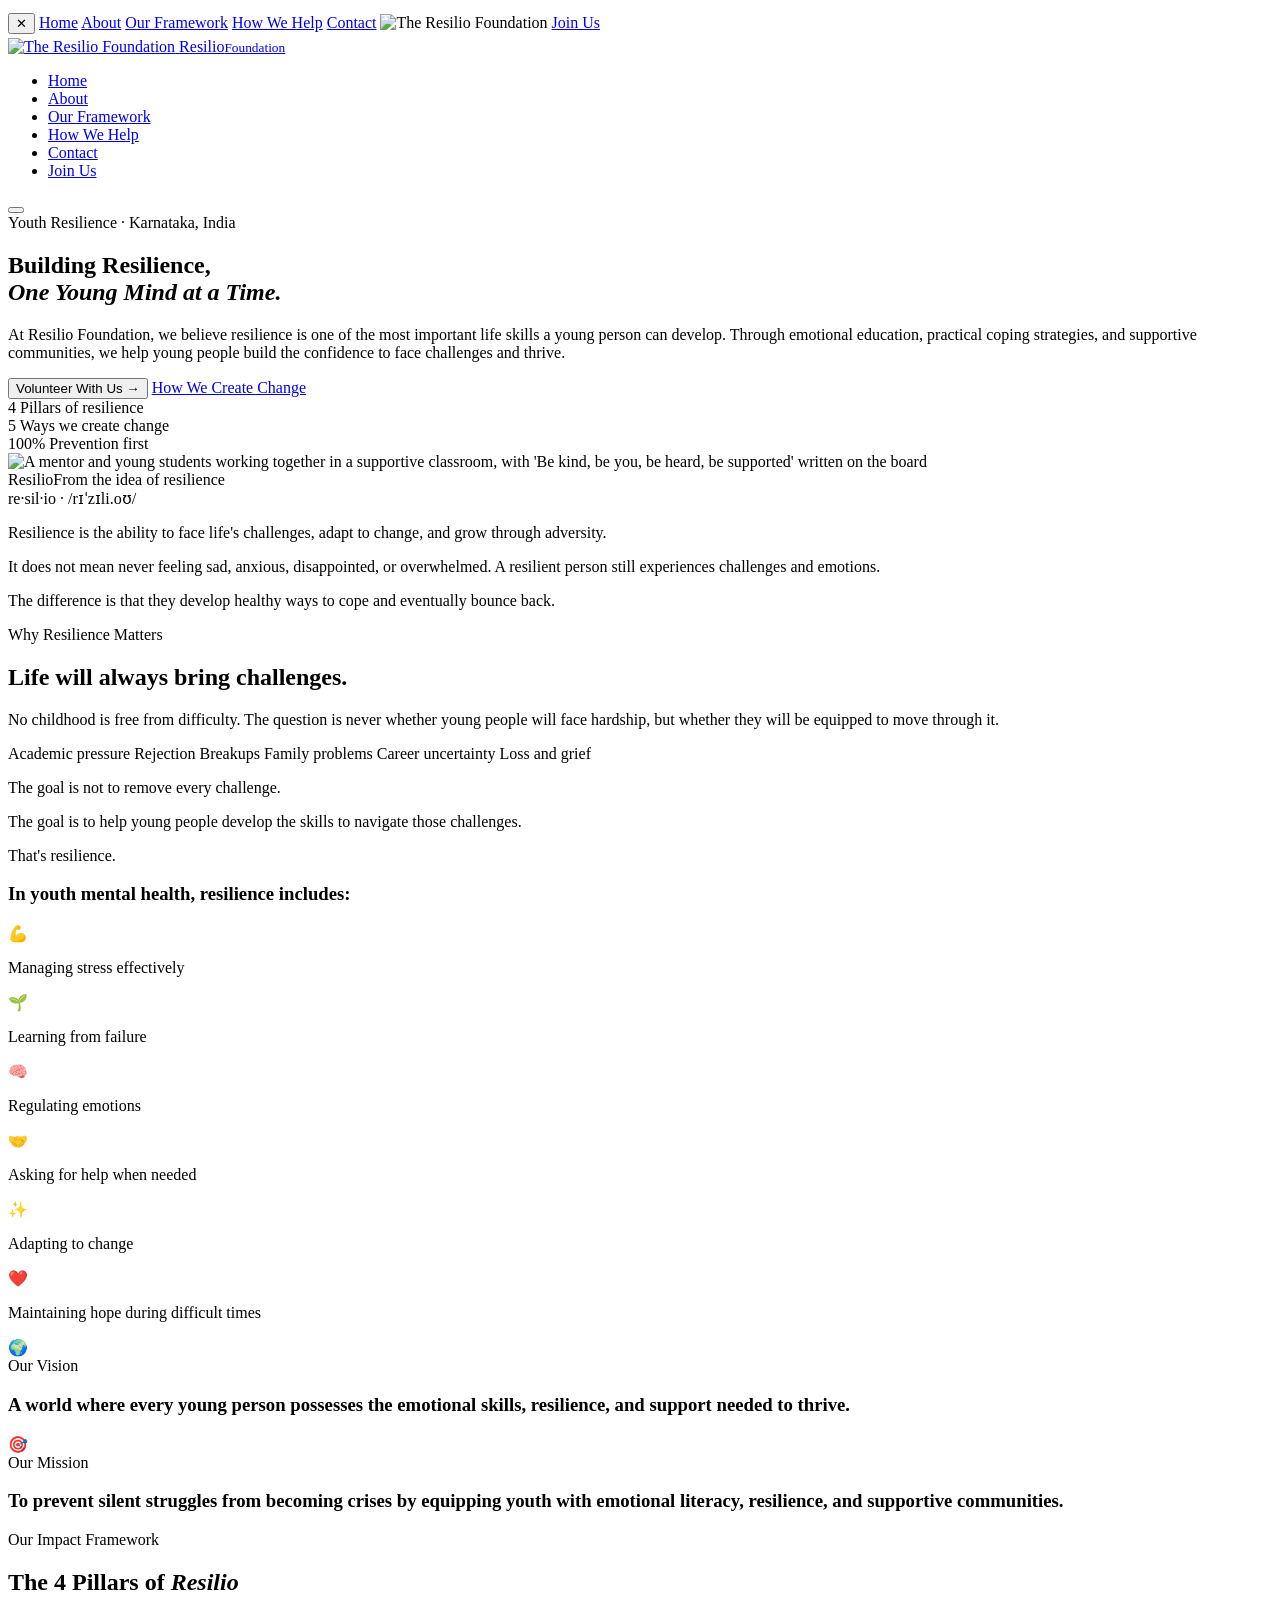
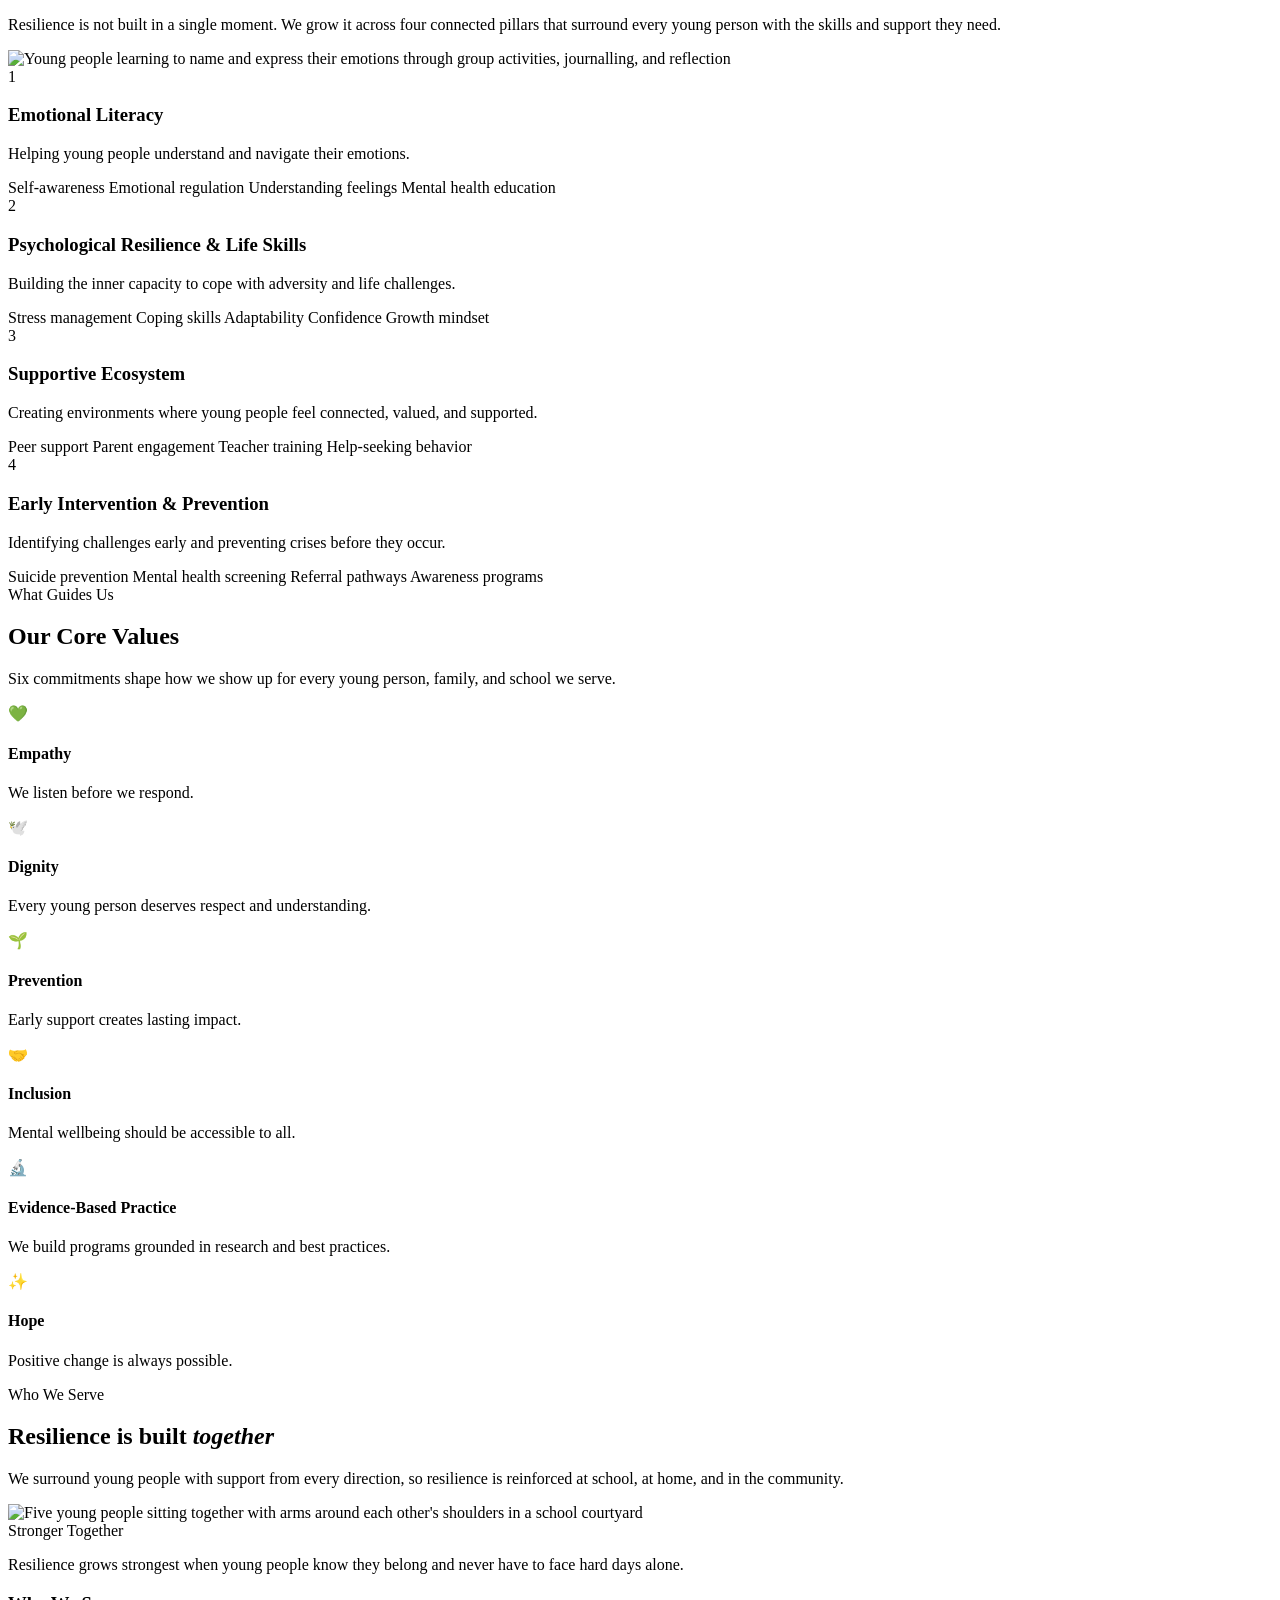
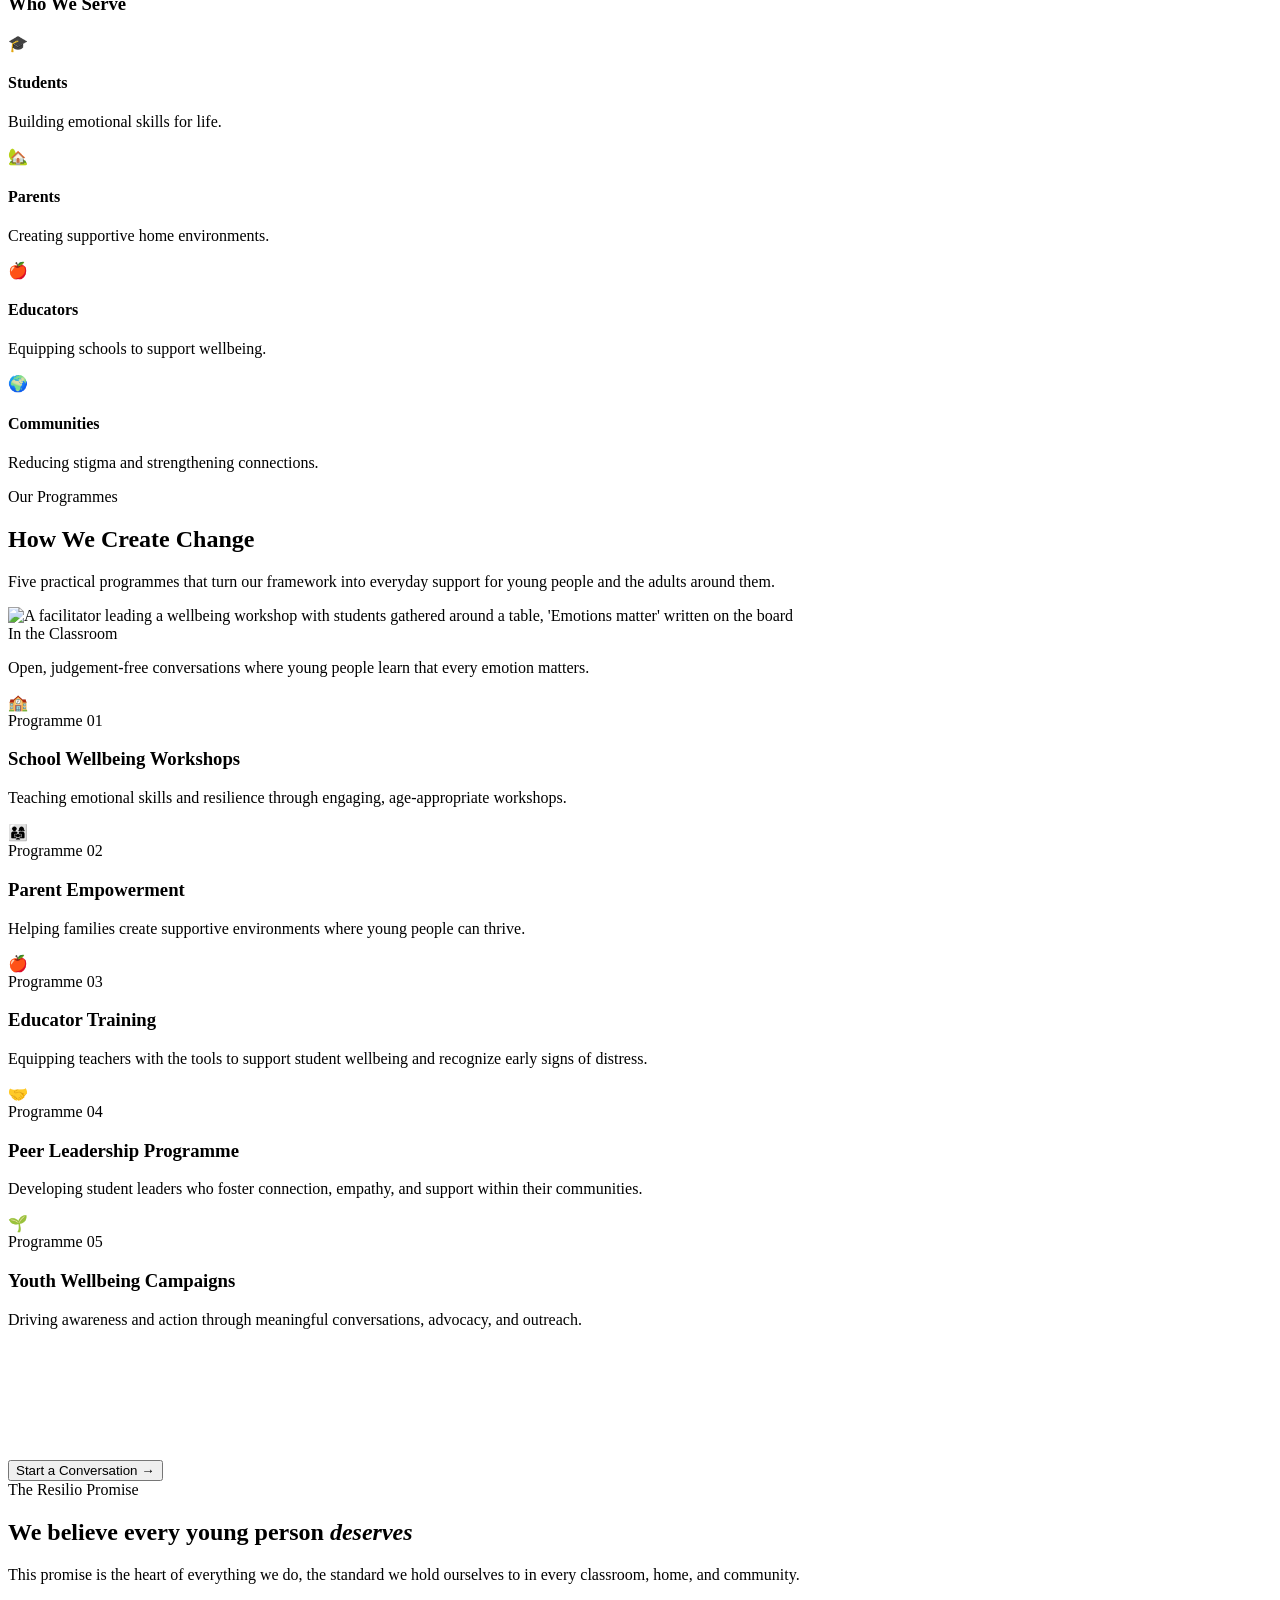
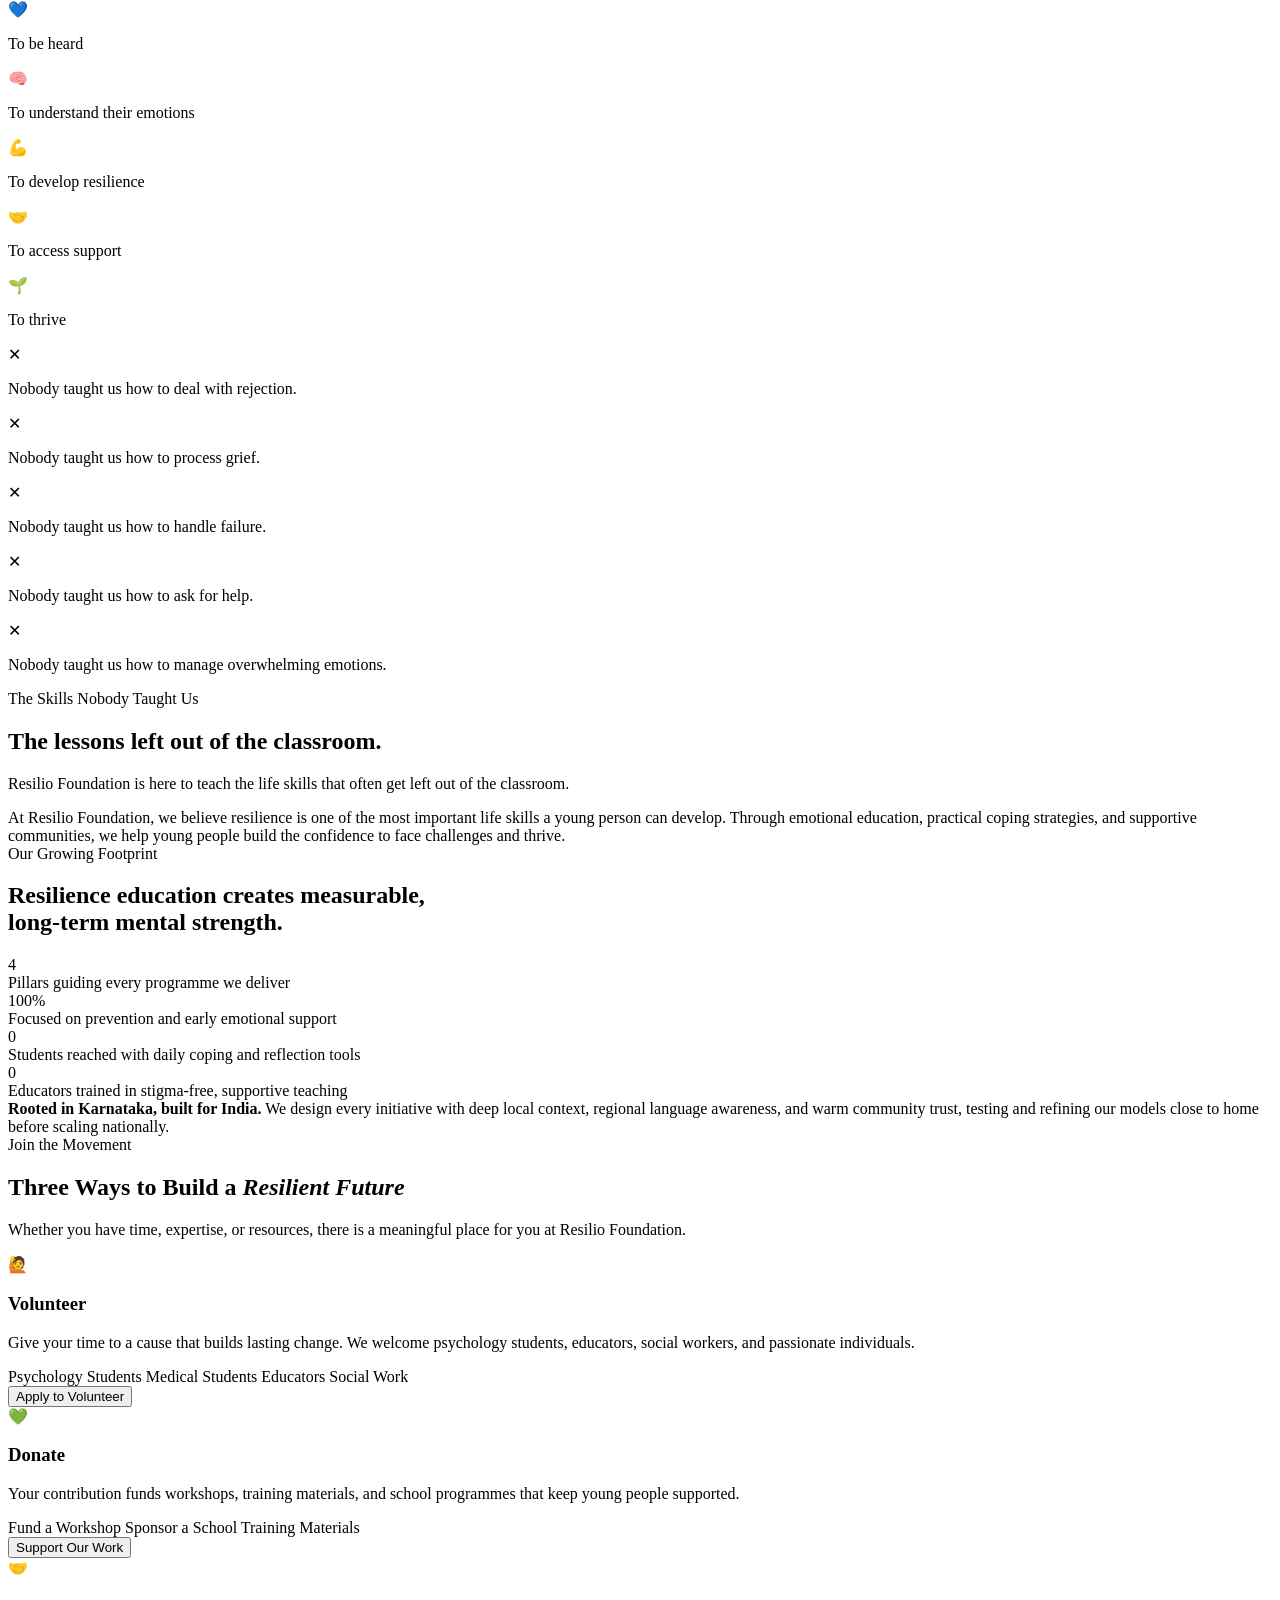
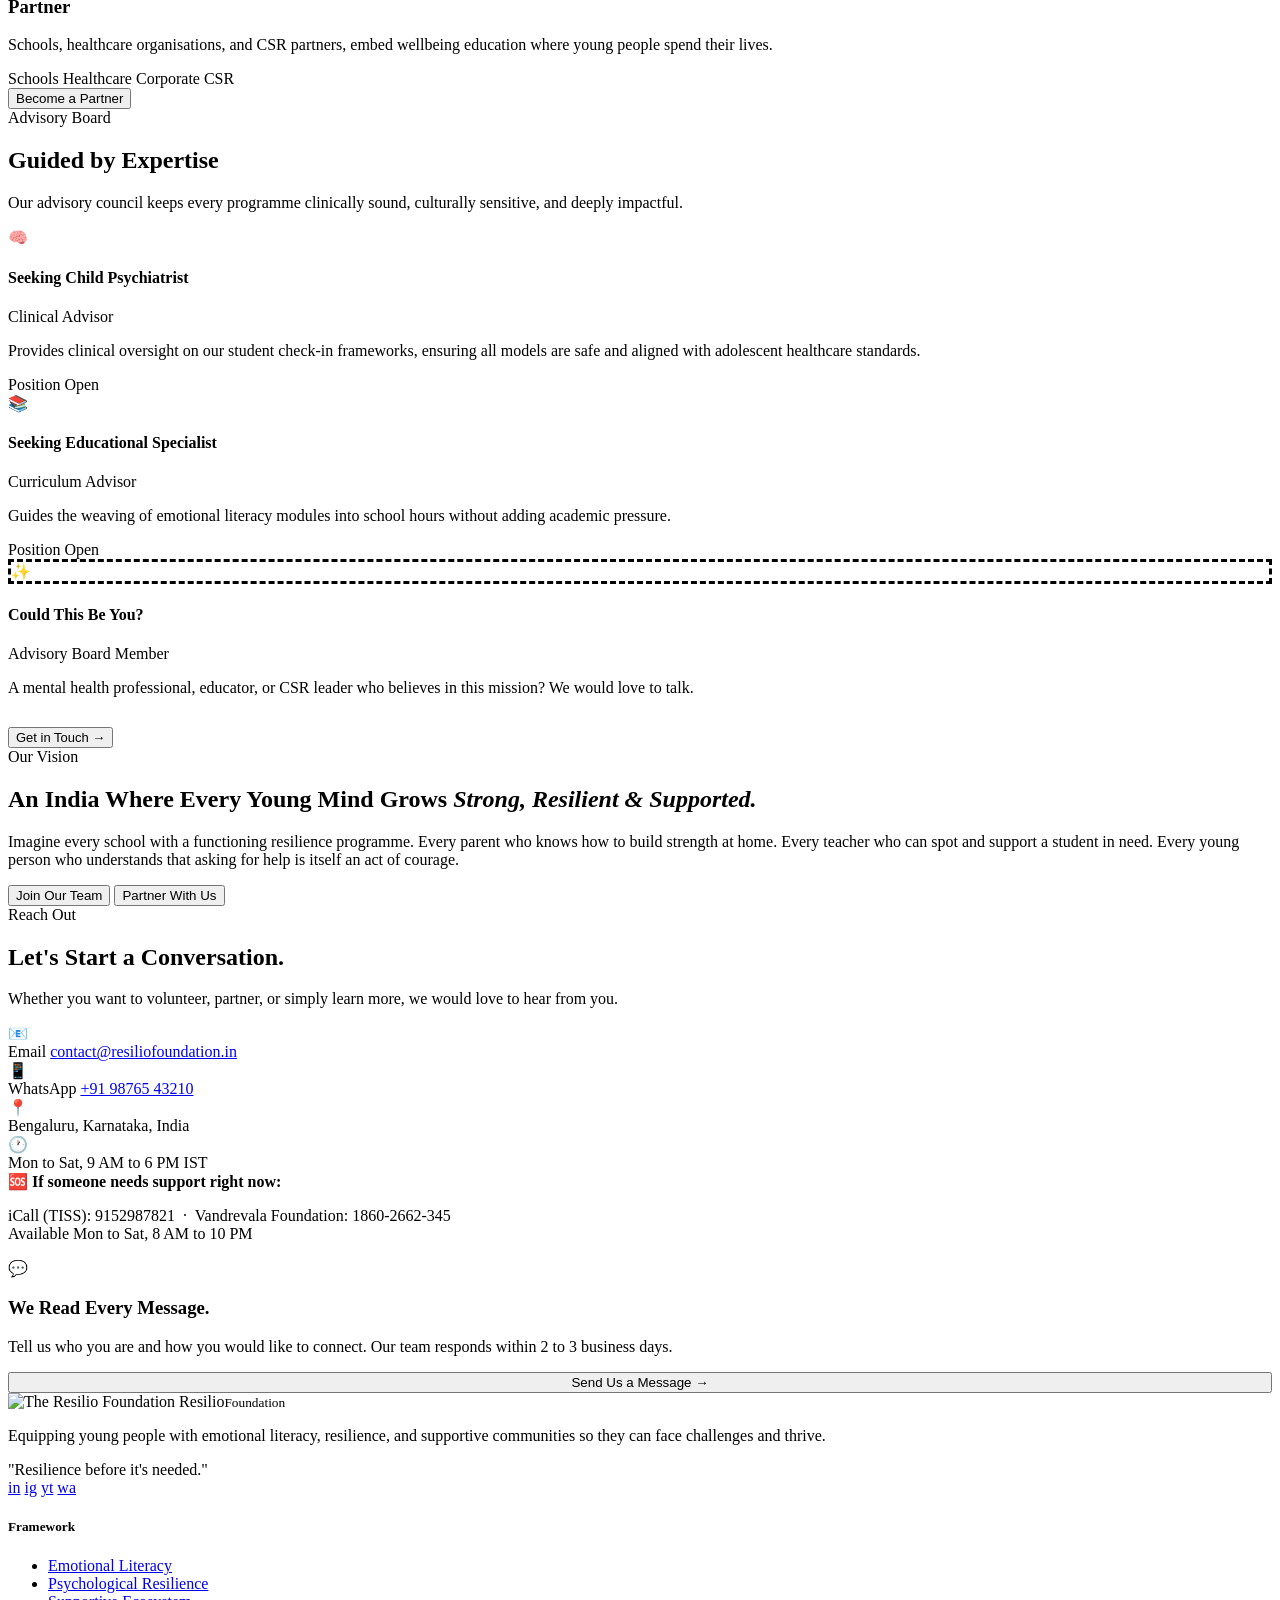
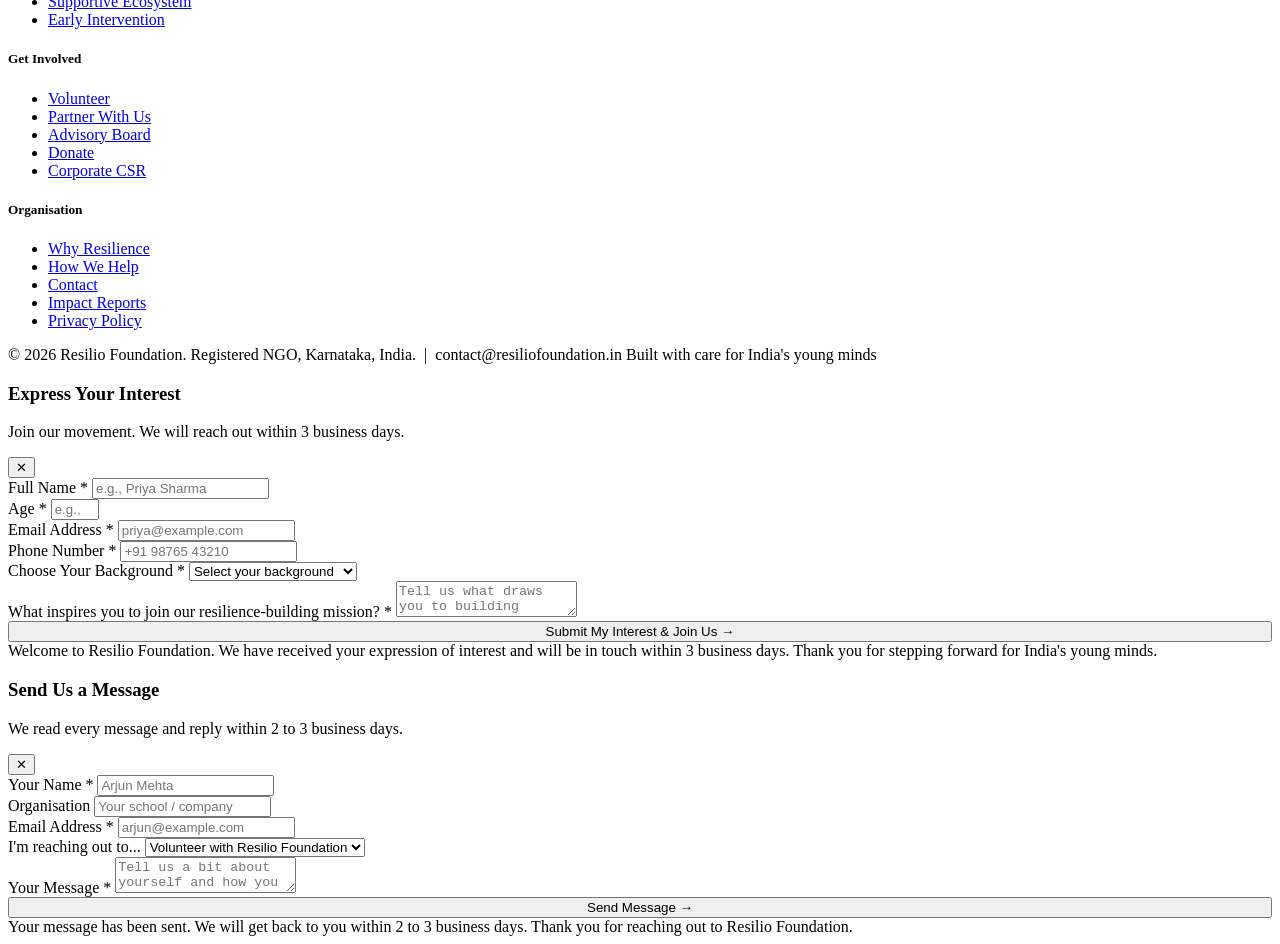
==== index.html @ 8abb0a74 "Add files via upload" ====
<!DOCTYPE html>
<html lang="en">
<head>
  <meta charset="UTF-8">
  <meta name="viewport" content="width=device-width, initial-scale=1.0">
  <title>Resilio Foundation — Building Resilience in Young Minds</title>
  <meta name="description" content="Resilio Foundation equips young people with emotional literacy, resilience, and supportive communities, so they can face life's challenges and thrive. Rooted in Karnataka, built for India.">
  <link rel="preconnect" href="https://fonts.googleapis.com">
  <link rel="preconnect" href="https://fonts.gstatic.com" crossorigin>
  <link href="https://fonts.googleapis.com/css2?family=Fraunces:ital,opsz,wght@0,9..144,400;0,9..144,500;0,9..144,600;0,9..144,700;1,9..144,400;1,9..144,500&family=Nunito+Sans:ital,opsz,wght@0,6..12,300;0,6..12,400;0,6..12,500;0,6..12,600;0,6..12,700;0,6..12,800;0,6..12,900&display=swap" rel="stylesheet">

  <link rel="stylesheet" href="css/style.css">
</head>
<body>


<!-- ══ STICKY HEADER ══ -->
<div class="site-header">


  <!-- Mobile menu -->
  <div class="mob-menu" id="mobMenu">
    <button class="mob-close" onclick="closeMob()" aria-label="Close">✕</button>
    <a href="index.html" onclick="closeMob()">Home</a>
    <a href="about.html" onclick="closeMob()">About</a>
    <a href="#framework" onclick="closeMob()">Our Framework</a>
    <a href="#change" onclick="closeMob()">How We Help</a>
    <a href="contact.html" onclick="closeMob()">Contact</a>
    <img src="images/logo-badge.png" alt="The Resilio Foundation" style="width:82px;height:82px;margin:6px 0">
    <a href="#" class="btn btn-primary" onclick="openModal('volModal');closeMob()">Join Us</a>
  </div>

  <!-- Nav -->
  <nav id="mainNav">
    <div class="nav-inner">
      <a href="#" class="nav-logo brand-lockup" aria-label="The Resilio Foundation home">
        <img src="images/logo-badge.png" alt="The Resilio Foundation">
        <span class="bl-name">Resilio<small>Foundation</small></span>
      </a>
      <ul class="nav-links">
        <li><a href="index.html">Home</a></li>
        <li><a href="about.html">About</a></li>
        <li><a href="#framework">Our Framework</a></li>
        <li><a href="#change">How We Help</a></li>
        <li><a href="contact.html">Contact</a></li>
        <li><a href="#" class="nav-cta" onclick="openModal('volModal');return false;">Join Us</a></li>
      </ul>
      <button class="nav-burger" onclick="document.getElementById('mobMenu').classList.add('open')" aria-label="Open menu">
        <span></span><span></span><span></span>
      </button>
    </div>
  </nav>

</div><!-- /site-header -->

<!-- ══ HERO ══ -->
<section class="hero">
  <div class="hero-inner">
    <div class="hero-content reveal">
      <div class="hero-badge"><span class="hero-badge-dot"></span>Youth Resilience · Karnataka, India</div>
      <h1 class="hero-title">Building Resilience,<br><em>One Young Mind at a Time.</em></h1>
      <p class="hero-sub">At Resilio Foundation, we believe resilience is one of the most important life skills a young person can develop. Through emotional education, practical coping strategies, and supportive communities, we help young people build the confidence to face challenges and thrive.</p>
      <div class="hero-actions">
        <button class="btn btn-primary" onclick="openModal('volModal')">Volunteer With Us →</button>
        <a href="#change" class="btn btn-outline">How We Create Change</a>
      </div>
      <div class="hero-trust">
        <div class="hero-trust-item">
          <span class="hero-trust-num">4</span>
          <span class="hero-trust-label">Pillars of resilience</span>
        </div>
        <div class="hero-trust-item">
          <span class="hero-trust-num">5</span>
          <span class="hero-trust-label">Ways we create change</span>
        </div>
        <div class="hero-trust-item">
          <span class="hero-trust-num">100%</span>
          <span class="hero-trust-label">Prevention first</span>
        </div>
      </div>
    </div>

    <div class="hero-visual reveal d2">
      <div class="hero-card">
        <img src="images/hero-classroom.jpg" alt="A mentor and young students working together in a supportive classroom, with 'Be kind, be you, be heard, be supported' written on the board">
      </div>
    </div>
  </div>
</section>

<!-- ══ MEANING: What is Resilio ══ -->
<section class="meaning" id="meaning">
  <div class="inner">
    <div class="meaning-grid">
      <div class="reveal">
        <div class="meaning-word">Resilio<span>From the idea of resilience</span></div>
        <div class="meaning-pron">re·sil·io · /rɪˈzɪli.oʊ/</div>
      </div>
      <div class="meaning-text reveal d1">
        <p class="lead">Resilience is the ability to face life's challenges, adapt to change, and grow through adversity.</p>
        <p>It does not mean never feeling sad, anxious, disappointed, or overwhelmed. A resilient person still experiences challenges and emotions.</p>
        <p>The difference is that they develop <span class="accent">healthy ways to cope</span> and eventually bounce back.</p>
      </div>
    </div>
  </div>
</section>

<!-- ══ WHY RESILIENCE MATTERS ══ -->
<section class="why" id="why">
  <div class="inner">
    <div class="why-top">
      <div class="reveal">
        <div class="sec-label">Why Resilience Matters</div>
        <h2 class="sec-title">Life will always bring challenges.</h2>
        <p class="sec-sub">No childhood is free from difficulty. The question is never whether young people will face hardship, but whether they will be equipped to move through it.</p>
        <div class="why-chips">
          <span class="why-chip">Academic pressure</span>
          <span class="why-chip">Rejection</span>
          <span class="why-chip">Breakups</span>
          <span class="why-chip">Family problems</span>
          <span class="why-chip">Career uncertainty</span>
          <span class="why-chip">Loss and grief</span>
        </div>
      </div>
      <div class="why-goal reveal d2">
        <p>The goal is not to remove every challenge.</p>
        <p>The goal is to help young people develop the skills to navigate those challenges.</p>
        <div class="punch">That's resilience.</div>
      </div>
    </div>

    <div class="why-includes-head reveal">
      <h3>In youth mental health, resilience includes:</h3>
    </div>
    <div class="resilience-grid">
      <div class="res-card reveal"><div class="res-emoji">💪</div><p>Managing stress effectively</p></div>
      <div class="res-card reveal d1"><div class="res-emoji">🌱</div><p>Learning from failure</p></div>
      <div class="res-card reveal d2"><div class="res-emoji">🧠</div><p>Regulating emotions</p></div>
      <div class="res-card reveal"><div class="res-emoji">🤝</div><p>Asking for help when needed</p></div>
      <div class="res-card reveal d1"><div class="res-emoji">✨</div><p>Adapting to change</p></div>
      <div class="res-card reveal d2"><div class="res-emoji">❤️</div><p>Maintaining hope during difficult times</p></div>
    </div>
  </div>
</section>

<!-- ══ VISION & MISSION ══ -->
<section class="vm">
  <div class="inner">
    <div class="vm-grid">
      <div class="vm-card vision reveal">
        <div class="vm-icon">🌍</div>
        <span class="vm-tag">Our Vision</span>
        <h3>A world where every young person possesses the emotional skills, resilience, and support needed to thrive.</h3>
      </div>
      <div class="vm-card mission reveal d1">
        <div class="vm-icon">🎯</div>
        <span class="vm-tag">Our Mission</span>
        <h3>To prevent silent struggles from becoming crises by equipping youth with emotional literacy, resilience, and supportive communities.</h3>
      </div>
    </div>
  </div>
</section>

<!-- ══ IMPACT FRAMEWORK: 4 PILLARS ══ -->
<section class="pillars" id="framework">
  <div class="inner">
    <div class="sec-head c">
      <div class="sec-label">Our Impact Framework</div>
      <h2 class="sec-title">The 4 Pillars of <em>Resilio</em></h2>
      <p class="sec-sub">Resilience is not built in a single moment. We grow it across four connected pillars that surround every young person with the skills and support they need.</p>
    </div>
    <div class="photo-band reveal">
      <img src="images/emotional-literacy.jpg" alt="Young people learning to name and express their emotions through group activities, journalling, and reflection">
    </div>
    <div class="pillars-grid">
      <div class="pillar-card pc-1 reveal">
        <div class="pillar-top">
          <div class="pillar-num">1</div>
          <h3>Emotional Literacy</h3>
        </div>
        <p>Helping young people understand and navigate their emotions.</p>
        <div class="pillar-tags">
          <span class="pillar-tag">Self-awareness</span>
          <span class="pillar-tag">Emotional regulation</span>
          <span class="pillar-tag">Understanding feelings</span>
          <span class="pillar-tag">Mental health education</span>
        </div>
      </div>
      <div class="pillar-card pc-2 reveal d1">
        <div class="pillar-top">
          <div class="pillar-num">2</div>
          <h3>Psychological Resilience &amp; Life Skills</h3>
        </div>
        <p>Building the inner capacity to cope with adversity and life challenges.</p>
        <div class="pillar-tags">
          <span class="pillar-tag">Stress management</span>
          <span class="pillar-tag">Coping skills</span>
          <span class="pillar-tag">Adaptability</span>
          <span class="pillar-tag">Confidence</span>
          <span class="pillar-tag">Growth mindset</span>
        </div>
      </div>
      <div class="pillar-card pc-3 reveal d2">
        <div class="pillar-top">
          <div class="pillar-num">3</div>
          <h3>Supportive Ecosystem</h3>
        </div>
        <p>Creating environments where young people feel connected, valued, and supported.</p>
        <div class="pillar-tags">
          <span class="pillar-tag">Peer support</span>
          <span class="pillar-tag">Parent engagement</span>
          <span class="pillar-tag">Teacher training</span>
          <span class="pillar-tag">Help-seeking behavior</span>
        </div>
      </div>
      <div class="pillar-card pc-4 reveal d3">
        <div class="pillar-top">
          <div class="pillar-num">4</div>
          <h3>Early Intervention &amp; Prevention</h3>
        </div>
        <p>Identifying challenges early and preventing crises before they occur.</p>
        <div class="pillar-tags">
          <span class="pillar-tag">Suicide prevention</span>
          <span class="pillar-tag">Mental health screening</span>
          <span class="pillar-tag">Referral pathways</span>
          <span class="pillar-tag">Awareness programs</span>
        </div>
      </div>
    </div>
  </div>
</section>

<!-- ══ CORE VALUES ══ -->
<section class="values">
  <div class="inner">
    <div class="sec-head c">
      <div class="sec-label">What Guides Us</div>
      <h2 class="sec-title">Our Core Values</h2>
      <p class="sec-sub">Six commitments shape how we show up for every young person, family, and school we serve.</p>
    </div>
    <div class="values-grid">
      <div class="value-card reveal">
        <div class="value-icon" style="background:var(--sage-soft)">💚</div>
        <h4>Empathy</h4>
        <p>We listen before we respond.</p>
      </div>
      <div class="value-card reveal d1">
        <div class="value-icon" style="background:var(--rose-soft)">🕊️</div>
        <h4>Dignity</h4>
        <p>Every young person deserves respect and understanding.</p>
      </div>
      <div class="value-card reveal d2">
        <div class="value-icon" style="background:var(--oak-soft)">🌱</div>
        <h4>Prevention</h4>
        <p>Early support creates lasting impact.</p>
      </div>
      <div class="value-card reveal">
        <div class="value-icon" style="background:var(--rose-light)">🤝</div>
        <h4>Inclusion</h4>
        <p>Mental wellbeing should be accessible to all.</p>
      </div>
      <div class="value-card reveal d1">
        <div class="value-icon" style="background:var(--sage-soft)">🔬</div>
        <h4>Evidence-Based Practice</h4>
        <p>We build programs grounded in research and best practices.</p>
      </div>
      <div class="value-card reveal d2">
        <div class="value-icon" style="background:var(--oak-soft)">✨</div>
        <h4>Hope</h4>
        <p>Positive change is always possible.</p>
      </div>
    </div>
  </div>
</section>

<!-- ══ WHO WE SERVE ══ -->
<section class="serve">
  <div class="inner">
    <div class="sec-head c">
      <div class="sec-label">Who We Serve</div>
      <h2 class="sec-title">Resilience is built <em>together</em></h2>
      <p class="sec-sub">We surround young people with support from every direction, so resilience is reinforced at school, at home, and in the community.</p>
    </div>
    <div class="photo-band reveal">
      <img src="images/community-support.jpg" alt="Five young people sitting together with arms around each other's shoulders in a school courtyard">
      <div class="pb-caption">
        <span class="pb-tag">Stronger Together</span>
        <p>Resilience grows strongest when young people know they belong and never have to face hard days alone.</p>
      </div>
    </div>
    <div class="why-includes-head reveal">
      <h3>Who We Serve</h3>
    </div>
    <div class="serve-grid">
      <div class="serve-card reveal">
        <div class="serve-emoji">🎓</div>
        <h4>Students</h4>
        <p>Building emotional skills for life.</p>
      </div>
      <div class="serve-card reveal d1">
        <div class="serve-emoji">🏡</div>
        <h4>Parents</h4>
        <p>Creating supportive home environments.</p>
      </div>
      <div class="serve-card reveal d2">
        <div class="serve-emoji">🍎</div>
        <h4>Educators</h4>
        <p>Equipping schools to support wellbeing.</p>
      </div>
      <div class="serve-card reveal d3">
        <div class="serve-emoji">🌍</div>
        <h4>Communities</h4>
        <p>Reducing stigma and strengthening connections.</p>
      </div>
    </div>
  </div>
</section>

<!-- ══ HOW WE CREATE CHANGE ══ -->
<section class="change" id="change">
  <div class="inner">
    <div class="sec-head c">
      <div class="sec-label">Our Programmes</div>
      <h2 class="sec-title">How We Create Change</h2>
      <p class="sec-sub">Five practical programmes that turn our framework into everyday support for young people and the adults around them.</p>
    </div>
    <div class="photo-band reveal">
      <img src="images/workshop-discussion.jpg" alt="A facilitator leading a wellbeing workshop with students gathered around a table, 'Emotions matter' written on the board">
      <div class="pb-caption">
        <span class="pb-tag">In the Classroom</span>
        <p>Open, judgement-free conversations where young people learn that every emotion matters.</p>
      </div>
    </div>
    <div class="change-grid">
      <div class="change-card reveal">
        <div class="change-icon">🏫</div>
        <div class="change-num">Programme 01</div>
        <h3>School Wellbeing Workshops</h3>
        <p>Teaching emotional skills and resilience through engaging, age-appropriate workshops.</p>
      </div>
      <div class="change-card reveal d1">
        <div class="change-icon" style="background:var(--rose-soft)">👨‍👩‍👧</div>
        <div class="change-num">Programme 02</div>
        <h3>Parent Empowerment</h3>
        <p>Helping families create supportive environments where young people can thrive.</p>
      </div>
      <div class="change-card reveal d2">
        <div class="change-icon" style="background:var(--oak-soft)">🍎</div>
        <div class="change-num">Programme 03</div>
        <h3>Educator Training</h3>
        <p>Equipping teachers with the tools to support student wellbeing and recognize early signs of distress.</p>
      </div>
      <div class="change-card reveal">
        <div class="change-icon" style="background:var(--rose-light)">🤝</div>
        <div class="change-num">Programme 04</div>
        <h3>Peer Leadership Programme</h3>
        <p>Developing student leaders who foster connection, empathy, and support within their communities.</p>
      </div>
      <div class="change-card reveal d1">
        <div class="change-icon">🌱</div>
        <div class="change-num">Programme 05</div>
        <h3>Youth Wellbeing Campaigns</h3>
        <p>Driving awareness and action through meaningful conversations, advocacy, and outreach.</p>
      </div>
      <div class="change-card reveal d2" style="background:var(--sage-deep);border-color:transparent;display:flex;flex-direction:column;justify-content:center">
        <h3 style="color:#fff;font-size:23px;margin-bottom:12px">Bring Resilio to your school</h3>
        <p style="color:rgba(255,255,255,0.78);margin-bottom:20px">Partner with us to embed wellbeing where young people spend their days.</p>
        <button class="btn btn-soft" style="align-self:flex-start" onclick="openModal('contactModal')">Start a Conversation →</button>
      </div>
    </div>
  </div>
</section>

<!-- ══ THE RESILIO PROMISE ══ -->
<section class="promise">
  <div class="promise-inner">
    <div class="reveal">
      <div class="sec-label">The Resilio Promise</div>
      <h2>We believe every young person <em>deserves</em></h2>
      <p>This promise is the heart of everything we do, the standard we hold ourselves to in every classroom, home, and community.</p>
    </div>
    <div class="promise-grid">
      <div class="promise-item reveal"><span class="promise-emoji">💙</span><p>To be heard</p></div>
      <div class="promise-item reveal d1"><span class="promise-emoji">🧠</span><p>To understand their emotions</p></div>
      <div class="promise-item reveal d2"><span class="promise-emoji">💪</span><p>To develop resilience</p></div>
      <div class="promise-item reveal d3"><span class="promise-emoji">🤝</span><p>To access support</p></div>
      <div class="promise-item reveal d4"><span class="promise-emoji">🌱</span><p>To thrive</p></div>
    </div>
  </div>
</section>

<!-- ══ THE SKILLS NOBODY TAUGHT US ══ -->
<section class="skills">
  <div class="inner">
    <div class="skills-grid">
      <div class="skills-list reveal">
        <div class="skill-line"><div class="skill-x">✕</div><p>Nobody taught us how to deal with rejection.</p></div>
        <div class="skill-line"><div class="skill-x">✕</div><p>Nobody taught us how to process grief.</p></div>
        <div class="skill-line"><div class="skill-x">✕</div><p>Nobody taught us how to handle failure.</p></div>
        <div class="skill-line"><div class="skill-x">✕</div><p>Nobody taught us how to ask for help.</p></div>
        <div class="skill-line"><div class="skill-x">✕</div><p>Nobody taught us how to manage overwhelming emotions.</p></div>
      </div>
      <div class="skills-text reveal d1">
        <div class="sec-label">The Skills Nobody Taught Us</div>
        <h2 class="sec-title">The lessons left out of the classroom.</h2>
        <p>Resilio Foundation is here to teach the life skills that often get left out of the classroom.</p>
        <div class="closing">At Resilio Foundation, we believe resilience is one of the most important life skills a young person can develop. Through emotional education, practical coping strategies, and supportive communities, we help young people build the confidence to face challenges and thrive.</div>
      </div>
    </div>
  </div>
</section>

<!-- ══ IMPACT STATS ══ -->
<section class="impact">
  <div class="impact-inner">
    <div class="impact-head reveal">
      <div class="sec-label">Our Growing Footprint</div>
      <h2>Resilience education creates measurable,<br>long-term mental strength.</h2>
    </div>
    <div class="impact-grid">
      <div class="impact-item reveal">
        <div class="impact-num">4</div>
        <div class="impact-label">Pillars guiding every programme we deliver</div>
      </div>
      <div class="impact-item reveal d1">
        <div class="impact-num">100%</div>
        <div class="impact-label">Focused on prevention and early emotional support</div>
      </div>
      <div class="impact-item reveal d2">
        <div class="impact-num" data-target="15000">0</div>
        <div class="impact-label">Students reached with daily coping and reflection tools</div>
      </div>
      <div class="impact-item reveal d3">
        <div class="impact-num" data-target="2500">0</div>
        <div class="impact-label">Educators trained in stigma-free, supportive teaching</div>
      </div>
    </div>
    <div class="impact-note reveal">
      <strong>Rooted in Karnataka, built for India.</strong> We design every initiative with deep local context, regional language awareness, and warm community trust, testing and refining our models close to home before scaling nationally.
    </div>
  </div>
</section>

<!-- ══ GET INVOLVED ══ -->
<section class="involved" id="involved">
  <div class="inner">
    <div class="sec-head c">
      <div class="sec-label">Join the Movement</div>
      <h2 class="sec-title">Three Ways to Build a <em>Resilient Future</em></h2>
      <p class="sec-sub">Whether you have time, expertise, or resources, there is a meaningful place for you at Resilio Foundation.</p>
    </div>
    <div class="involved-grid">
      <div class="inv-card reveal">
        <div class="inv-icon">🙋</div>
        <h3>Volunteer</h3>
        <p>Give your time to a cause that builds lasting change. We welcome psychology students, educators, social workers, and passionate individuals.</p>
        <div class="inv-tags">
          <span class="inv-tag">Psychology Students</span>
          <span class="inv-tag">Medical Students</span>
          <span class="inv-tag">Educators</span>
          <span class="inv-tag">Social Work</span>
        </div>
        <button class="btn-card" onclick="openModal('volModal')">Apply to Volunteer</button>
      </div>
      <div class="inv-card feat reveal d1">
        <div class="inv-icon">💚</div>
        <h3>Donate</h3>
        <p>Your contribution funds workshops, training materials, and school programmes that keep young people supported.</p>
        <div class="inv-tags">
          <span class="inv-tag">Fund a Workshop</span>
          <span class="inv-tag">Sponsor a School</span>
          <span class="inv-tag">Training Materials</span>
        </div>
        <button class="btn-card" onclick="openModal('contactModal')">Support Our Work</button>
      </div>
      <div class="inv-card reveal d2">
        <div class="inv-icon" style="background:var(--oak-soft)">🤝</div>
        <h3>Partner</h3>
        <p>Schools, healthcare organisations, and CSR partners, embed wellbeing education where young people spend their lives.</p>
        <div class="inv-tags">
          <span class="inv-tag">Schools</span>
          <span class="inv-tag">Healthcare</span>
          <span class="inv-tag">Corporate CSR</span>
        </div>
        <button class="btn-card" onclick="openModal('contactModal')">Become a Partner</button>
      </div>
    </div>
  </div>
</section>

<!-- ══ ADVISORY BOARD ══ -->
<section class="advisory" id="advisory">
  <div class="inner">
    <div class="sec-head c">
      <div class="sec-label">Advisory Board</div>
      <h2 class="sec-title">Guided by Expertise</h2>
      <p class="sec-sub">Our advisory council keeps every programme clinically sound, culturally sensitive, and deeply impactful.</p>
    </div>
    <div class="advisory-grid">
      <div class="adv-card reveal">
        <div class="adv-avatar">🧠</div>
        <h4>Seeking Child Psychiatrist</h4>
        <div class="adv-role">Clinical Advisor</div>
        <p>Provides clinical oversight on our student check-in frameworks, ensuring all models are safe and aligned with adolescent healthcare standards.</p>
        <span class="adv-badge">Position Open</span>
      </div>
      <div class="adv-card reveal d1">
        <div class="adv-avatar" style="background:var(--rose-soft)">📚</div>
        <h4>Seeking Educational Specialist</h4>
        <div class="adv-role">Curriculum Advisor</div>
        <p>Guides the weaving of emotional literacy modules into school hours without adding academic pressure.</p>
        <span class="adv-badge">Position Open</span>
      </div>
      <div class="adv-card reveal d2" style="border:1.5px dashed var(--oak)">
        <div class="adv-avatar" style="background:var(--oak-soft);border-style:dashed">✨</div>
        <h4>Could This Be You?</h4>
        <div class="adv-role">Advisory Board Member</div>
        <p>A mental health professional, educator, or CSR leader who believes in this mission? We would love to talk.</p>
        <button class="btn-card" style="margin-top:14px;font-size:13px" onclick="openModal('contactModal')">Get in Touch →</button>
      </div>
    </div>
  </div>
</section>

<!-- ══ VISION CTA ══ -->
<section class="cta">
  <div class="cta-inner reveal">
    <div class="cta-chip">Our Vision</div>
    <h2>An India Where Every Young Mind Grows <em>Strong, Resilient &amp; Supported.</em></h2>
    <p>Imagine every school with a functioning resilience programme. Every parent who knows how to build strength at home. Every teacher who can spot and support a student in need. Every young person who understands that asking for help is itself an act of courage.</p>
    <div class="cta-btns">
      <button class="btn btn-primary" onclick="openModal('volModal')">Join Our Team</button>
      <button class="btn btn-outline" onclick="openModal('contactModal')">Partner With Us</button>
    </div>
  </div>
</section>

<!-- ══ CONTACT ══ -->
<section class="contact" id="contact">
  <div class="inner">
    <div class="contact-grid">
      <div class="contact-info reveal">
        <div class="sec-label">Reach Out</div>
        <h2 class="sec-title">Let's Start a Conversation.</h2>
        <p class="lead">Whether you want to volunteer, partner, or simply learn more, we would love to hear from you.</p>
        <div class="contact-items">
          <div class="contact-item">
            <div class="ci-icon">📧</div>
            <span>Email <a href="mailto:contact@resiliofoundation.in">contact@resiliofoundation.in</a></span>
          </div>
          <div class="contact-item">
            <div class="ci-icon">📱</div>
            <span>WhatsApp <a href="https://wa.me/919876543210">+91 98765 43210</a></span>
          </div>
          <div class="contact-item">
            <div class="ci-icon">📍</div>
            <span>Bengaluru, Karnataka, India</span>
          </div>
          <div class="contact-item">
            <div class="ci-icon">🕐</div>
            <span>Mon to Sat, 9 AM to 6 PM IST</span>
          </div>
        </div>
        <div class="helpline-box">
          <strong>🆘 If someone needs support right now:</strong>
          <p>iCall (TISS): <span>9152987821</span> &nbsp;·&nbsp; Vandrevala Foundation: <span>1860-2662-345</span><br>Available Mon to Sat, 8 AM to 10 PM</p>
        </div>
      </div>
      <div class="reveal d2">
        <div class="contact-cta-box">
          <div class="emoji">💬</div>
          <h3>We Read Every Message.</h3>
          <p>Tell us who you are and how you would like to connect. Our team responds within 2 to 3 business days.</p>
          <button class="btn btn-primary" onclick="openModal('contactModal')" style="width:100%;justify-content:center">Send Us a Message →</button>
        </div>
      </div>
    </div>
  </div>
</section>

<!-- ══ FOOTER ══ -->
<footer>
  <div class="footer-inner">
    <div class="footer-grid">
      <div class="footer-brand">
        <div class="brand-lockup">
          <img src="images/logo-badge.png" alt="The Resilio Foundation">
          <span class="bl-name">Resilio<small>Foundation</small></span>
        </div>
        <p>Equipping young people with emotional literacy, resilience, and supportive communities so they can face challenges and thrive.</p>
        <div class="footer-tagline">"Resilience before it's needed."</div>
        <div class="footer-social">
          <a href="#" title="LinkedIn">in</a>
          <a href="#" title="Instagram">ig</a>
          <a href="#" title="YouTube">yt</a>
          <a href="#" title="WhatsApp">wa</a>
        </div>
      </div>
      <div class="footer-col">
        <h5>Framework</h5>
        <ul>
          <li><a href="#framework">Emotional Literacy</a></li>
          <li><a href="#framework">Psychological Resilience</a></li>
          <li><a href="#framework">Supportive Ecosystem</a></li>
          <li><a href="#framework">Early Intervention</a></li>
        </ul>
      </div>
      <div class="footer-col">
        <h5>Get Involved</h5>
        <ul>
          <li><a href="#" onclick="openModal('volModal');return false">Volunteer</a></li>
          <li><a href="#" onclick="openModal('contactModal');return false">Partner With Us</a></li>
          <li><a href="#advisory">Advisory Board</a></li>
          <li><a href="#" onclick="openModal('contactModal');return false">Donate</a></li>
          <li><a href="#" onclick="openModal('contactModal');return false">Corporate CSR</a></li>
        </ul>
      </div>
      <div class="footer-col">
        <h5>Organisation</h5>
        <ul>
          <li><a href="#meaning">Why Resilience</a></li>
          <li><a href="#change">How We Help</a></li>
          <li><a href="#contact">Contact</a></li>
          <li><a href="#" onclick="return false">Impact Reports</a></li>
          <li><a href="#" onclick="return false">Privacy Policy</a></li>
        </ul>
      </div>
    </div>
    <div class="footer-bottom">
      <span>© 2026 Resilio Foundation. Registered NGO, Karnataka, India. &nbsp;|&nbsp; contact@resiliofoundation.in</span>
      <span>Built with care for India's young minds</span>
    </div>
  </div>
</footer>

<!-- ══ VOLUNTEER MODAL ══ -->
<div class="modal-backdrop" id="volModal" onclick="handleBackdropClick(event,'volModal')">
  <div class="modal-box" role="dialog" aria-modal="true">
    <div class="modal-header">
      <div class="modal-header-text">
        <h3>Express Your Interest</h3>
        <p>Join our movement. We will reach out within 3 business days.</p>
      </div>
      <button class="modal-close" onclick="closeModal('volModal')" aria-label="Close">✕</button>
    </div>
    <div class="modal-body">
      <form id="volForm" onsubmit="handleVolSubmit(event)">
        <input type="checkbox" name="botcheck" style="display:none" tabindex="-1" autocomplete="off">
        <div class="form-row">
          <div class="form-group">
            <label>Full Name *</label>
            <input type="text" name="Full Name" placeholder="e.g., Priya Sharma" required>
          </div>
          <div class="form-group">
            <label>Age *</label>
            <input type="number" name="Age" placeholder="e.g., 21" min="16" max="70" required>
          </div>
        </div>
        <div class="form-group">
          <label>Email Address *</label>
          <input type="email" name="email" placeholder="priya@example.com" required>
        </div>
        <div class="form-group">
          <label>Phone Number *</label>
          <input type="tel" name="Phone" placeholder="+91 98765 43210" required>
        </div>
        <div class="form-group">
          <label>Choose Your Background *</label>
          <select name="Background" required>
            <option value="">Select your background</option>
            <option>Psychology Student</option>
            <option>Medical Student</option>
            <option>Social Work Student</option>
            <option>Educator / Teacher</option>
            <option>General College Student</option>
            <option>Working Professional</option>
            <option>Other</option>
          </select>
        </div>
        <div class="form-group">
          <label>What inspires you to join our resilience-building mission? *</label>
          <textarea name="Motivation" placeholder="Tell us what draws you to building resilience in young people..." required></textarea>
        </div>
        <button type="submit" class="btn btn-primary" style="width:100%;justify-content:center">Submit My Interest &amp; Join Us →</button>
      </form>
      <div class="form-success" id="volSuccess">
        Welcome to Resilio Foundation. We have received your expression of interest and will be in touch within 3 business days. Thank you for stepping forward for India's young minds.
      </div>
    </div>
  </div>
</div>

<!-- ══ CONTACT MODAL ══ -->
<div class="modal-backdrop" id="contactModal" onclick="handleBackdropClick(event,'contactModal')">
  <div class="modal-box" role="dialog" aria-modal="true">
    <div class="modal-header">
      <div class="modal-header-text">
        <h3>Send Us a Message</h3>
        <p>We read every message and reply within 2 to 3 business days.</p>
      </div>
      <button class="modal-close" onclick="closeModal('contactModal')" aria-label="Close">✕</button>
    </div>
    <div class="modal-body">
      <form id="contactForm" onsubmit="handleContactSubmit(event)">
        <input type="checkbox" name="botcheck" style="display:none" tabindex="-1" autocomplete="off">
        <div class="form-row">
          <div class="form-group">
            <label>Your Name *</label>
            <input type="text" name="Name" placeholder="Arjun Mehta" required>
          </div>
          <div class="form-group">
            <label>Organisation</label>
            <input type="text" name="Organisation" placeholder="Your school / company">
          </div>
        </div>
        <div class="form-group">
          <label>Email Address *</label>
          <input type="email" name="email" placeholder="arjun@example.com" required>
        </div>
        <div class="form-group">
          <label>I'm reaching out to...</label>
          <select name="Reaching out to">
            <option>Volunteer with Resilio Foundation</option>
            <option>Partner as a School / College</option>
            <option>Partner as a Healthcare Provider</option>
            <option>Join the Advisory Board</option>
            <option>Support / Donate</option>
            <option>Corporate CSR Partnership</option>
            <option>Media / Press Inquiry</option>
            <option>Just learning more</option>
          </select>
        </div>
        <div class="form-group">
          <label>Your Message *</label>
          <textarea name="Message" placeholder="Tell us a bit about yourself and how you would like to connect..." required></textarea>
        </div>
        <button type="submit" class="btn btn-primary" style="width:100%;justify-content:center">Send Message →</button>
      </form>
      <div class="form-success" id="contactSuccess">
        Your message has been sent. We will get back to you within 2 to 3 business days. Thank you for reaching out to Resilio Foundation.
      </div>
    </div>
  </div>
</div>

<script src="js/script.js"></script>
</body>
</html>
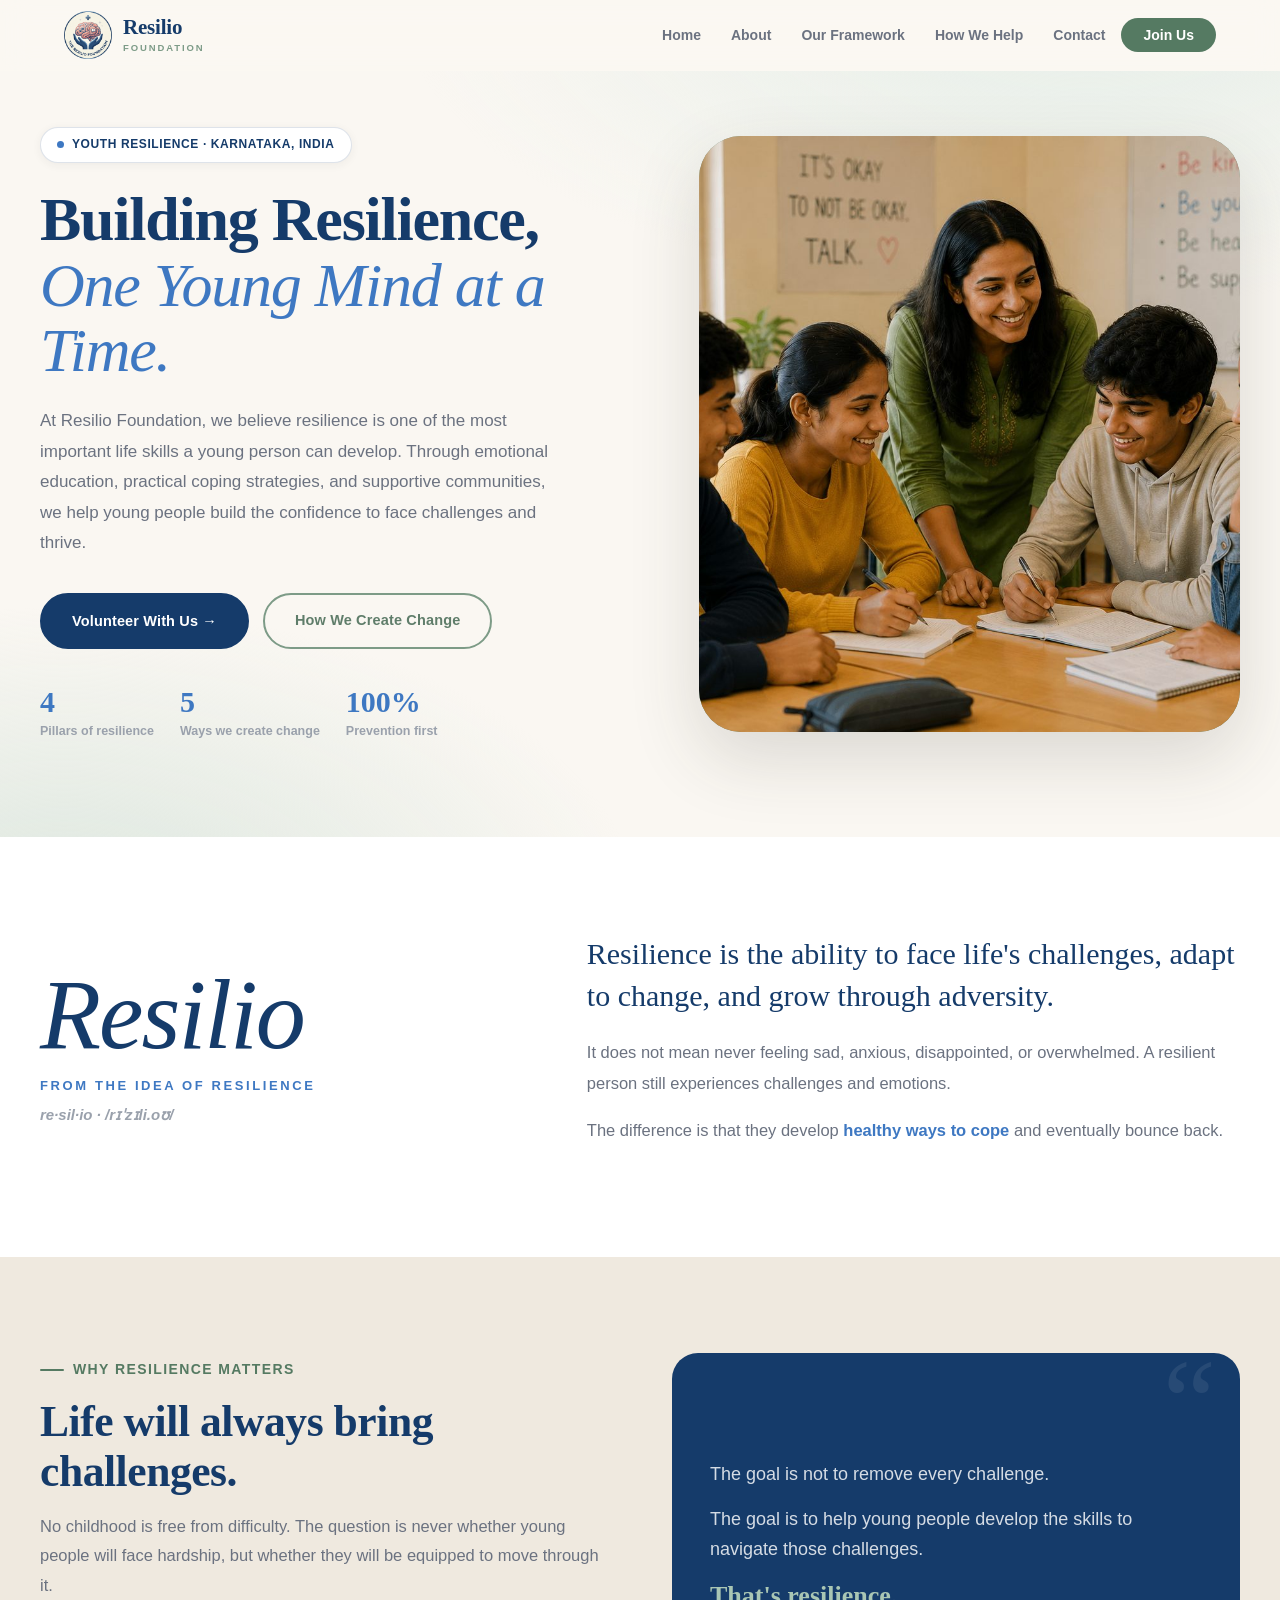
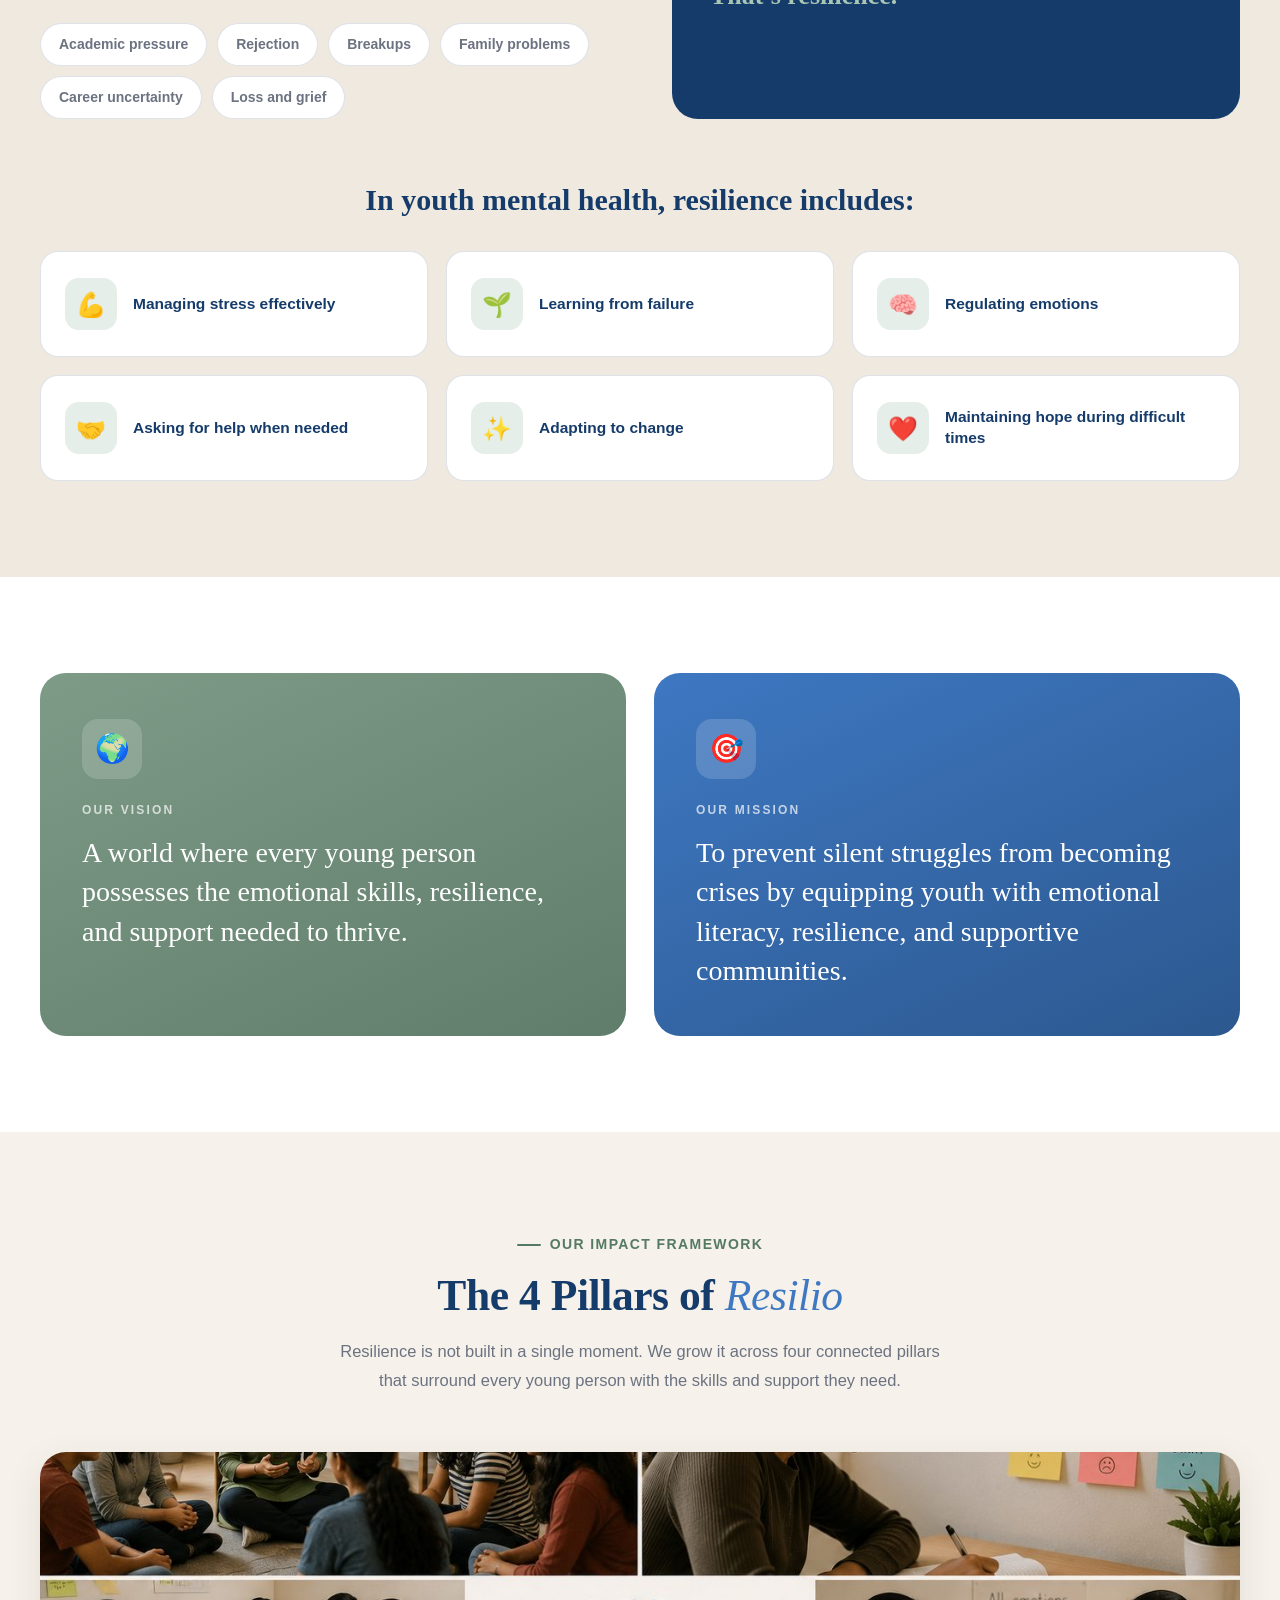
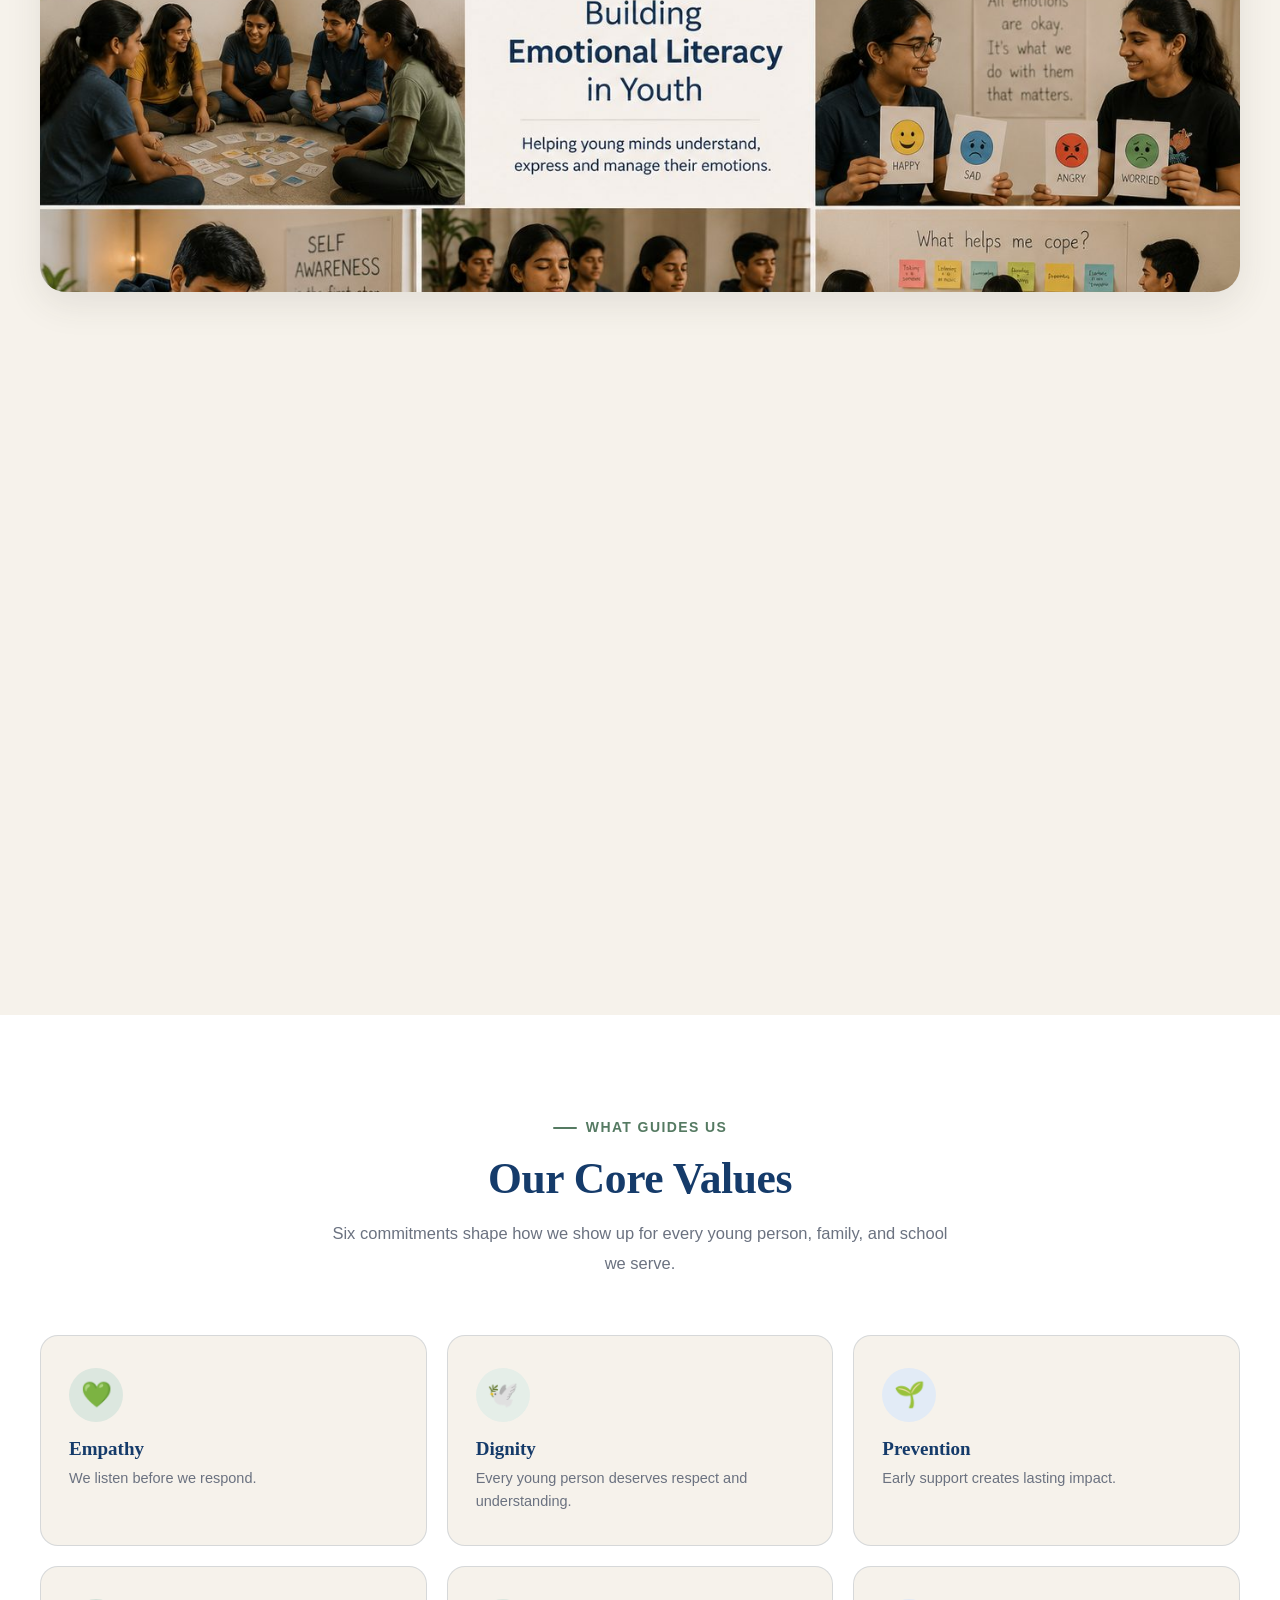
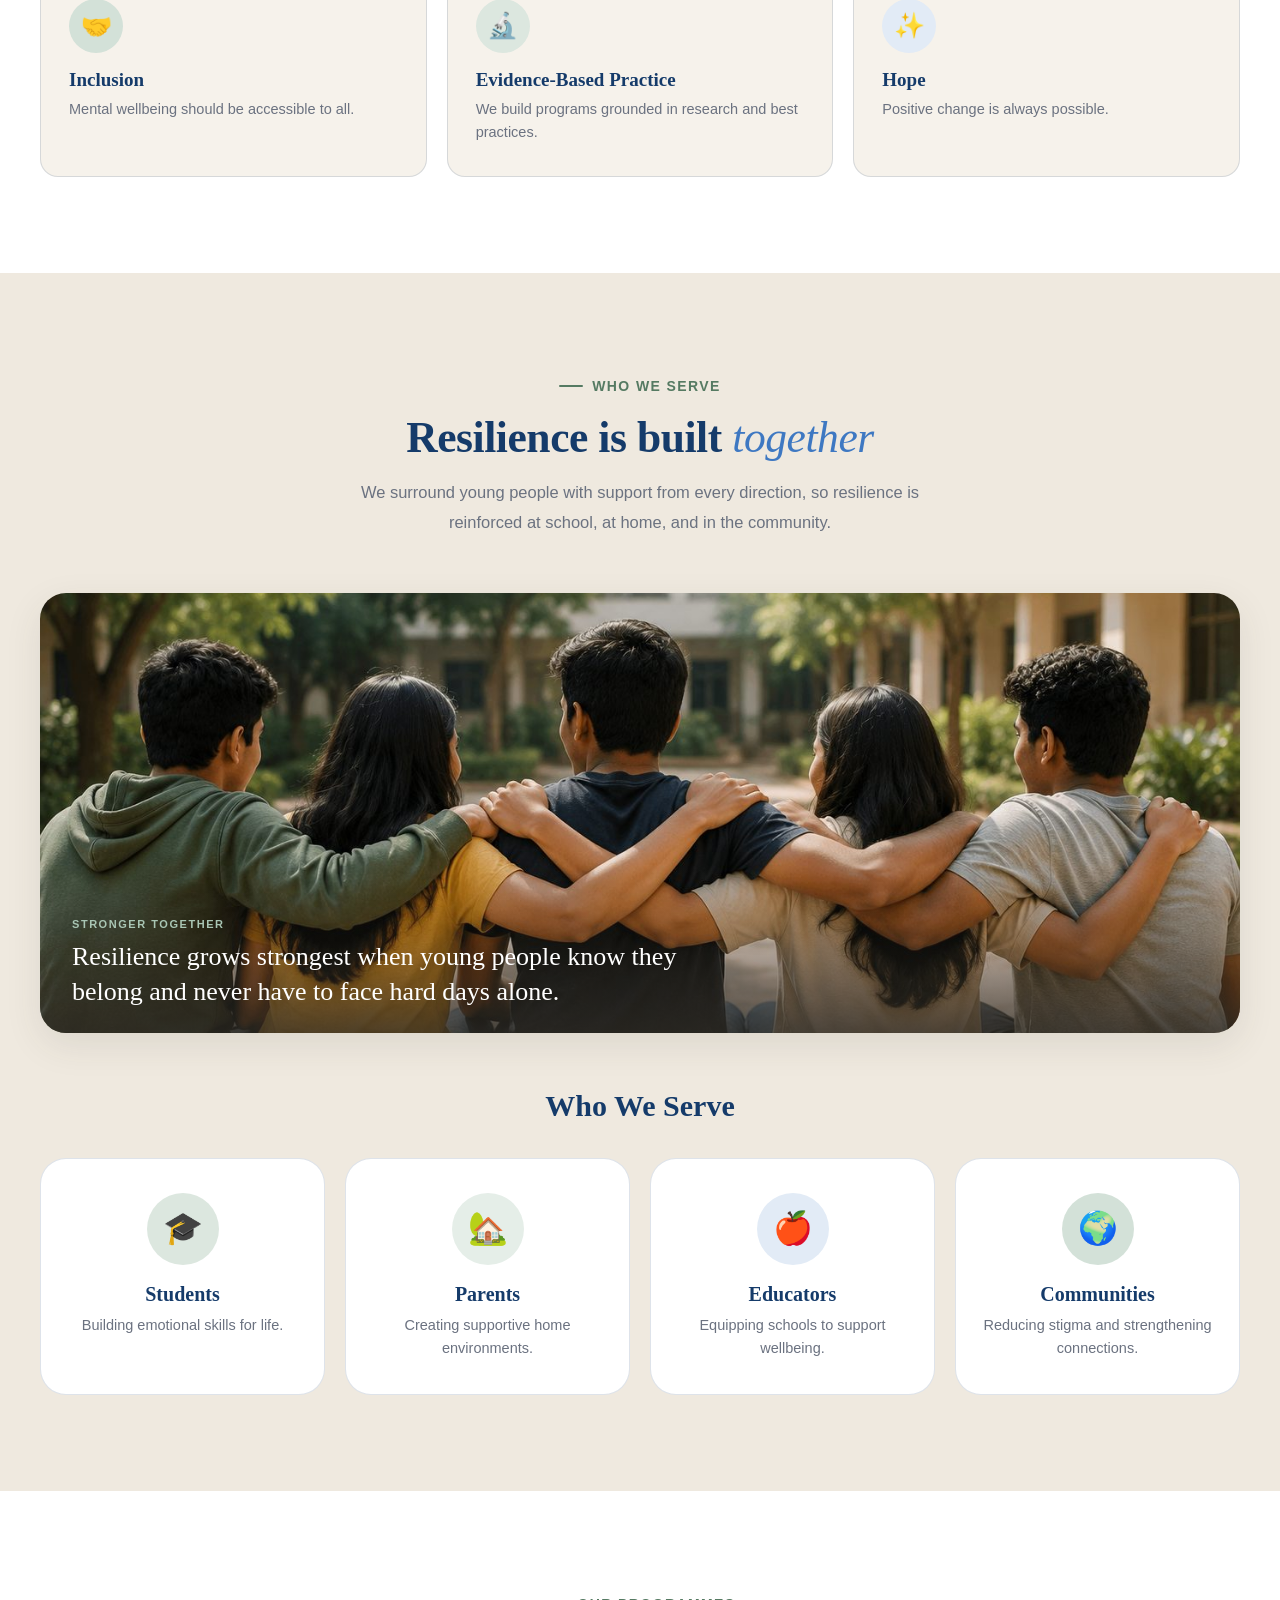
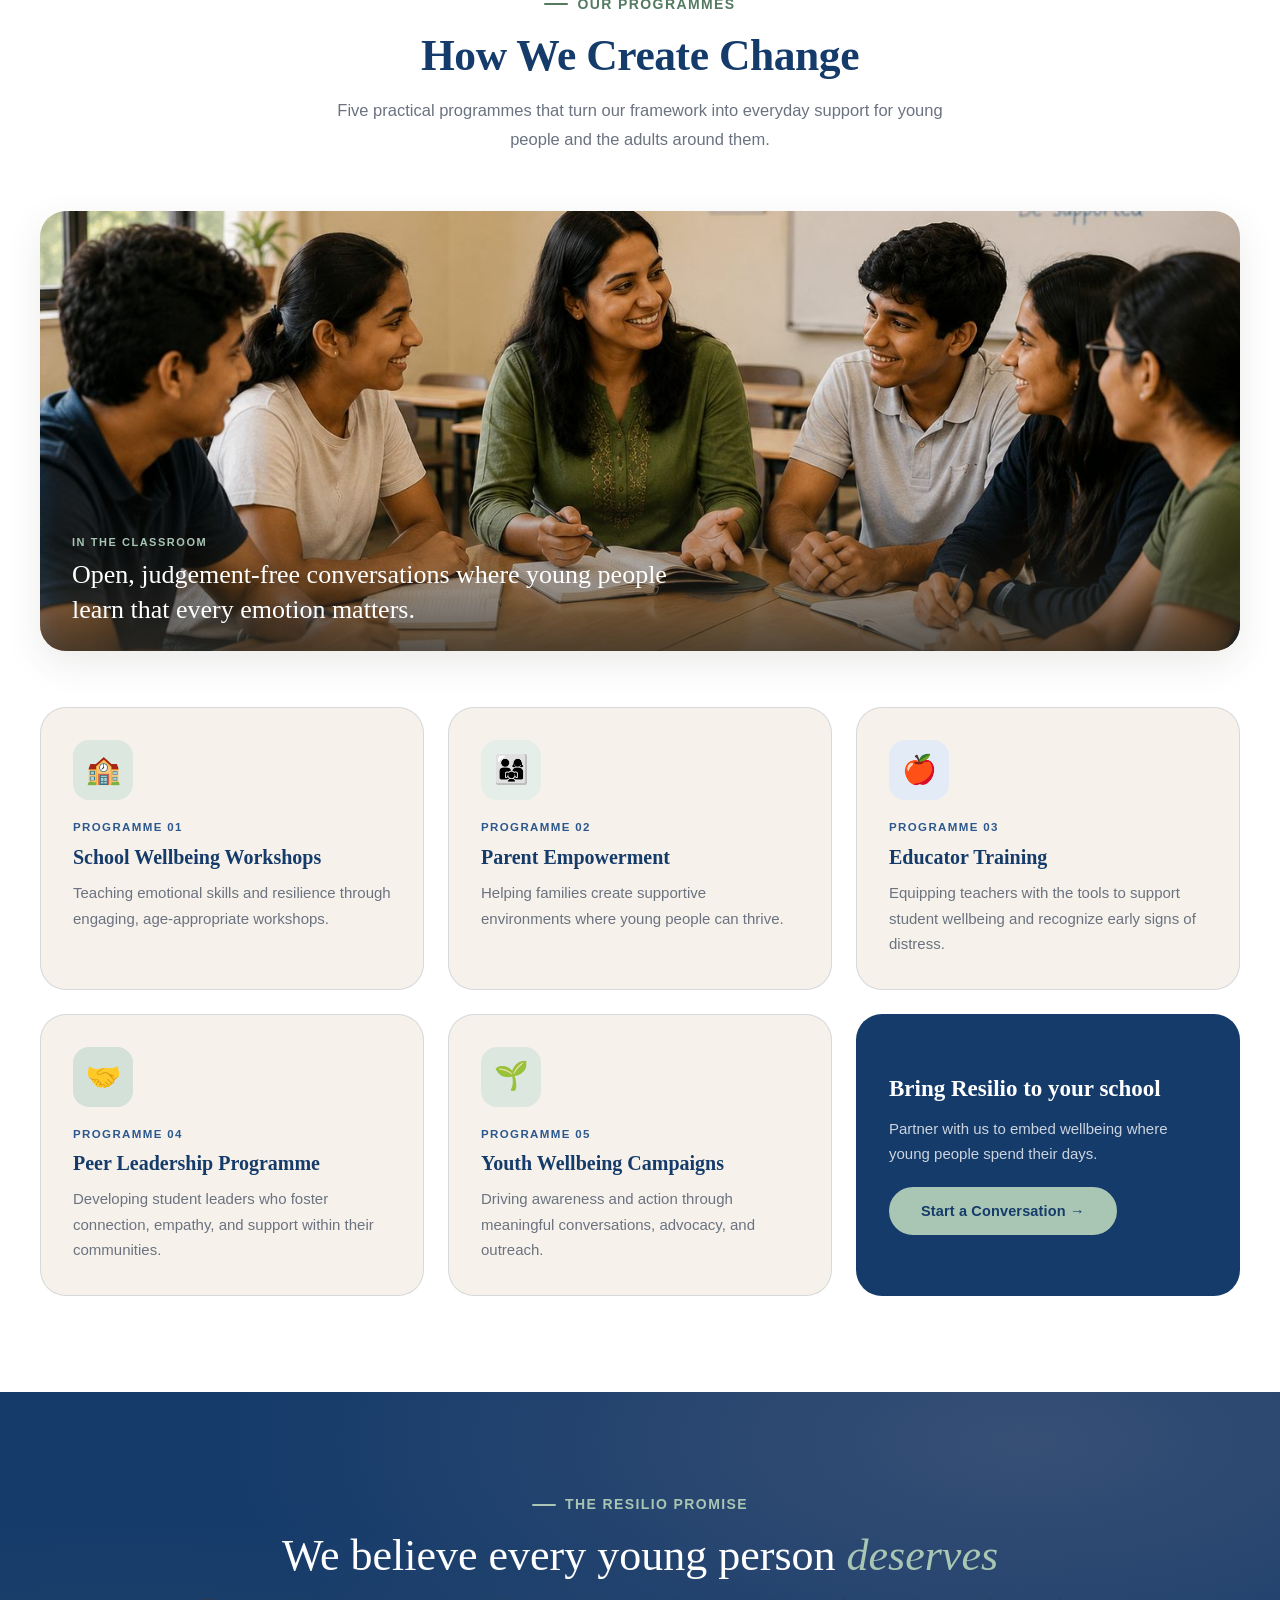
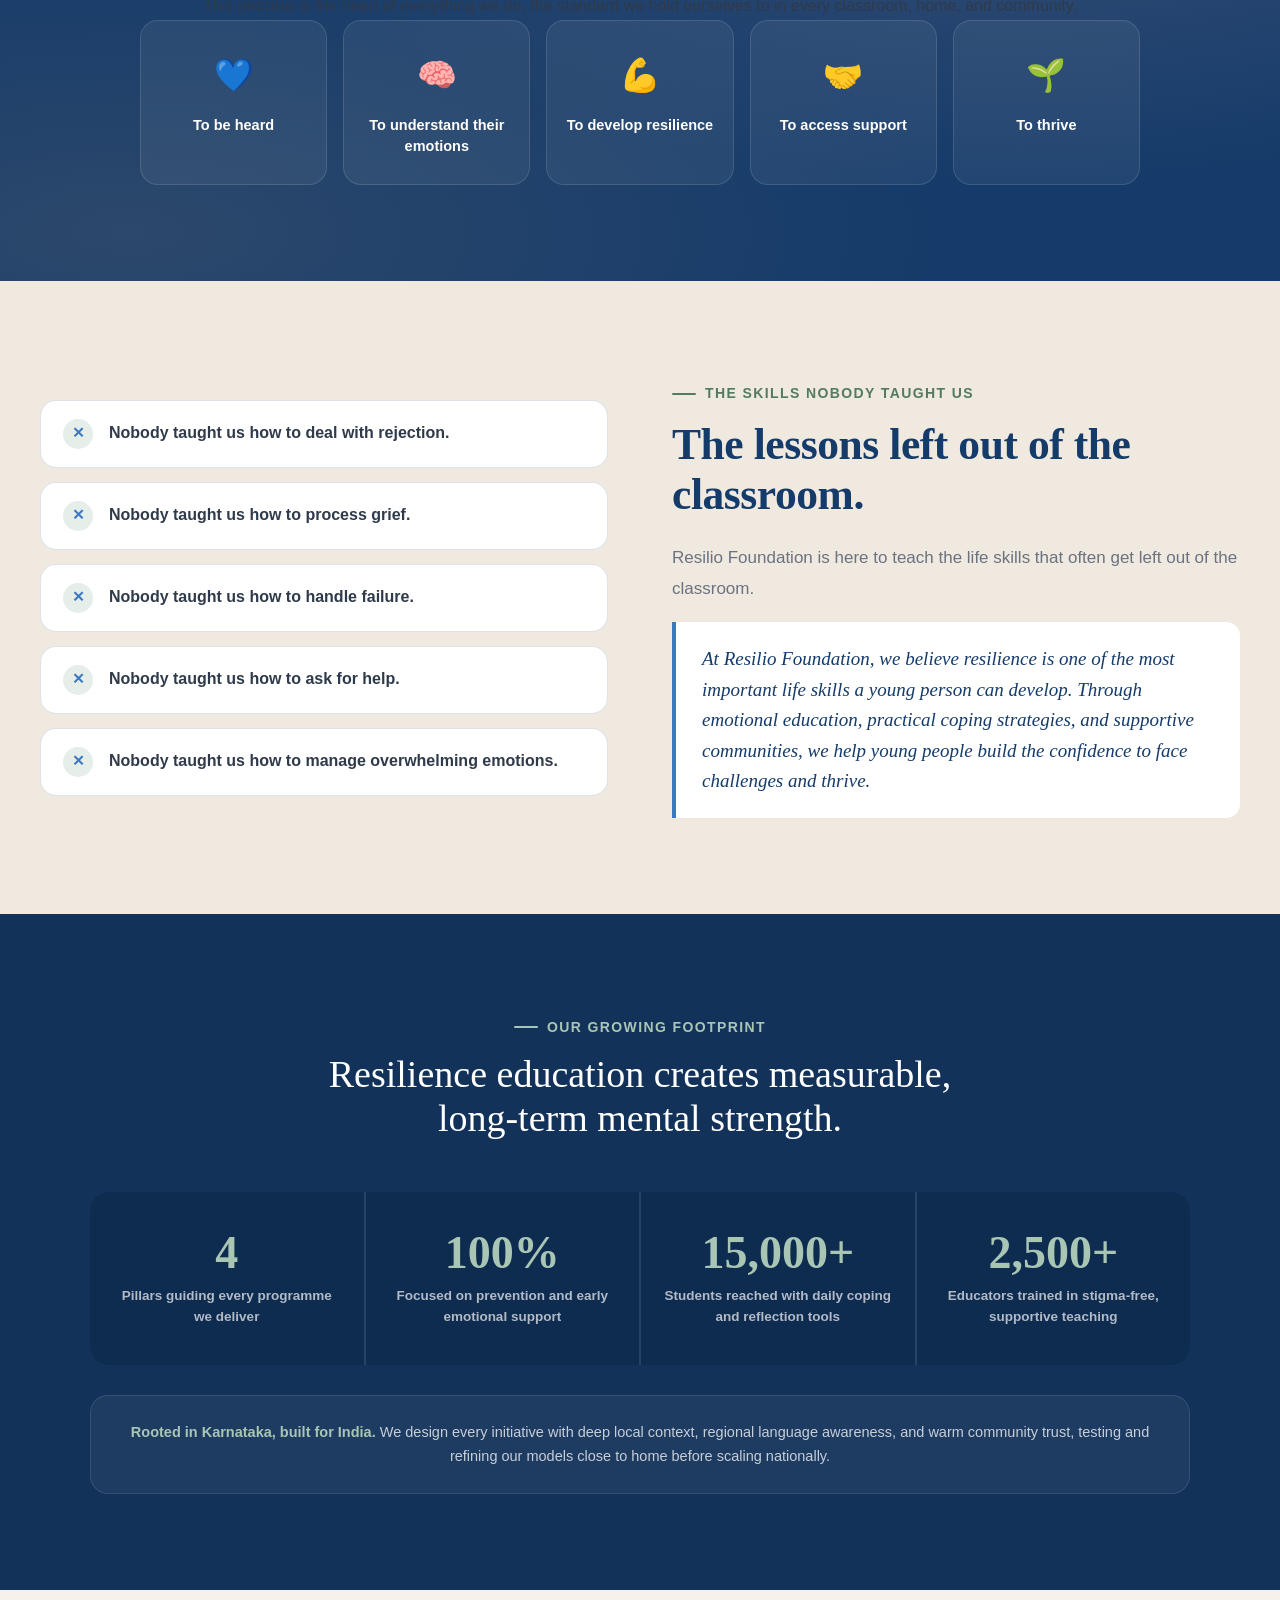
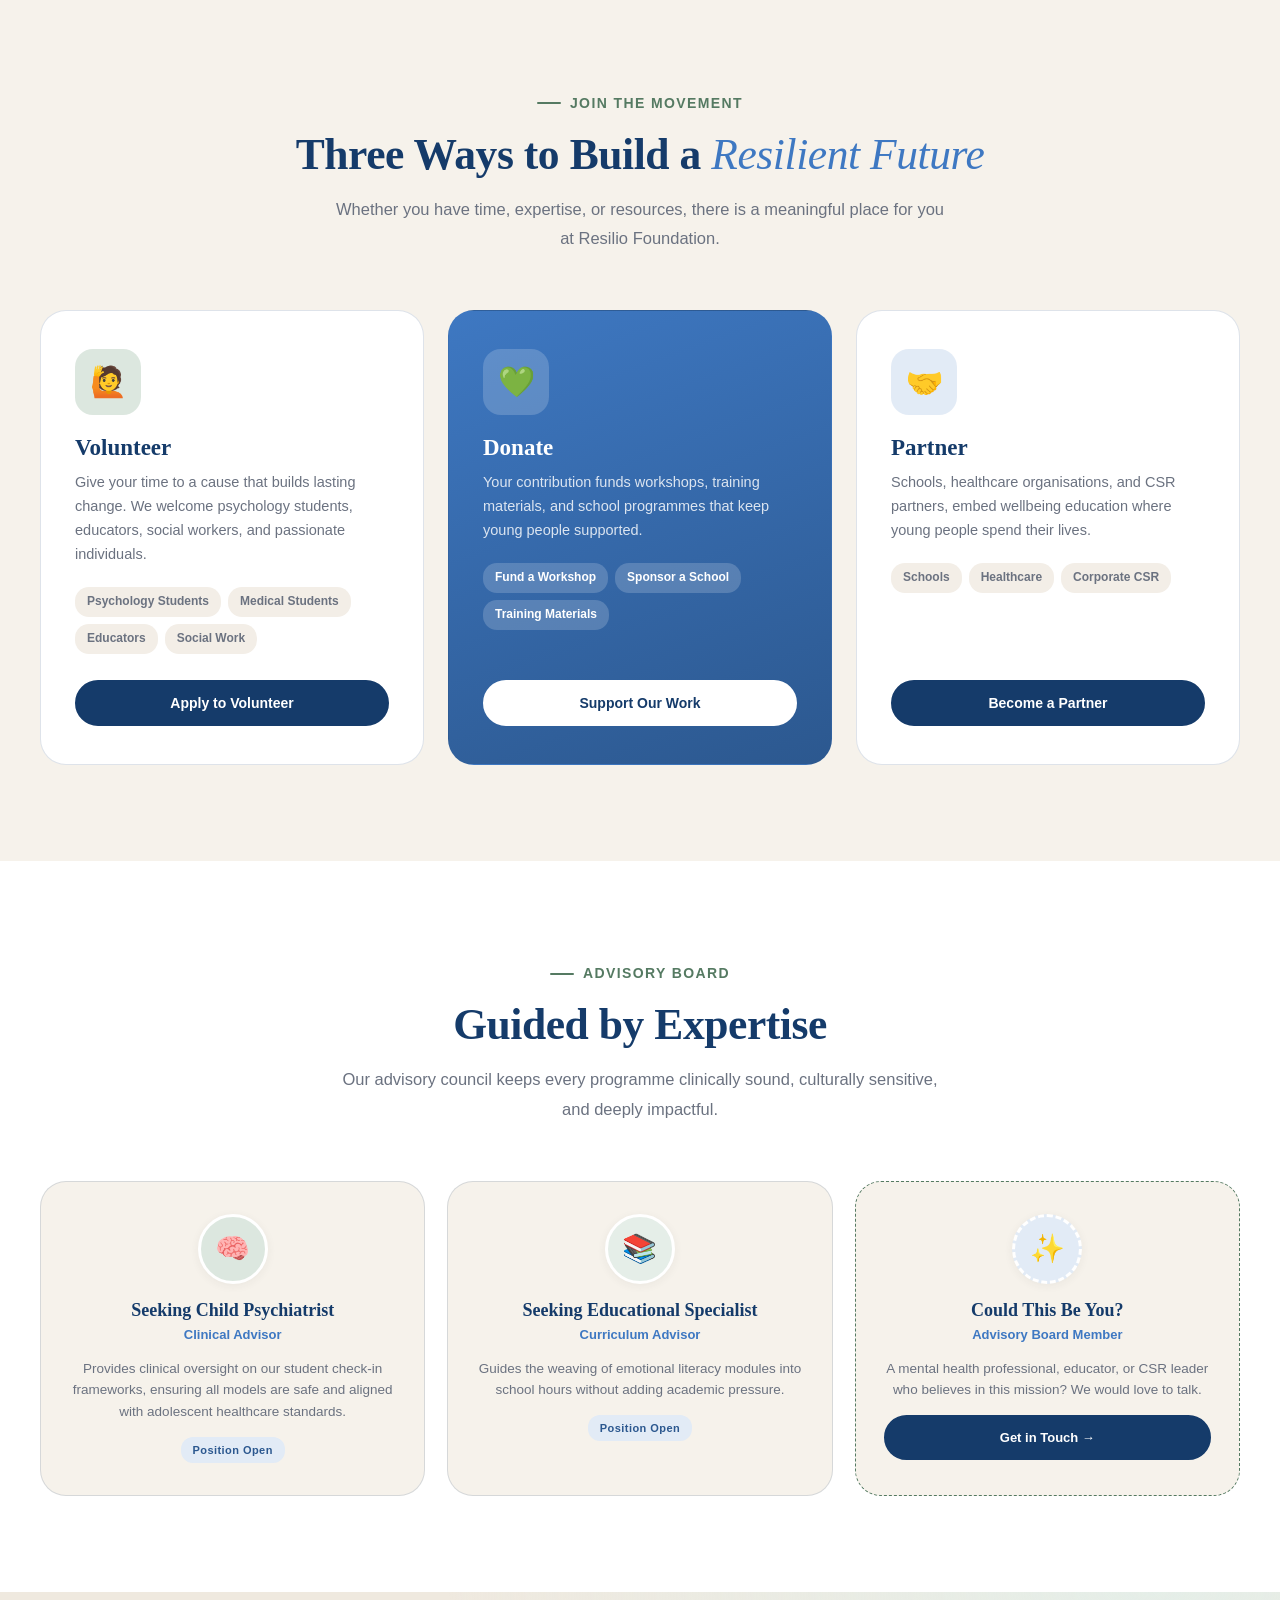
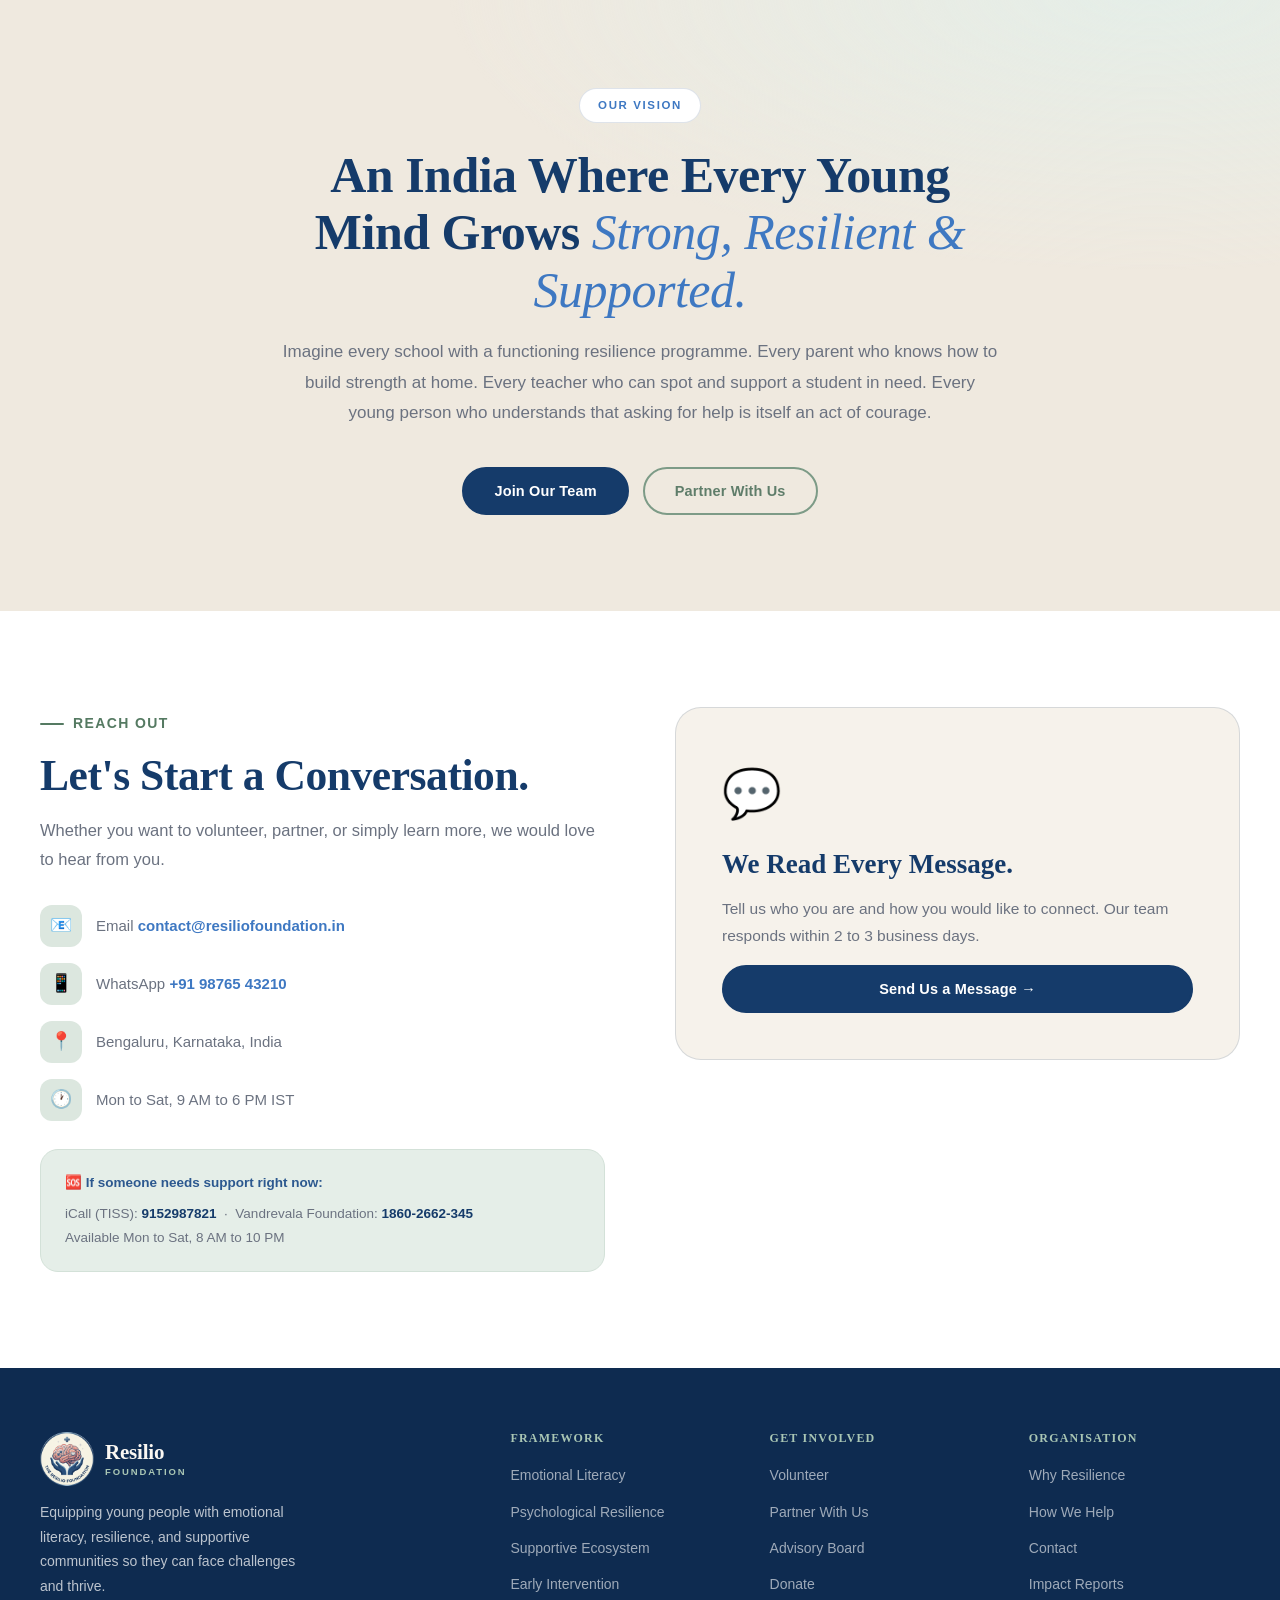
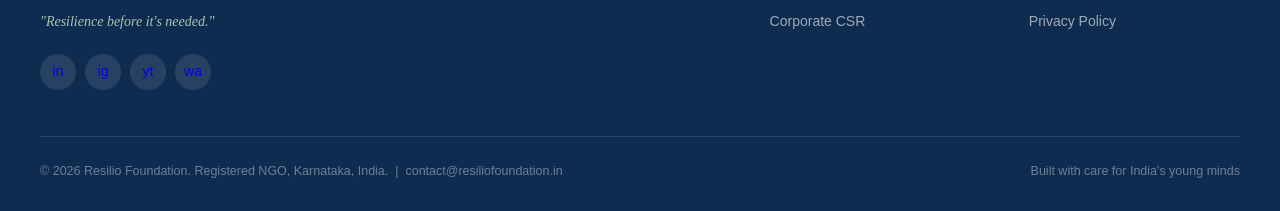
==== commit 720fc0a0: "Refactor volunteer form field names and add subject Updated form fields to use lowercase names and a" ====
--- a/index.html
+++ b/index.html
@@ -644,16 +644,16 @@
       <button class="modal-close" onclick="closeModal('volModal')" aria-label="Close">✕</button>
     </div>
     <div class="modal-body">
-      <form id="volForm" onsubmit="handleVolSubmit(event)">
+      <form id="volForm" action="https://formspree.io/f/xzdneqoz" method="POST">
         <input type="checkbox" name="botcheck" style="display:none" tabindex="-1" autocomplete="off">
         <div class="form-row">
           <div class="form-group">
             <label>Full Name *</label>
-            <input type="text" name="Full Name" placeholder="e.g., Priya Sharma" required>
+            <input type="text" name="full_name" placeholder="e.g., Priya Sharma" required>
           </div>
           <div class="form-group">
             <label>Age *</label>
-            <input type="number" name="Age" placeholder="e.g., 21" min="16" max="70" required>
+           <input type="number" name="age" placeholder="e.g., 21" min="16" max="70" required>
           </div>
         </div>
         <div class="form-group">
@@ -662,11 +662,11 @@
         </div>
         <div class="form-group">
           <label>Phone Number *</label>
-          <input type="tel" name="Phone" placeholder="+91 98765 43210" required>
+          <input type="tel" name="phone" placeholder="+91 98765 43210" required>
         </div>
         <div class="form-group">
           <label>Choose Your Background *</label>
-          <select name="Background" required>
+       <select name="background" required>
             <option value="">Select your background</option>
             <option>Psychology Student</option>
             <option>Medical Student</option>
@@ -679,8 +679,9 @@
         </div>
         <div class="form-group">
           <label>What inspires you to join our resilience-building mission? *</label>
-          <textarea name="Motivation" placeholder="Tell us what draws you to building resilience in young people..." required></textarea>
-        </div>
+          <textarea name="motivation" placeholder="Tell us what draws you to building resilience in young people..." required></textarea>
+        </div>
+        <input type="hidden" name="_subject" value="New Volunteer Application - Resilio Foundation">
         <button type="submit" class="btn btn-primary" style="width:100%;justify-content:center">Submit My Interest &amp; Join Us →</button>
       </form>
       <div class="form-success" id="volSuccess">
--- a/css/style.css
+++ b/css/style.css
@@ -0,0 +1,440 @@
+*, *::before, *::after { box-sizing: border-box; margin: 0; padding: 0; }
+
+:root {
+  /* ── BRAND PALETTE ── */
+  --navy:        #153B6A;   /* Deep Navy — primary brand, headings, footer */
+  --cream-bg:    #FAF7F2;   /* Warm Cream — page & section backgrounds */
+  --gold:        #557A62;   /* Green accent — labels, primary CTA */
+  --sage-green:  #7D9B87;   /* Sage Green — wellbeing, secondary accents */
+  --terra:       #3E78C2;   /* Sky Blue — emphasis (harmonises with Deep Navy) */
+  --grey:        #6B7280;   /* Soft Grey — body & secondary text */
+
+  /* ── Semantic roles mapped onto the brand palette ── */
+  --sage:        #7D9B87;   /* Sage Green */
+  --rose:        #A9C6B4;   /* Light sage — accent on dark surfaces */
+  --rust:        #3E78C2;   /* Sky Blue — emphasis */
+  --oak:         #557A62;   /* Green accent */
+  --bone:        #EFE9DF;   /* deep warm-cream section */
+
+  /* Derived tones */
+  --sage-dark:   #5F7D6A;   /* darker sage */
+  --sage-deep:   #153B6A;   /* Deep Navy — headings, dark sections */
+  --sage-soft:   #DCE7DF;   /* pale sage tint */
+  --rose-soft:   #E5EEE8;   /* pale sage tint */
+  --rose-light:  #D3E1D8;   /* soft sage tint */
+  --rust-dark:   #2C588F;   /* darker sky blue */
+  --oak-dark:    #2C588F;   /* deep blue accent */
+  --oak-soft:    #E2EBF6;   /* pale blue tint */
+
+  --bone-2:      #F3EEE7;   /* lighter card surface */
+  --bone-3:      #F6F2EB;   /* near-white warm */
+  --cream:       #FAF7F2;   /* Warm Cream */
+
+  --deep:        #12325A;   /* deep navy, dark sections */
+  --deep-2:      #0E2B50;   /* darkest navy */
+
+  --text:        #2F3A4A;   /* primary text (deep navy-slate) */
+  --mid:         #6B7280;   /* Soft Grey — body / secondary */
+  --soft:        #9AA1AC;   /* muted grey */
+  --white:       #FFFFFF;
+  --line:        rgba(21,59,106,0.14);
+
+  --r-sm: 10px; --r-md: 18px; --r-lg: 26px; --r-xl: 42px;
+  --sh-sm: 0 2px 10px rgba(58,54,46,0.06);
+  --sh-md: 0 12px 36px rgba(58,54,46,0.10);
+  --sh-lg: 0 26px 70px rgba(58,54,46,0.16);
+}
+
+html { scroll-behavior: smooth; }
+body { font-family: 'Nunito Sans', sans-serif; background: var(--cream); color: var(--text); line-height: 1.65; overflow-x: hidden; -webkit-font-smoothing: antialiased; }
+h1,h2,h3,h4,h5 { font-family: 'Fraunces', Georgia, serif; line-height: 1.15; font-weight: 600; }
+::selection { background: var(--rose); color: var(--sage-deep); }
+
+/* ── STICKY HEADER ── */
+.site-header { position: sticky; top: 0; z-index: 1000; }
+
+.notif-bar {
+  background: var(--sage-deep); color: rgba(255,255,255,0.88);
+  padding: 9px 48px 9px 24px; display: flex; align-items: center;
+  justify-content: center; gap: 6px; font-size: 13px; font-weight: 600; position: relative; flex-wrap: wrap;
+}
+.notif-bar > span.tag { color: var(--rose); font-weight: 800; margin-right: 4px; }
+.notif-bar a { color: rgba(255,255,255,0.82); text-decoration: none; transition: color 0.2s; }
+.notif-bar a:hover { color: var(--rose); text-decoration: underline; }
+.notif-sep { opacity: 0.35; margin: 0 6px; }
+.notif-close {
+  position: absolute; right: 16px; top: 50%; transform: translateY(-50%);
+  background: none; border: none; color: rgba(255,255,255,0.6);
+  font-size: 16px; cursor: pointer; line-height: 1; padding: 4px;
+}
+.notif-close:hover { color: var(--white); }
+
+/* ── NAV ── */
+nav {
+  background: rgba(251,248,243,0.85); backdrop-filter: blur(14px);
+  border-bottom: 1px solid transparent; transition: box-shadow 0.3s, border-color 0.3s, background 0.3s;
+}
+nav.scrolled { box-shadow: var(--sh-sm); border-color: var(--line); background: rgba(251,248,243,0.96); }
+.nav-inner { max-width: 1200px; margin: 0 auto; padding: 0 24px; display: flex; align-items: center; justify-content: space-between; height: 70px; }
+.nav-logo { display: flex; align-items: center; text-decoration: none; }
+/* ── BRAND LOCKUP (badge logo + wordmark) ── */
+.brand-lockup { display: flex; align-items: center; gap: 11px; text-decoration: none; }
+.brand-lockup img { height: 48px; width: 48px; display: block; }
+.brand-lockup .bl-name { font-family: 'Fraunces', Georgia, serif; font-weight: 600; font-size: 21px; line-height: 1.02; letter-spacing: -0.01em; color: var(--sage-deep); }
+.brand-lockup .bl-name small { display: block; font-family: 'Nunito Sans', sans-serif; font-size: 9.5px; font-weight: 800; letter-spacing: 0.2em; text-transform: uppercase; color: var(--sage); margin-top: 4px; }
+footer .brand-lockup img { height: 54px; width: 54px; }
+footer .brand-lockup .bl-name { color: #FAF7F2; }
+footer .brand-lockup .bl-name small { color: var(--rose); }
+.nav-links { display: flex; align-items: center; gap: 2px; list-style: none; }
+.nav-links a { font-size: 14px; font-weight: 600; color: var(--mid); text-decoration: none; padding: 8px 14px; border-radius: 22px; transition: all 0.2s; }
+.nav-links a:hover { background: var(--sage-soft); color: var(--sage-deep); }
+.nav-cta { background: var(--gold) !important; color: var(--white) !important; padding: 9px 22px !important; border-radius: 24px !important; }
+.nav-cta:hover { background: #45614F !important; color: var(--white) !important; box-shadow: var(--sh-sm); }
+.nav-burger { display: none; flex-direction: column; gap: 5px; background: none; border: none; cursor: pointer; padding: 4px; }
+.nav-burger span { display: block; width: 22px; height: 2px; background: var(--sage-deep); border-radius: 2px; }
+
+.mob-menu { display: none; position: fixed; inset: 0; z-index: 2500; background: var(--cream); flex-direction: column; align-items: center; justify-content: center; gap: 26px; }
+.mob-menu.open { display: flex; }
+.mob-menu a { font-family: 'Fraunces', serif; font-size: 26px; color: var(--sage-deep); text-decoration: none; font-weight: 600; }
+.mob-close { position: absolute; top: 22px; right: 22px; font-size: 26px; background: none; border: none; cursor: pointer; color: var(--sage); }
+
+/* ── BUTTONS ── */
+.btn { display: inline-flex; align-items: center; gap: 8px; padding: 14px 30px; border-radius: var(--r-xl); font-size: 14.5px; font-weight: 700; font-family: 'Nunito Sans', sans-serif; text-decoration: none; border: 2px solid transparent; cursor: pointer; transition: all 0.25s; letter-spacing: 0.01em; }
+.btn-primary { background: var(--navy); color: var(--white); border-color: var(--navy); }
+.btn-primary:hover { background: var(--deep); border-color: var(--deep); transform: translateY(-2px); box-shadow: var(--sh-md); }
+.btn-outline { background: transparent; color: var(--sage-dark); border-color: var(--sage); }
+.btn-outline:hover { background: var(--sage-soft); transform: translateY(-2px); }
+.btn-soft { background: var(--rose); color: var(--sage-deep); border-color: var(--rose); }
+.btn-soft:hover { background: var(--rose-light); border-color: var(--rose-light); transform: translateY(-2px); }
+.btn-light-outline { background: transparent; color: var(--white); border-color: rgba(255,255,255,0.45); }
+.btn-light-outline:hover { border-color: var(--white); background: rgba(255,255,255,0.08); }
+
+/* ── SECTION HELPERS ── */
+section { padding: 96px 24px; }
+.inner { max-width: 1200px; margin: 0 auto; }
+.sec-label { display: inline-flex; align-items: center; gap: 9px; font-size: 14px; font-weight: 800; letter-spacing: 0.1em; text-transform: uppercase; color: var(--gold); margin-bottom: 14px; }
+.sec-label::before { content: ''; display: block; width: 24px; height: 2px; background: var(--gold); border-radius: 2px; }
+.sec-title { font-size: clamp(28px, 3.4vw, 46px); font-weight: 600; color: var(--sage-deep); margin-bottom: 16px; letter-spacing: -0.01em; }
+.sec-title em { font-style: italic; color: var(--rust); font-weight: 500; }
+.sec-sub { font-size: 16.5px; color: var(--mid); line-height: 1.8; max-width: 620px; }
+.sec-head { margin-bottom: 56px; }
+.sec-head.c { text-align: center; }
+.sec-head.c .sec-label { justify-content: center; }
+.sec-head.c .sec-sub { margin: 0 auto; }
+
+/* ── PHOTO BAND (real imagery) ── */
+.photo-band { position: relative; border-radius: var(--r-lg); overflow: hidden; box-shadow: var(--sh-md); margin-bottom: 56px; }
+.photo-band img { display: block; width: 100%; height: clamp(260px, 40vw, 440px); object-fit: cover; }
+.photo-band .pb-caption { position: absolute; left: 0; right: 0; bottom: 0; padding: 44px 32px 24px; color: var(--white);
+  background: linear-gradient(to top, rgba(45,42,36,0.78) 0%, rgba(45,42,36,0.25) 55%, transparent 100%); }
+.photo-band .pb-caption .pb-tag { display: inline-block; font-size: 11px; font-weight: 800; letter-spacing: 0.14em; text-transform: uppercase; color: var(--rose); margin-bottom: 6px; }
+.photo-band .pb-caption p { font-family: 'Fraunces', serif; font-size: clamp(18px, 2.4vw, 26px); font-weight: 500; line-height: 1.35; max-width: 620px; }
+
+.reveal { opacity: 0; transform: translateY(24px); transition: opacity 0.7s cubic-bezier(.2,.7,.2,1), transform 0.7s cubic-bezier(.2,.7,.2,1); }
+.reveal.vis { opacity: 1; transform: none; }
+.d1 { transition-delay: 0.08s; } .d2 { transition-delay: 0.16s; } .d3 { transition-delay: 0.24s; } .d4 { transition-delay: 0.32s; }
+
+/* ── HERO ── */
+.hero { position: relative; padding: 56px 24px 96px; overflow: hidden; background:
+   radial-gradient(120% 90% at 85% -10%, var(--rose-soft) 0%, transparent 45%),
+   radial-gradient(90% 80% at 5% 110%, var(--sage-soft) 0%, transparent 50%),
+   var(--cream); }
+.hero-inner { max-width: 1200px; margin: 0 auto; display: grid; grid-template-columns: 1.05fr 0.95fr; gap: 60px; align-items: center; }
+.hero-badge { display: inline-flex; align-items: center; gap: 8px; background: var(--white); color: var(--sage-deep); font-size: 12px; font-weight: 800; padding: 7px 16px; border-radius: 22px; letter-spacing: 0.05em; text-transform: uppercase; margin-bottom: 24px; border: 1px solid var(--line); box-shadow: var(--sh-sm); }
+.hero-badge-dot { width: 7px; height: 7px; border-radius: 50%; background: var(--rust); animation: pulse 2s infinite; }
+@keyframes pulse { 0%,100% { transform:scale(1); opacity:1; } 50% { transform:scale(1.6); opacity:0.45; } }
+.hero-title { font-size: clamp(38px, 5vw, 62px); font-weight: 600; color: var(--sage-deep); margin-bottom: 22px; letter-spacing: -0.02em; line-height: 1.06; }
+.hero-title em { font-style: italic; color: var(--rust); font-weight: 500; }
+.hero-sub { font-size: 17px; line-height: 1.8; color: var(--mid); margin-bottom: 34px; max-width: 520px; }
+.hero-actions { display: flex; gap: 14px; flex-wrap: wrap; }
+.hero-trust { display: flex; gap: 26px; margin-top: 38px; flex-wrap: wrap; }
+.hero-trust-item { display: flex; flex-direction: column; }
+.hero-trust-num { font-family: 'Fraunces', serif; font-size: 30px; font-weight: 600; color: var(--rust); line-height: 1; }
+.hero-trust-label { font-size: 12.5px; color: var(--soft); font-weight: 600; margin-top: 4px; }
+
+/* Hero visual */
+.hero-visual { position: relative; }
+.hero-card { position: relative; border-radius: var(--r-xl); overflow: hidden; box-shadow: var(--sh-lg); aspect-ratio: 4/4.4; background: linear-gradient(160deg, var(--sage) 0%, var(--oak) 100%); }
+.hero-card svg { position: absolute; inset: 0; width: 100%; height: 100%; }
+.hero-card img { position: absolute; inset: 0; width: 100%; height: 100%; object-fit: cover; object-position: center 30%; }
+.hero-float { position: absolute; background: var(--white); border-radius: 18px; padding: 14px 18px; box-shadow: var(--sh-md); display: flex; align-items: center; gap: 12px; }
+.hero-float .hf-emoji { width: 42px; height: 42px; border-radius: 12px; display: flex; align-items: center; justify-content: center; font-size: 21px; flex-shrink: 0; }
+.hero-float .hf-title { font-size: 13.5px; font-weight: 800; color: var(--sage-deep); line-height: 1.2; }
+.hero-float .hf-sub { font-size: 11.5px; color: var(--soft); font-weight: 600; }
+.hf-1 { top: 22px; left: -22px; animation: floaty 5s ease-in-out infinite; }
+.hf-2 { bottom: 28px; right: -20px; animation: floaty 6s ease-in-out infinite 0.6s; }
+.hf-3 { bottom: 130px; left: -30px; animation: floaty 5.5s ease-in-out infinite 1.1s; }
+@keyframes floaty { 0%,100% { transform: translateY(0); } 50% { transform: translateY(-10px); } }
+
+/* ── MEANING (what is resilio) ── */
+.meaning { background: var(--white); }
+.meaning-grid { display: grid; grid-template-columns: 0.85fr 1.15fr; gap: 64px; align-items: center; }
+.meaning-word { font-family: 'Fraunces', serif; font-style: italic; font-size: clamp(54px, 8vw, 100px); font-weight: 500; color: var(--sage-deep); line-height: 0.95; letter-spacing: -0.02em; }
+.meaning-word span { display: block; font-style: normal; font-family: 'Nunito Sans', sans-serif; font-size: 13px; font-weight: 800; letter-spacing: 0.2em; text-transform: uppercase; color: var(--rust); margin-top: 18px; }
+.meaning-pron { font-size: 15px; color: var(--soft); font-weight: 600; margin-top: 10px; font-style: italic; }
+.meaning-text .lead { font-family: 'Fraunces', serif; font-size: clamp(22px, 2.6vw, 30px); font-weight: 500; color: var(--sage-deep); line-height: 1.4; margin-bottom: 20px; }
+.meaning-text p { font-size: 16.5px; color: var(--mid); line-height: 1.85; margin-bottom: 16px; }
+.meaning-text .accent { color: var(--rust); font-weight: 700; }
+
+/* ── WHY RESILIENCE MATTERS ── */
+.why { background: var(--bone); }
+.why-top { display: grid; grid-template-columns: 1fr 1fr; gap: 64px; align-items: start; margin-bottom: 64px; }
+.why-chips { display: flex; flex-wrap: wrap; gap: 10px; margin-top: 22px; }
+.why-chip { background: var(--white); border: 1px solid var(--line); color: var(--mid); font-size: 14px; font-weight: 700; padding: 9px 18px; border-radius: 30px; transition: all 0.2s; }
+.why-chip:hover { border-color: var(--rust); color: var(--rust); transform: translateY(-2px); }
+.why-goal { background: var(--sage-deep); color: var(--white); border-radius: var(--r-lg); padding: 40px 38px; align-self: stretch; display: flex; flex-direction: column; justify-content: center; position: relative; overflow: hidden; }
+.why-goal::before { content: '“'; position: absolute; top: -10px; right: 24px; font-family: 'Fraunces', serif; font-size: 120px; color: rgba(255,255,255,0.08); line-height: 1; }
+.why-goal p { font-size: 18px; line-height: 1.7; color: rgba(255,255,255,0.82); margin-bottom: 14px; position: relative; }
+.why-goal .punch { font-family: 'Fraunces', serif; font-size: 26px; font-weight: 600; color: var(--rose); line-height: 1.3; }
+.why-includes-head { text-align: center; margin-bottom: 34px; }
+.why-includes-head h3 { font-size: clamp(22px, 2.6vw, 30px); color: var(--sage-deep); }
+.resilience-grid { display: grid; grid-template-columns: repeat(3, 1fr); gap: 18px; }
+.res-card { background: var(--white); border: 1px solid var(--line); border-radius: var(--r-md); padding: 26px 24px; display: flex; align-items: center; gap: 16px; transition: all 0.3s; }
+.res-card:hover { transform: translateY(-4px); box-shadow: var(--sh-md); border-color: transparent; }
+.res-emoji { width: 52px; height: 52px; border-radius: 14px; background: var(--rose-soft); display: flex; align-items: center; justify-content: center; font-size: 24px; flex-shrink: 0; }
+.res-card p { font-size: 15.5px; font-weight: 700; color: var(--sage-deep); line-height: 1.35; }
+
+/* ── VISION & MISSION ── */
+.vm { background: var(--white); }
+.vm-grid { display: grid; grid-template-columns: 1fr 1fr; gap: 28px; }
+.vm-card { border-radius: var(--r-lg); padding: 46px 42px; position: relative; overflow: hidden; }
+.vm-card.vision { background: linear-gradient(155deg, var(--sage) 0%, var(--sage-dark) 100%); color: var(--white); }
+.vm-card.mission { background: linear-gradient(155deg, var(--rust) 0%, var(--rust-dark) 100%); color: var(--white); }
+.vm-icon { width: 60px; height: 60px; border-radius: 16px; background: rgba(255,255,255,0.16); display: flex; align-items: center; justify-content: center; font-size: 28px; margin-bottom: 22px; }
+.vm-card .vm-tag { font-size: 12px; font-weight: 800; letter-spacing: 0.18em; text-transform: uppercase; color: rgba(255,255,255,0.7); margin-bottom: 12px; display: block; }
+.vm-card h3 { font-size: clamp(22px, 2.6vw, 28px); color: var(--white); line-height: 1.4; font-weight: 500; }
+
+/* ── PILLARS (impact framework) ── */
+.pillars { background: var(--bone-3); }
+.pillars-grid { display: grid; grid-template-columns: repeat(2, 1fr); gap: 24px; }
+.pillar-card { background: var(--white); border: 1px solid var(--line); border-radius: var(--r-lg); padding: 38px 34px; transition: all 0.3s; position: relative; overflow: hidden; }
+.pillar-card::before { content: ''; position: absolute; top: 0; left: 0; width: 4px; height: 0; background: var(--accent, var(--sage)); transition: height 0.35s; }
+.pillar-card:hover { transform: translateY(-5px); box-shadow: var(--sh-md); }
+.pillar-card:hover::before { height: 100%; }
+.pillar-top { display: flex; align-items: center; gap: 18px; margin-bottom: 18px; }
+.pillar-num { font-family: 'Fraunces', serif; font-size: 17px; font-weight: 600; color: var(--white); width: 46px; height: 46px; border-radius: 13px; background: var(--accent, var(--sage)); display: flex; align-items: center; justify-content: center; flex-shrink: 0; }
+.pillar-card h3 { font-size: 21px; color: var(--sage-deep); line-height: 1.25; }
+.pillar-card > p { font-size: 15px; color: var(--mid); line-height: 1.7; margin-bottom: 20px; }
+.pillar-tags { display: flex; flex-wrap: wrap; gap: 8px; }
+.pillar-tag { font-size: 12.5px; font-weight: 700; padding: 6px 13px; border-radius: 20px; background: var(--bone-2); color: var(--mid); }
+.pc-1 { --accent: var(--oak); } .pc-2 { --accent: var(--oak); } .pc-3 { --accent: var(--oak); } .pc-4 { --accent: var(--oak); }
+.pc-4 .pillar-num { color: var(--white); }
+
+/* ── CORE VALUES ── */
+.values { background: var(--white); }
+.values-grid { display: grid; grid-template-columns: repeat(3, 1fr); gap: 20px; }
+.value-card { padding: 32px 28px; border-radius: var(--r-md); background: var(--bone-3); border: 1px solid var(--line); transition: all 0.3s; }
+.value-card:hover { background: var(--white); box-shadow: var(--sh-md); transform: translateY(-4px); }
+.value-icon { width: 54px; height: 54px; border-radius: 50%; display: flex; align-items: center; justify-content: center; font-size: 25px; margin-bottom: 16px; background: var(--rose-soft); }
+.value-card h4 { font-size: 19px; color: var(--sage-deep); margin-bottom: 7px; }
+.value-card p { font-size: 14.5px; color: var(--mid); line-height: 1.6; }
+
+/* ── WHO WE SERVE ── */
+.serve { background: var(--bone); }
+.serve-grid { display: grid; grid-template-columns: repeat(4, 1fr); gap: 20px; }
+.serve-card { background: var(--white); border-radius: var(--r-lg); padding: 34px 26px; text-align: center; border: 1px solid var(--line); transition: all 0.3s; }
+.serve-card:hover { transform: translateY(-6px); box-shadow: var(--sh-md); }
+.serve-emoji { width: 72px; height: 72px; border-radius: 50%; margin: 0 auto 18px; display: flex; align-items: center; justify-content: center; font-size: 32px; }
+.serve-card:nth-child(1) .serve-emoji { background: var(--sage-soft); }
+.serve-card:nth-child(2) .serve-emoji { background: var(--rose-soft); }
+.serve-card:nth-child(3) .serve-emoji { background: var(--oak-soft); }
+.serve-card:nth-child(4) .serve-emoji { background: var(--rose-light); }
+.serve-card h4 { font-size: 20px; color: var(--sage-deep); margin-bottom: 8px; }
+.serve-card p { font-size: 14.5px; color: var(--mid); line-height: 1.6; }
+
+/* ── HOW WE CREATE CHANGE ── */
+.change { background: var(--white); }
+.change-grid { display: grid; grid-template-columns: repeat(3, 1fr); gap: 24px; }
+.change-card { background: var(--bone-3); border: 1px solid var(--line); border-radius: var(--r-lg); padding: 32px; transition: all 0.3s; position: relative; overflow: hidden; }
+.change-card::after { content: ''; position: absolute; bottom: 0; left: 0; right: 0; height: 4px; background: var(--rust); transform: scaleX(0); transform-origin: left; transition: transform 0.35s; }
+.change-card:hover { transform: translateY(-5px); box-shadow: var(--sh-md); background: var(--white); }
+.change-card:hover::after { transform: scaleX(1); }
+.change-icon { width: 60px; height: 60px; border-radius: 16px; background: var(--sage-soft); display: flex; align-items: center; justify-content: center; font-size: 28px; margin-bottom: 18px; }
+.change-num { font-size: 11.5px; font-weight: 800; letter-spacing: 0.12em; text-transform: uppercase; color: var(--oak-dark); margin-bottom: 8px; }
+.change-card h3 { font-size: 20px; color: var(--sage-deep); margin-bottom: 10px; line-height: 1.25; }
+.change-card p { font-size: 15px; color: var(--mid); line-height: 1.7; }
+.change-card.wide { grid-column: span 1; }
+
+/* ── PROMISE ── */
+.promise { background: var(--sage-deep); position: relative; overflow: hidden; }
+.promise::before { content: ''; position: absolute; inset: 0; background: radial-gradient(ellipse at 80% 10%, rgba(209,169,165,0.18), transparent 55%), radial-gradient(ellipse at 10% 90%, rgba(165,139,113,0.16), transparent 50%); }
+.promise-inner { position: relative; z-index: 1; max-width: 1000px; margin: 0 auto; text-align: center; }
+.promise .sec-label { color: var(--rose); justify-content: center; }
+.promise .sec-label::before { background: var(--rose); }
+.promise h2 { font-size: clamp(28px, 3.6vw, 44px); color: var(--white); margin-bottom: 12px; font-weight: 500; }
+.promise h2 em { font-style: italic; color: var(--rose); }
+.promise > .promise-inner > p { font-size: 17px; color: rgba(255,255,255,0.72); max-width: 560px; margin: 0 auto 48px; line-height: 1.7; }
+.promise-grid { display: grid; grid-template-columns: repeat(5, 1fr); gap: 16px; }
+.promise-item { background: rgba(255,255,255,0.06); border: 1px solid rgba(255,255,255,0.12); border-radius: var(--r-md); padding: 28px 18px; transition: all 0.3s; }
+.promise-item:hover { background: rgba(255,255,255,0.12); transform: translateY(-5px); }
+.promise-emoji { font-size: 32px; margin-bottom: 14px; display: block; }
+.promise-item p { font-size: 14.5px; color: var(--white); font-weight: 700; line-height: 1.4; }
+
+/* ── SKILLS NOBODY TAUGHT ── */
+.skills { background: var(--bone); }
+.skills-grid { display: grid; grid-template-columns: 1fr 1fr; gap: 64px; align-items: center; }
+.skills-list { display: flex; flex-direction: column; gap: 14px; }
+.skill-line { display: flex; align-items: center; gap: 16px; background: var(--white); border: 1px solid var(--line); border-radius: 16px; padding: 18px 22px; transition: all 0.3s; }
+.skill-line:hover { transform: translateX(6px); border-color: var(--rust); box-shadow: var(--sh-sm); }
+.skill-x { width: 30px; height: 30px; border-radius: 50%; background: var(--rose-soft); color: var(--rust); display: flex; align-items: center; justify-content: center; font-size: 15px; font-weight: 800; flex-shrink: 0; }
+.skill-line p { font-size: 16px; color: var(--text); font-weight: 600; }
+.skills-text .sec-title { margin-bottom: 22px; }
+.skills-text p { font-size: 17px; color: var(--mid); line-height: 1.85; margin-bottom: 18px; }
+.skills-text .closing { background: var(--white); border-left: 4px solid var(--rust); border-radius: 0 14px 14px 0; padding: 22px 26px; font-family: 'Fraunces', serif; font-size: 19px; font-style: italic; color: var(--sage-deep); line-height: 1.6; }
+
+/* ── IMPACT STATS ── */
+.impact { background: var(--deep); }
+.impact-inner { max-width: 1100px; margin: 0 auto; }
+.impact-head { text-align: center; margin-bottom: 52px; }
+.impact-head .sec-label { color: var(--rose); justify-content: center; }
+.impact-head .sec-label::before { background: var(--rose); }
+.impact-head h2 { font-size: clamp(24px, 3vw, 38px); color: var(--white); font-weight: 500; }
+.impact-grid { display: grid; grid-template-columns: repeat(4, 1fr); gap: 2px; background: rgba(255,255,255,0.08); border-radius: var(--r-md); overflow: hidden; }
+.impact-item { text-align: center; padding: 38px 22px; background: var(--deep-2); }
+.impact-num { font-family: 'Fraunces', serif; font-size: 46px; font-weight: 600; color: var(--rose); line-height: 1; margin-bottom: 10px; }
+.impact-label { font-size: 13.5px; color: rgba(255,255,255,0.68); font-weight: 600; line-height: 1.5; }
+.impact-note { margin-top: 30px; background: rgba(255,255,255,0.05); border: 1px solid rgba(255,255,255,0.1); border-radius: var(--r-md); padding: 24px 30px; text-align: center; font-size: 14.5px; color: rgba(255,255,255,0.75); line-height: 1.7; }
+.impact-note strong { color: var(--rose); }
+
+/* ── GET INVOLVED ── */
+.involved { background: var(--bone-3); }
+.involved-grid { display: grid; grid-template-columns: repeat(3, 1fr); gap: 24px; }
+.inv-card { background: var(--white); border-radius: var(--r-lg); padding: 38px 34px; border: 1px solid var(--line); transition: all 0.3s; display: flex; flex-direction: column; }
+.inv-card:hover { transform: translateY(-6px); box-shadow: var(--sh-lg); }
+.inv-card.feat { background: linear-gradient(160deg, var(--rust) 0%, var(--rust-dark) 100%); border-color: transparent; }
+.inv-icon { width: 66px; height: 66px; border-radius: 18px; background: var(--sage-soft); display: flex; align-items: center; justify-content: center; font-size: 30px; margin-bottom: 20px; }
+.inv-card.feat .inv-icon { background: rgba(255,255,255,0.18); }
+.inv-card h3 { font-size: 23px; color: var(--sage-deep); margin-bottom: 10px; }
+.inv-card.feat h3 { color: var(--white); }
+.inv-card > p { font-size: 14.5px; color: var(--mid); line-height: 1.65; margin-bottom: 20px; }
+.inv-card.feat > p { color: rgba(255,255,255,0.82); }
+.inv-tags { display: flex; flex-wrap: wrap; gap: 7px; margin-bottom: 26px; }
+.inv-tag { background: var(--bone-2); color: var(--mid); font-size: 12px; font-weight: 700; padding: 5px 12px; border-radius: 14px; }
+.inv-card.feat .inv-tag { background: rgba(255,255,255,0.18); color: var(--white); }
+.btn-card { display: block; width: 100%; padding: 13px; border-radius: 26px; font-size: 14px; font-weight: 700; text-align: center; text-decoration: none; background: var(--navy); color: var(--white); border: 2px solid var(--navy); font-family: 'Nunito Sans', sans-serif; cursor: pointer; transition: all 0.2s; margin-top: auto; }
+.btn-card:hover { background: var(--deep); border-color: var(--deep); }
+.inv-card.feat .btn-card { background: var(--white); color: var(--navy); border-color: var(--white); }
+.inv-card.feat .btn-card:hover { background: var(--rose-soft); border-color: var(--rose-soft); }
+
+/* ── ADVISORY ── */
+.advisory { background: var(--white); }
+.advisory-grid { display: grid; grid-template-columns: repeat(3, 1fr); gap: 22px; }
+.adv-card { background: var(--bone-3); border-radius: var(--r-lg); padding: 32px 28px; text-align: center; border: 1px solid var(--line); }
+.adv-avatar { width: 70px; height: 70px; border-radius: 50%; background: var(--sage-soft); display: flex; align-items: center; justify-content: center; font-size: 28px; margin: 0 auto 16px; border: 3px solid var(--white); box-shadow: var(--sh-sm); }
+.adv-card h4 { font-size: 18px; color: var(--sage-deep); margin-bottom: 4px; }
+.adv-role { font-size: 13px; color: var(--rust); font-weight: 700; margin-bottom: 12px; }
+.adv-card p { font-size: 13.5px; color: var(--mid); line-height: 1.6; }
+.adv-badge { display: inline-block; background: var(--oak-soft); color: var(--oak-dark); font-size: 11px; font-weight: 800; padding: 4px 12px; border-radius: 12px; margin-top: 14px; letter-spacing: 0.04em; }
+
+/* ── VISION CTA ── */
+.cta { background:
+   radial-gradient(110% 90% at 90% 0%, var(--rose-soft) 0%, transparent 50%),
+   var(--bone); text-align: center; }
+.cta-inner { max-width: 720px; margin: 0 auto; }
+.cta-chip { display: inline-block; background: var(--white); color: var(--rust); font-size: 11.5px; font-weight: 800; letter-spacing: 0.14em; text-transform: uppercase; padding: 7px 18px; border-radius: 22px; margin-bottom: 24px; border: 1px solid var(--line); }
+.cta h2 { font-size: clamp(30px, 4vw, 50px); color: var(--sage-deep); margin-bottom: 18px; font-weight: 600; letter-spacing: -0.01em; }
+.cta h2 em { font-style: italic; color: var(--rust); font-weight: 500; }
+.cta p { font-size: 17px; color: var(--mid); line-height: 1.8; margin-bottom: 38px; }
+.cta-btns { display: flex; gap: 14px; justify-content: center; flex-wrap: wrap; }
+
+/* ── CONTACT ── */
+.contact { background: var(--white); }
+.contact-grid { display: grid; grid-template-columns: 1fr 1fr; gap: 70px; }
+.contact-info p.lead { font-size: 16.5px; color: var(--mid); line-height: 1.8; margin-bottom: 30px; }
+.contact-items { display: flex; flex-direction: column; gap: 16px; }
+.contact-item { display: flex; align-items: center; gap: 14px; font-size: 15px; color: var(--mid); }
+.ci-icon { width: 42px; height: 42px; flex-shrink: 0; background: var(--sage-soft); border-radius: 12px; display: flex; align-items: center; justify-content: center; font-size: 18px; }
+.contact-item a { color: var(--rust); font-weight: 700; text-decoration: none; }
+.contact-item a:hover { text-decoration: underline; }
+.helpline-box { margin-top: 28px; background: var(--rose-soft); border: 1px solid var(--rose-light); border-radius: var(--r-md); padding: 22px 24px; }
+.helpline-box strong { font-size: 13.5px; color: var(--rust-dark); display: block; margin-bottom: 8px; }
+.helpline-box p { font-size: 13.5px; color: var(--mid); line-height: 1.75; }
+.helpline-box span { color: var(--sage-deep); font-weight: 800; }
+.contact-cta-box { background: var(--bone-3); border: 1px solid var(--line); border-radius: var(--r-lg); padding: 46px; display: flex; flex-direction: column; align-items: flex-start; justify-content: center; gap: 16px; }
+.contact-cta-box .emoji { font-size: 48px; }
+.contact-cta-box h3 { font-size: 27px; color: var(--sage-deep); }
+.contact-cta-box p { font-size: 15.5px; color: var(--mid); line-height: 1.7; }
+
+/* ── FOOTER ── */
+footer { background: var(--deep-2); color: rgba(255,255,255,0.72); padding: 64px 24px 30px; }
+.footer-inner { max-width: 1200px; margin: 0 auto; }
+.footer-grid { display: grid; grid-template-columns: 2fr 1fr 1fr 1fr; gap: 48px; margin-bottom: 46px; }
+.footer-brand p { font-size: 14px; line-height: 1.75; max-width: 280px; margin-top: 14px; }
+.footer-tagline { font-family: 'Fraunces', serif; font-size: 14px; color: var(--rose); font-style: italic; margin-top: 12px; }
+.footer-social { display: flex; gap: 9px; margin-top: 20px; }
+.footer-social a { width: 36px; height: 36px; border-radius: 50%; background: rgba(255,255,255,0.1); display: flex; align-items: center; justify-content: center; font-size: 14px; text-decoration: none; transition: background 0.2s; }
+.footer-social a:hover { background: var(--rust); }
+.footer-col h5 { font-size: 12px; font-weight: 800; letter-spacing: 0.1em; text-transform: uppercase; color: var(--rose); margin-bottom: 16px; }
+.footer-col ul { list-style: none; display: flex; flex-direction: column; gap: 10px; }
+.footer-col ul a { font-size: 14px; color: rgba(255,255,255,0.6); text-decoration: none; transition: color 0.2s; }
+.footer-col ul a:hover { color: var(--white); }
+.footer-bottom { border-top: 1px solid rgba(255,255,255,0.1); padding-top: 24px; display: flex; align-items: center; justify-content: space-between; font-size: 12.5px; color: rgba(255,255,255,0.4); gap: 12px; }
+
+/* ── MODAL ── */
+.modal-backdrop { display: none; position: fixed; inset: 0; background: rgba(45,42,36,0.6); backdrop-filter: blur(4px); z-index: 3000; align-items: center; justify-content: center; padding: 20px; }
+.modal-backdrop.open { display: flex; }
+.modal-box { background: var(--white); border-radius: var(--r-lg); width: 100%; max-width: 560px; max-height: 92vh; overflow-y: auto; box-shadow: var(--sh-lg); position: relative; animation: popIn 0.32s cubic-bezier(.2,.8,.2,1); }
+@keyframes popIn { from { transform: scale(0.94) translateY(18px); opacity: 0; } to { transform: none; opacity: 1; } }
+.modal-header { padding: 30px 34px 0; display: flex; align-items: flex-start; justify-content: space-between; gap: 16px; }
+.modal-header-text h3 { font-size: 24px; color: var(--sage-deep); margin-bottom: 5px; }
+.modal-header-text p { font-size: 14px; color: var(--soft); }
+.modal-close { background: var(--bone-2); border: none; width: 34px; height: 34px; border-radius: 50%; cursor: pointer; font-size: 15px; display: flex; align-items: center; justify-content: center; flex-shrink: 0; color: var(--mid); transition: all 0.2s; }
+.modal-close:hover { background: var(--rose-soft); color: var(--rust); }
+.modal-body { padding: 26px 34px 34px; }
+.form-group { margin-bottom: 16px; }
+.form-group label { display: block; font-size: 12px; font-weight: 800; color: var(--mid); margin-bottom: 6px; letter-spacing: 0.04em; text-transform: uppercase; }
+.form-group input, .form-group select, .form-group textarea {
+  width: 100%; padding: 12px 15px; background: var(--bone-3); border: 1.5px solid var(--line);
+  border-radius: var(--r-sm); font-family: 'Nunito Sans', sans-serif; font-size: 14.5px; color: var(--text); outline: none; transition: border-color 0.2s, background 0.2s;
+}
+.form-group input:focus, .form-group select:focus, .form-group textarea:focus { border-color: var(--sage); background: var(--white); }
+.form-group textarea { resize: vertical; min-height: 92px; }
+.form-row { display: grid; grid-template-columns: 1fr 1fr; gap: 14px; }
+.form-success { display: none; background: var(--sage-soft); color: var(--sage-deep); border: 1px solid var(--sage); border-radius: var(--r-sm); padding: 18px; font-size: 14.5px; font-weight: 600; line-height: 1.6; margin-top: 12px; }
+
+/* ── RESPONSIVE ── */
+@media (max-width: 1024px) {
+  .hero-inner { grid-template-columns: 1fr; gap: 56px; }
+  .hero-visual { max-width: 460px; margin: 0 auto; width: 100%; }
+  .meaning-grid { grid-template-columns: 1fr; gap: 36px; text-align: center; }
+  .meaning-word span { margin-left: auto; margin-right: auto; }
+  .why-top { grid-template-columns: 1fr; gap: 36px; }
+  .vm-grid { grid-template-columns: 1fr; }
+  .pillars-grid { grid-template-columns: 1fr; }
+  .values-grid { grid-template-columns: 1fr 1fr; }
+  .serve-grid { grid-template-columns: 1fr 1fr; }
+  .change-grid { grid-template-columns: 1fr 1fr; }
+  .promise-grid { grid-template-columns: repeat(3, 1fr); }
+  .skills-grid { grid-template-columns: 1fr; gap: 40px; }
+  .resilience-grid { grid-template-columns: 1fr 1fr; }
+  .contact-grid { grid-template-columns: 1fr; gap: 44px; }
+  .impact-grid { grid-template-columns: 1fr 1fr; }
+  .footer-grid { grid-template-columns: 1fr 1fr; }
+}
+@media (max-width: 768px) {
+  .nav-links { display: none; }
+  .nav-burger { display: flex; }
+  .involved-grid { grid-template-columns: 1fr; max-width: 460px; margin: 0 auto; }
+  .advisory-grid { grid-template-columns: 1fr; max-width: 460px; margin: 0 auto; }
+  .change-grid { grid-template-columns: 1fr; }
+  .promise-grid { grid-template-columns: 1fr 1fr; }
+  .resilience-grid { grid-template-columns: 1fr; }
+  section { padding: 70px 20px; }
+  .footer-grid { grid-template-columns: 1fr; gap: 32px; }
+  .footer-bottom { flex-direction: column; gap: 8px; text-align: center; }
+}
+@media (max-width: 520px) {
+  .hero-actions { flex-direction: column; }
+  .hero-actions .btn { justify-content: center; }
+  .values-grid { grid-template-columns: 1fr; }
+  .serve-grid { grid-template-columns: 1fr; }
+  .impact-grid { grid-template-columns: 1fr 1fr; }
+  .promise-grid { grid-template-columns: 1fr; }
+  .form-row { grid-template-columns: 1fr; }
+  .hero-float { display: none; }
+}
+@media (prefers-reduced-motion: reduce) {
+  .reveal { opacity: 1; transform: none; transition: none; }
+  .hf-1,.hf-2,.hf-3,.hero-badge-dot { animation: none; }
+  html { scroll-behavior: auto; }
+}
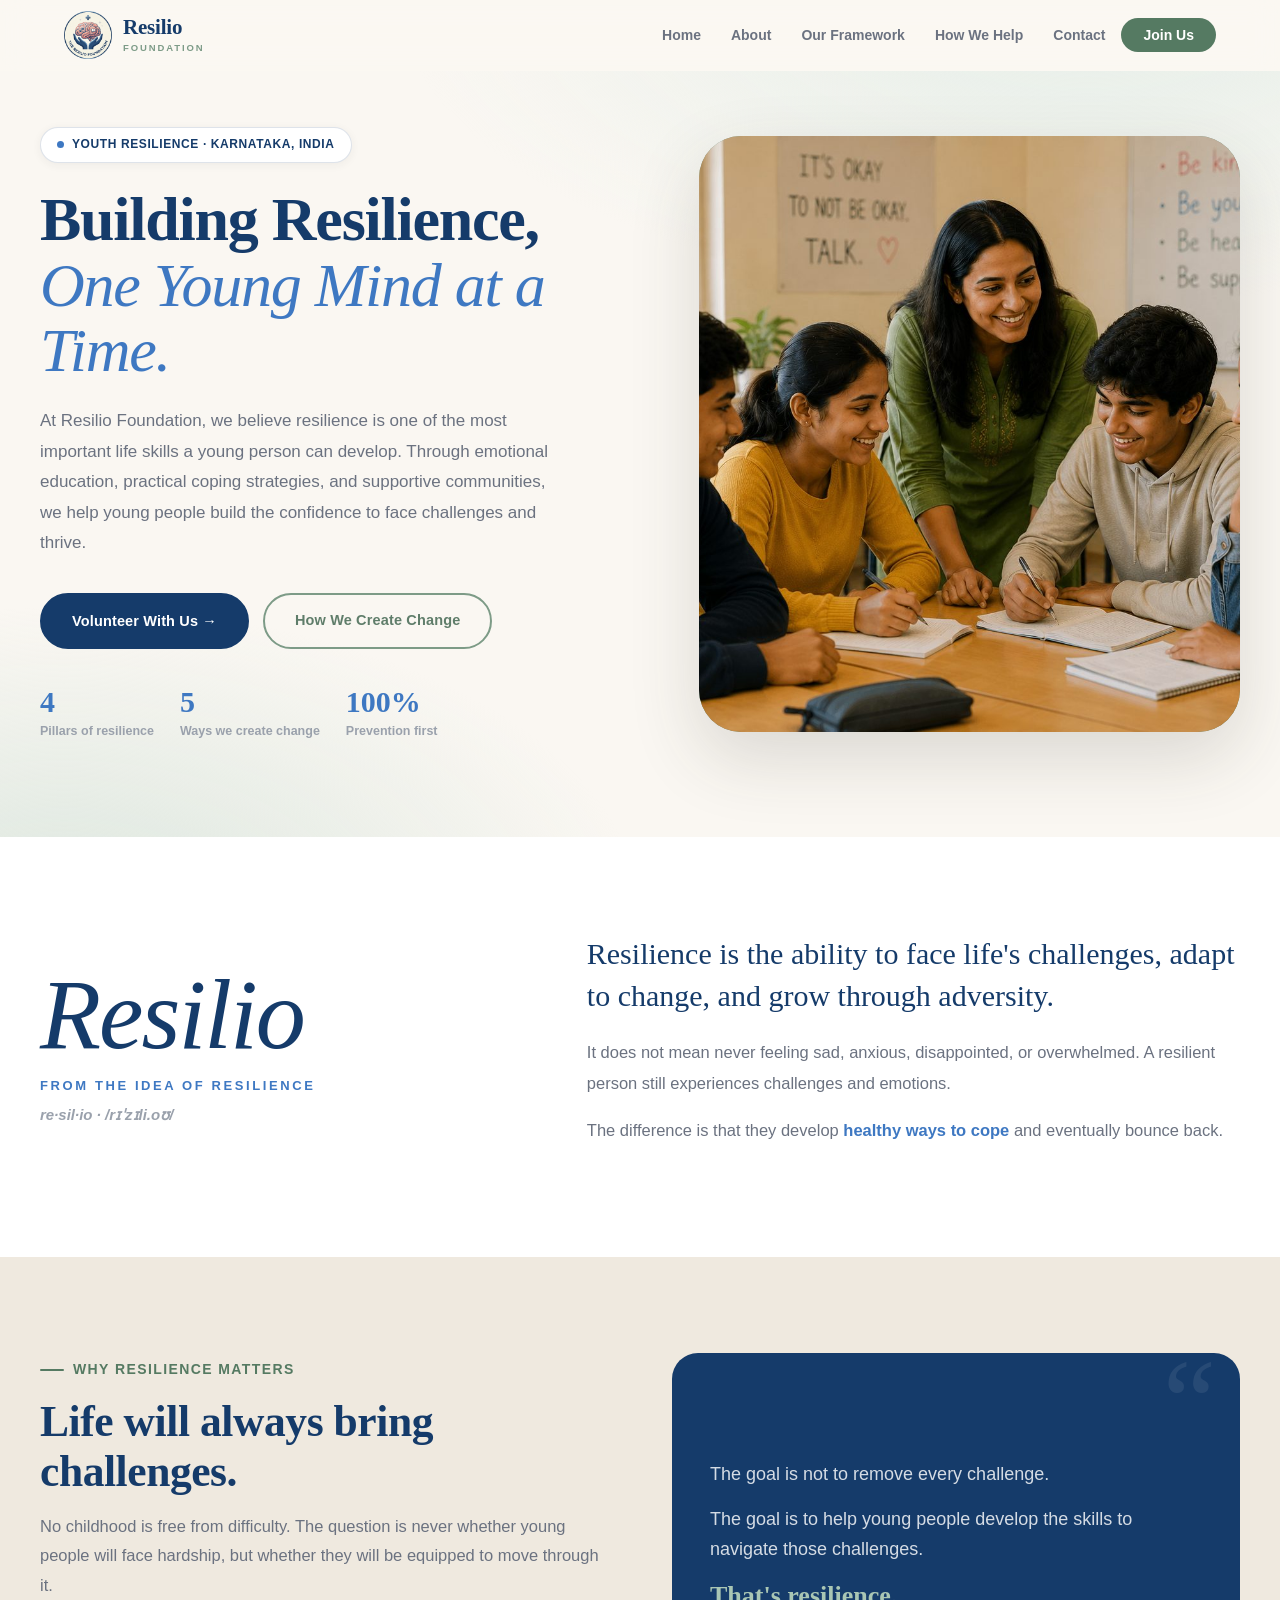
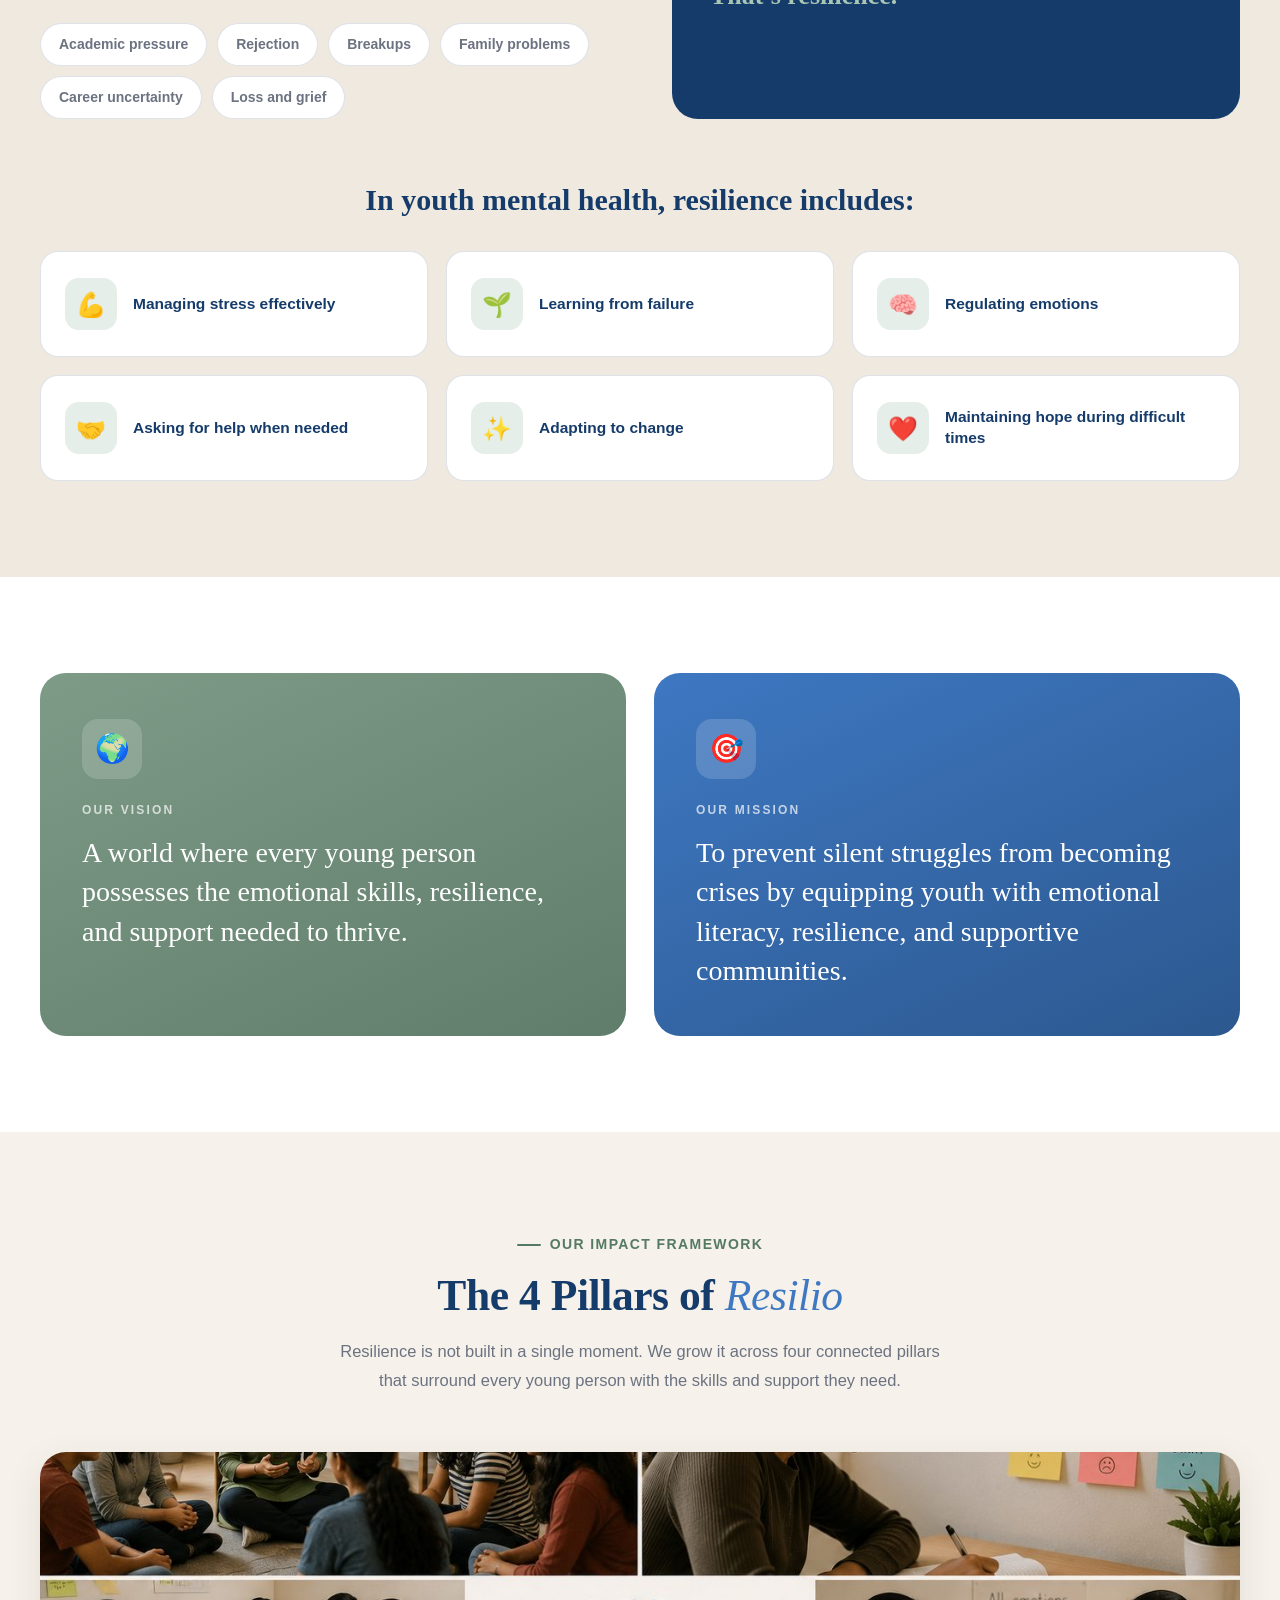
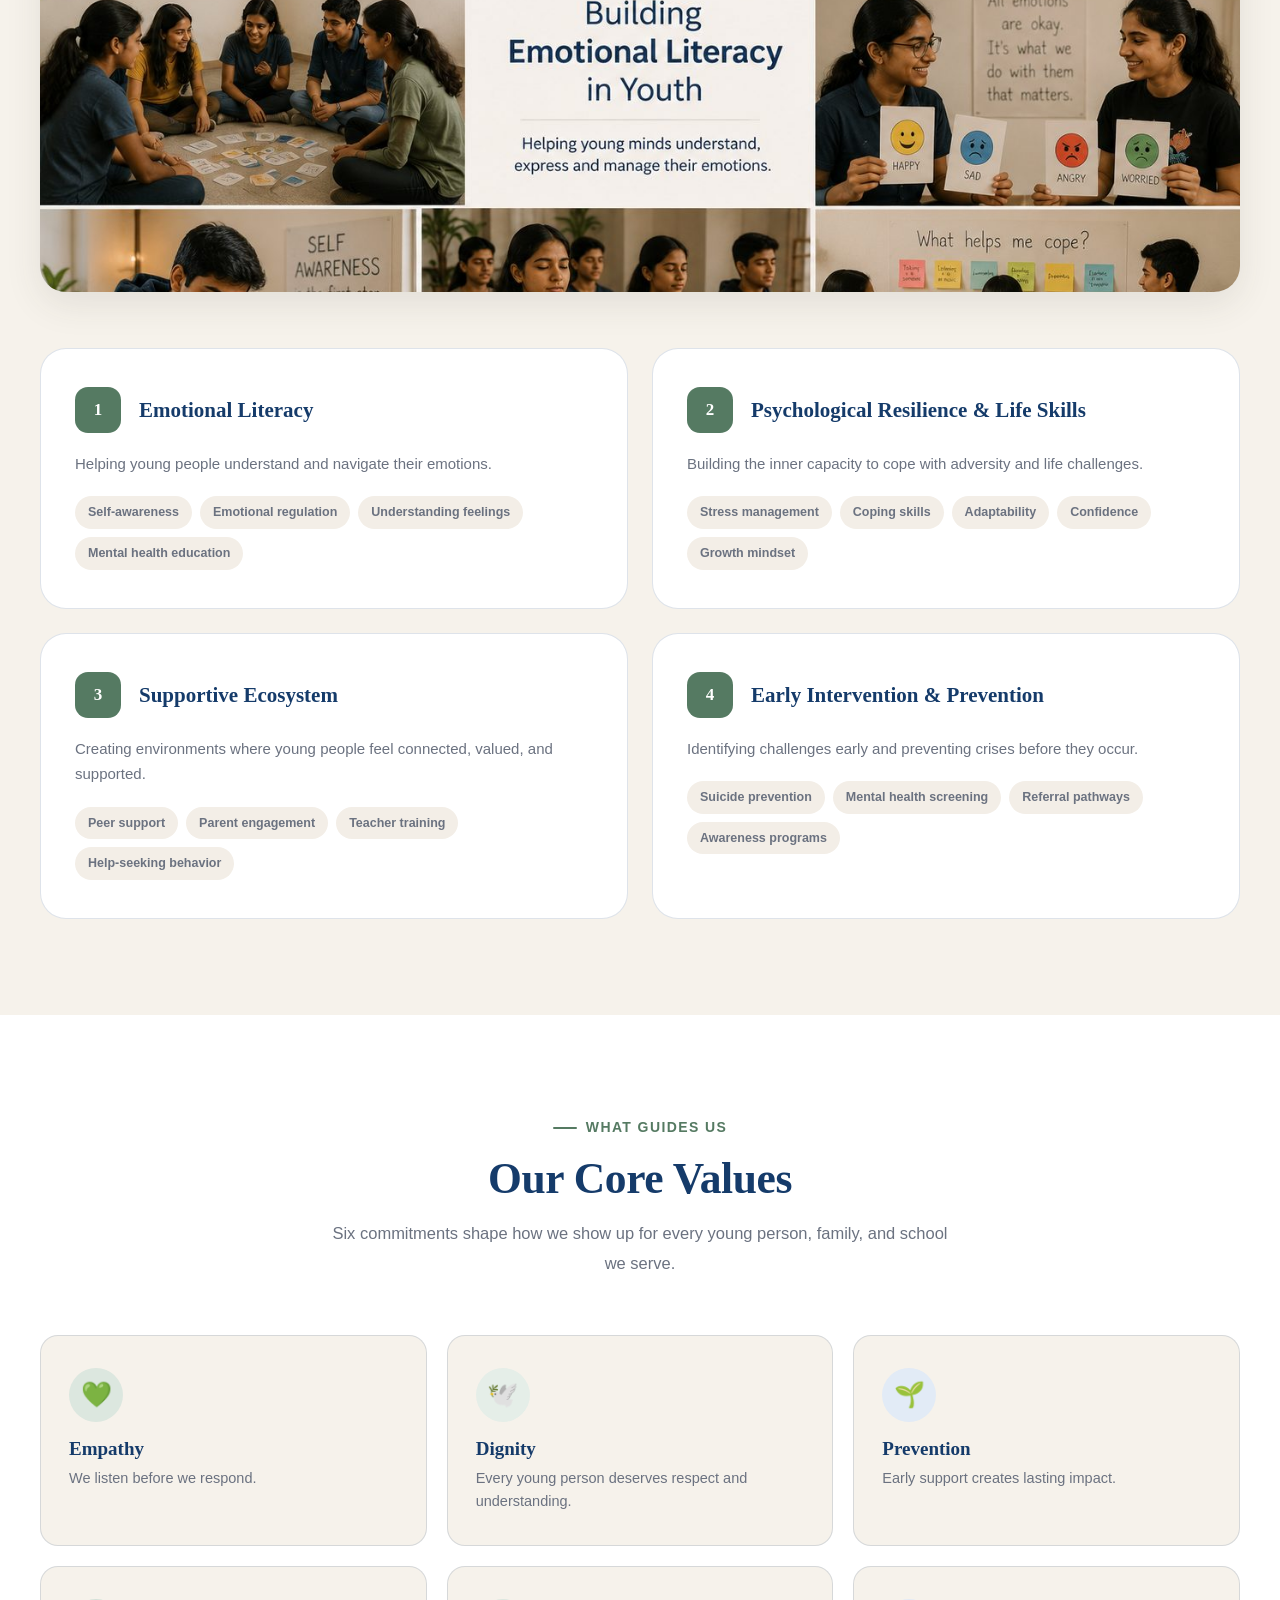
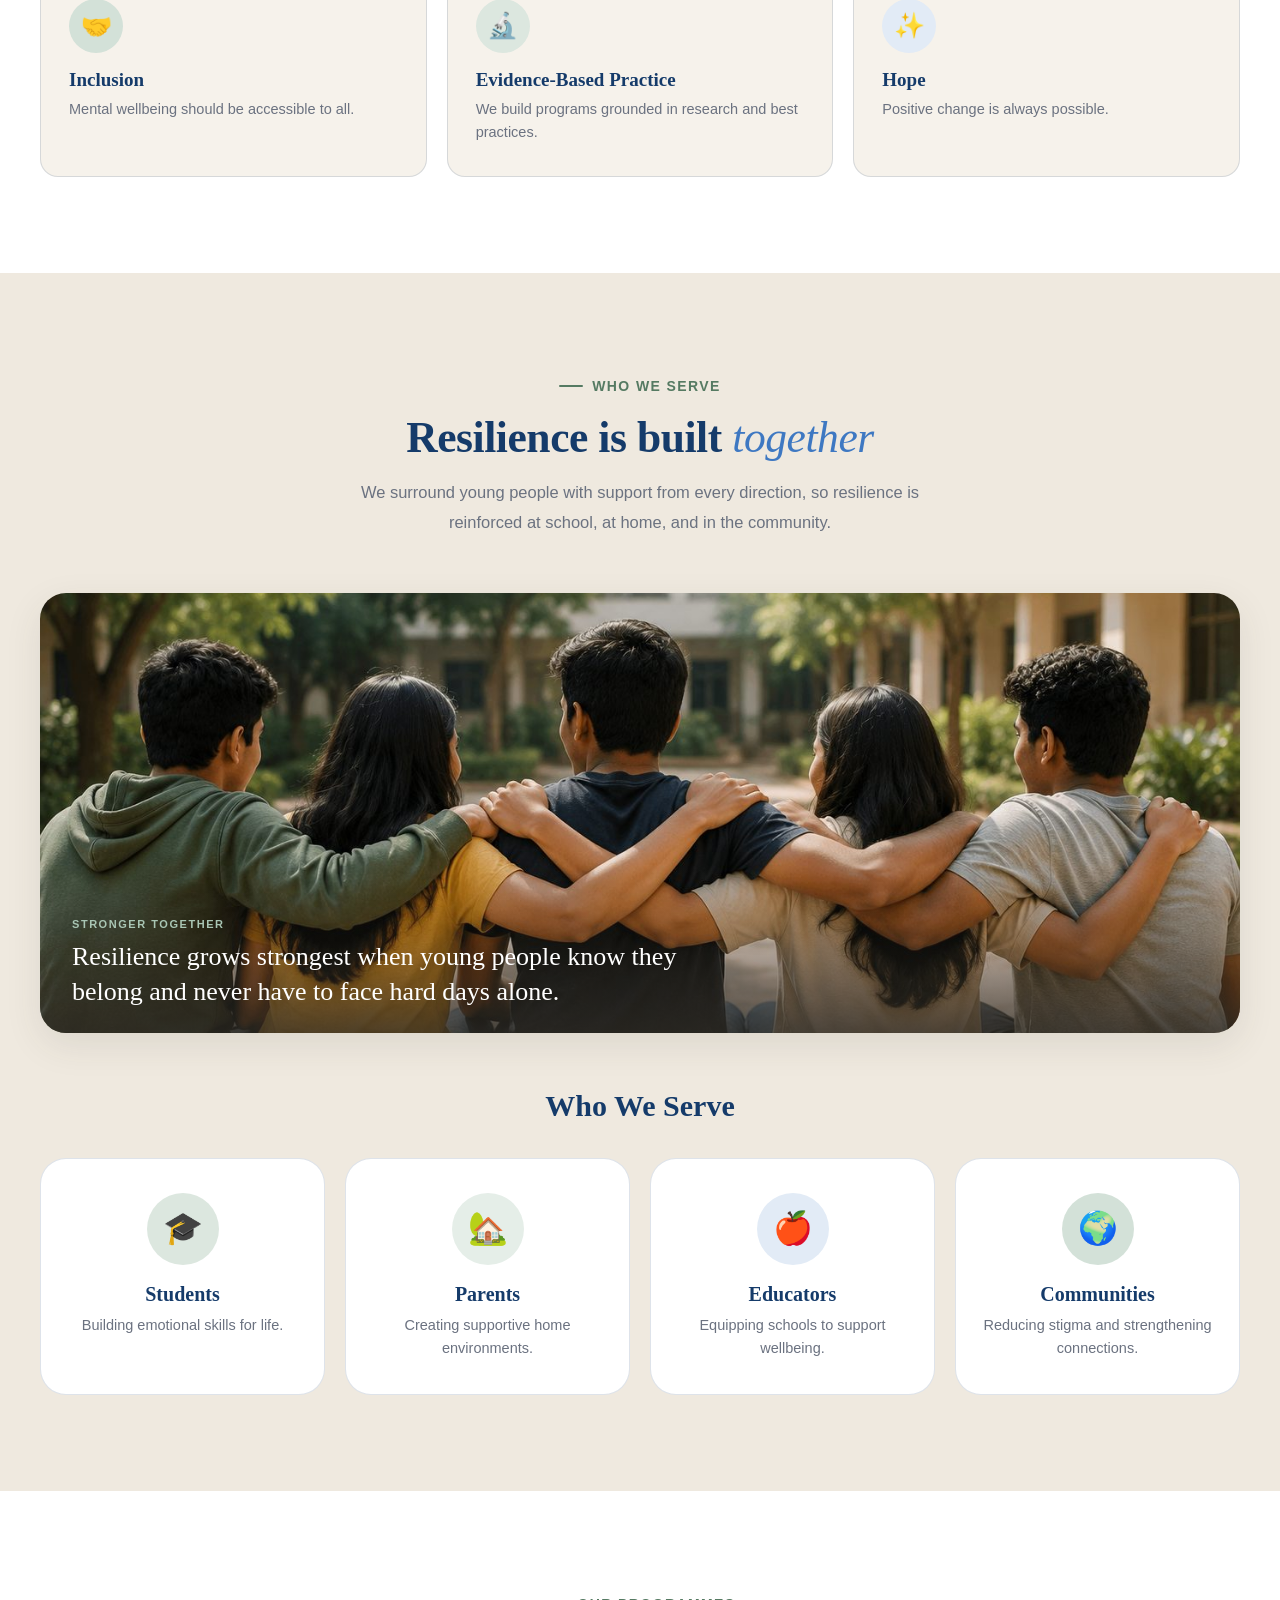
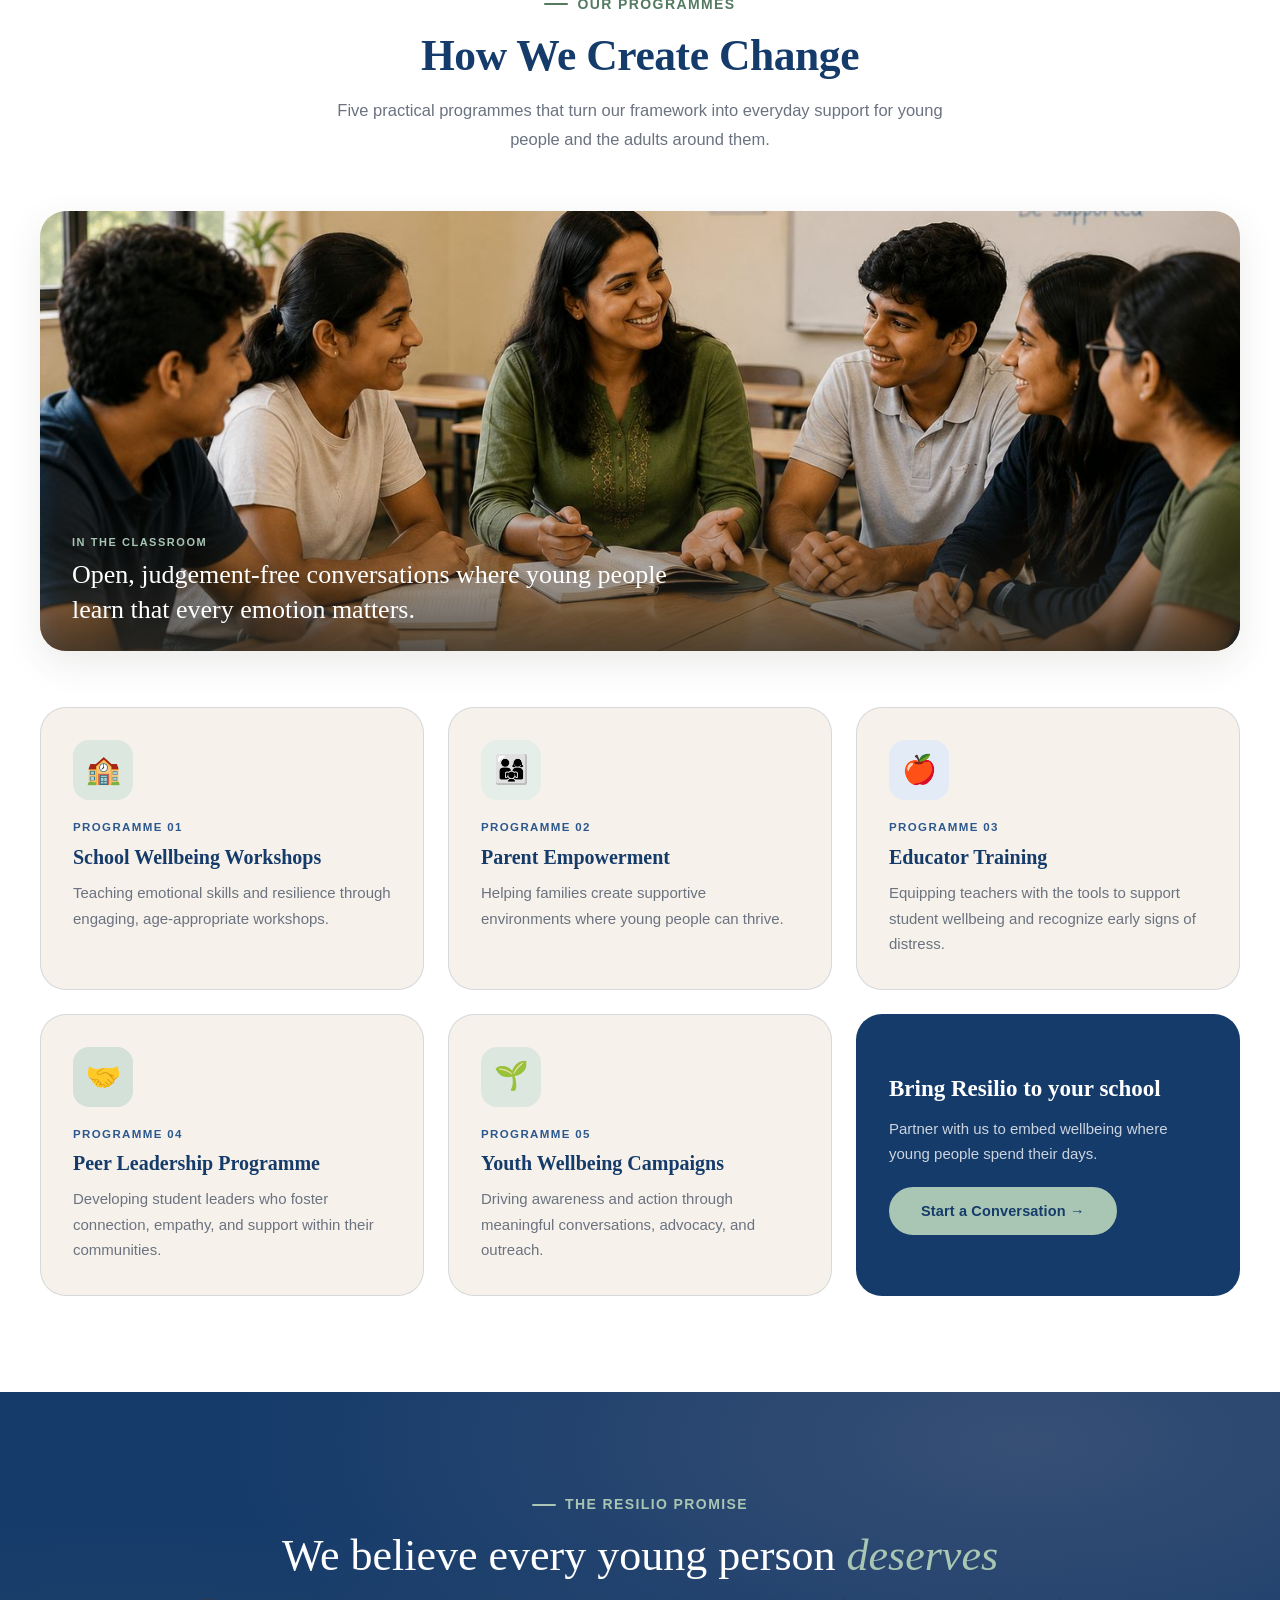
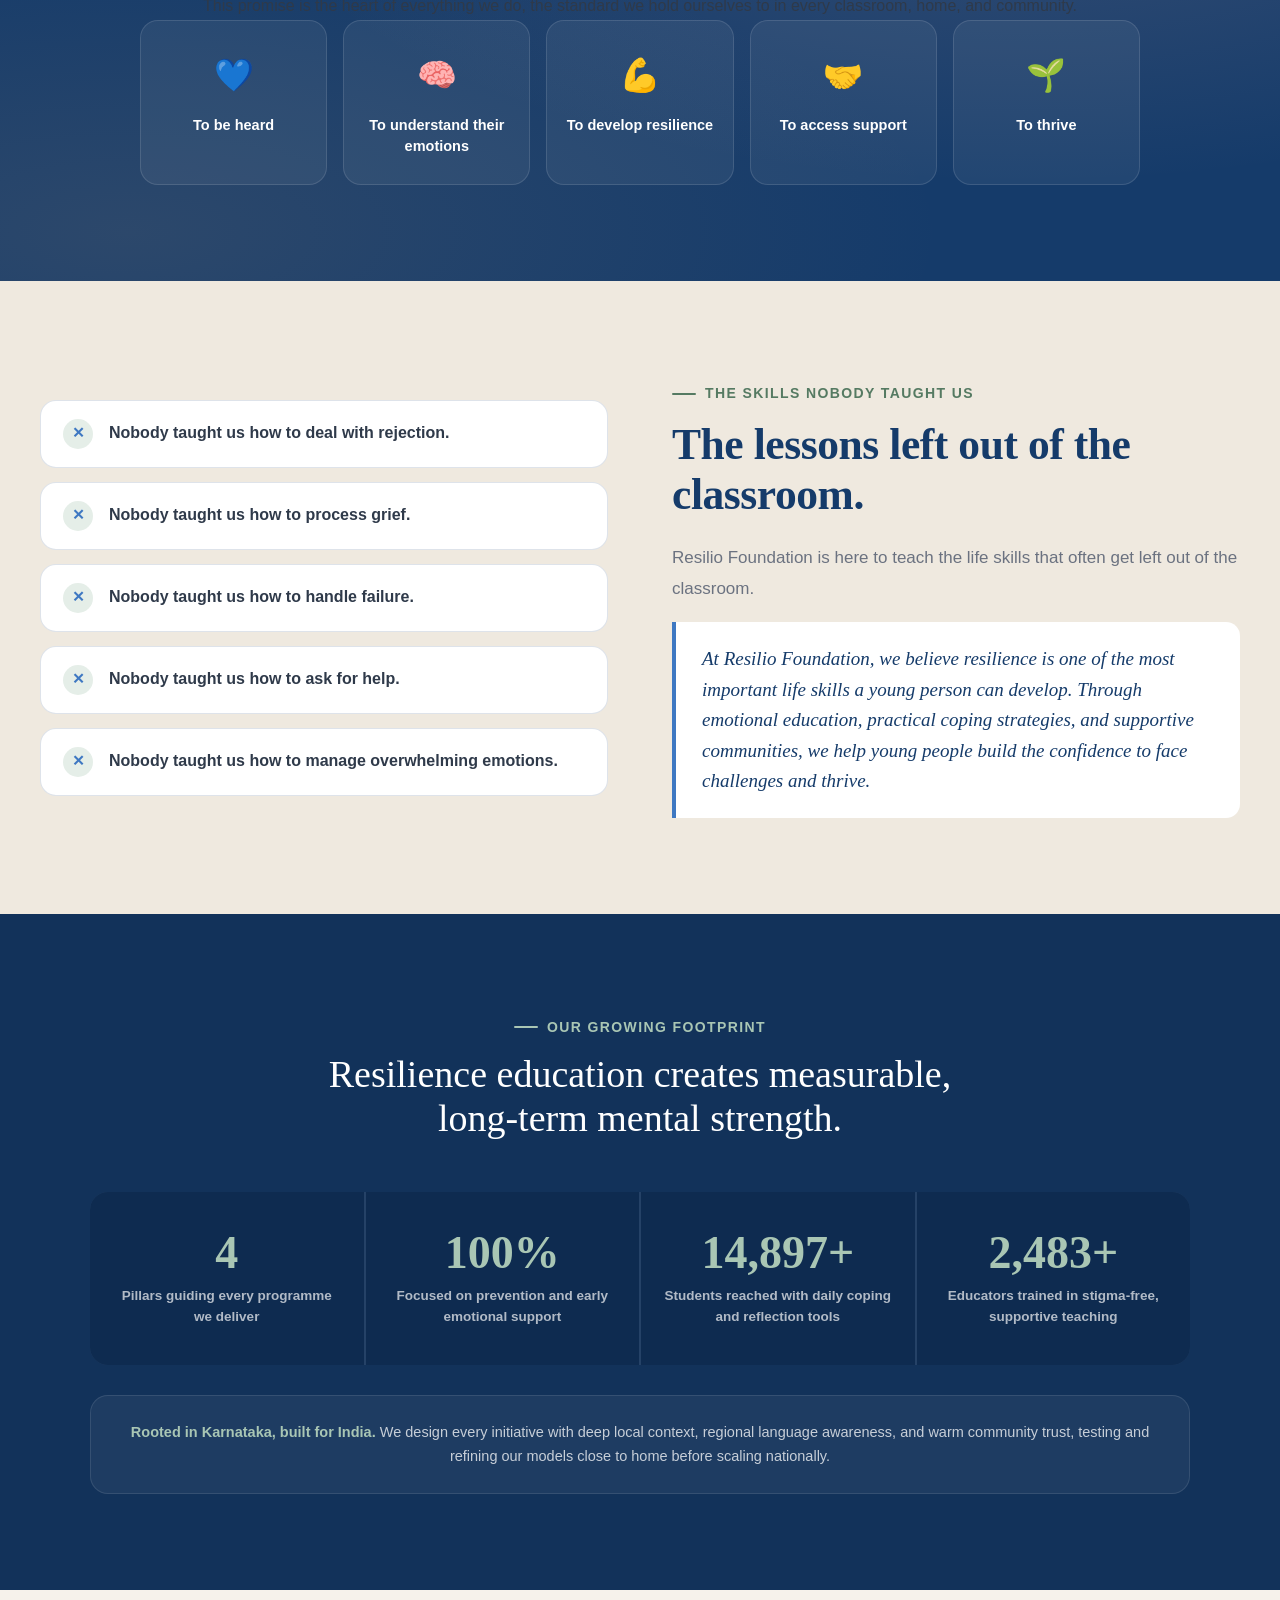
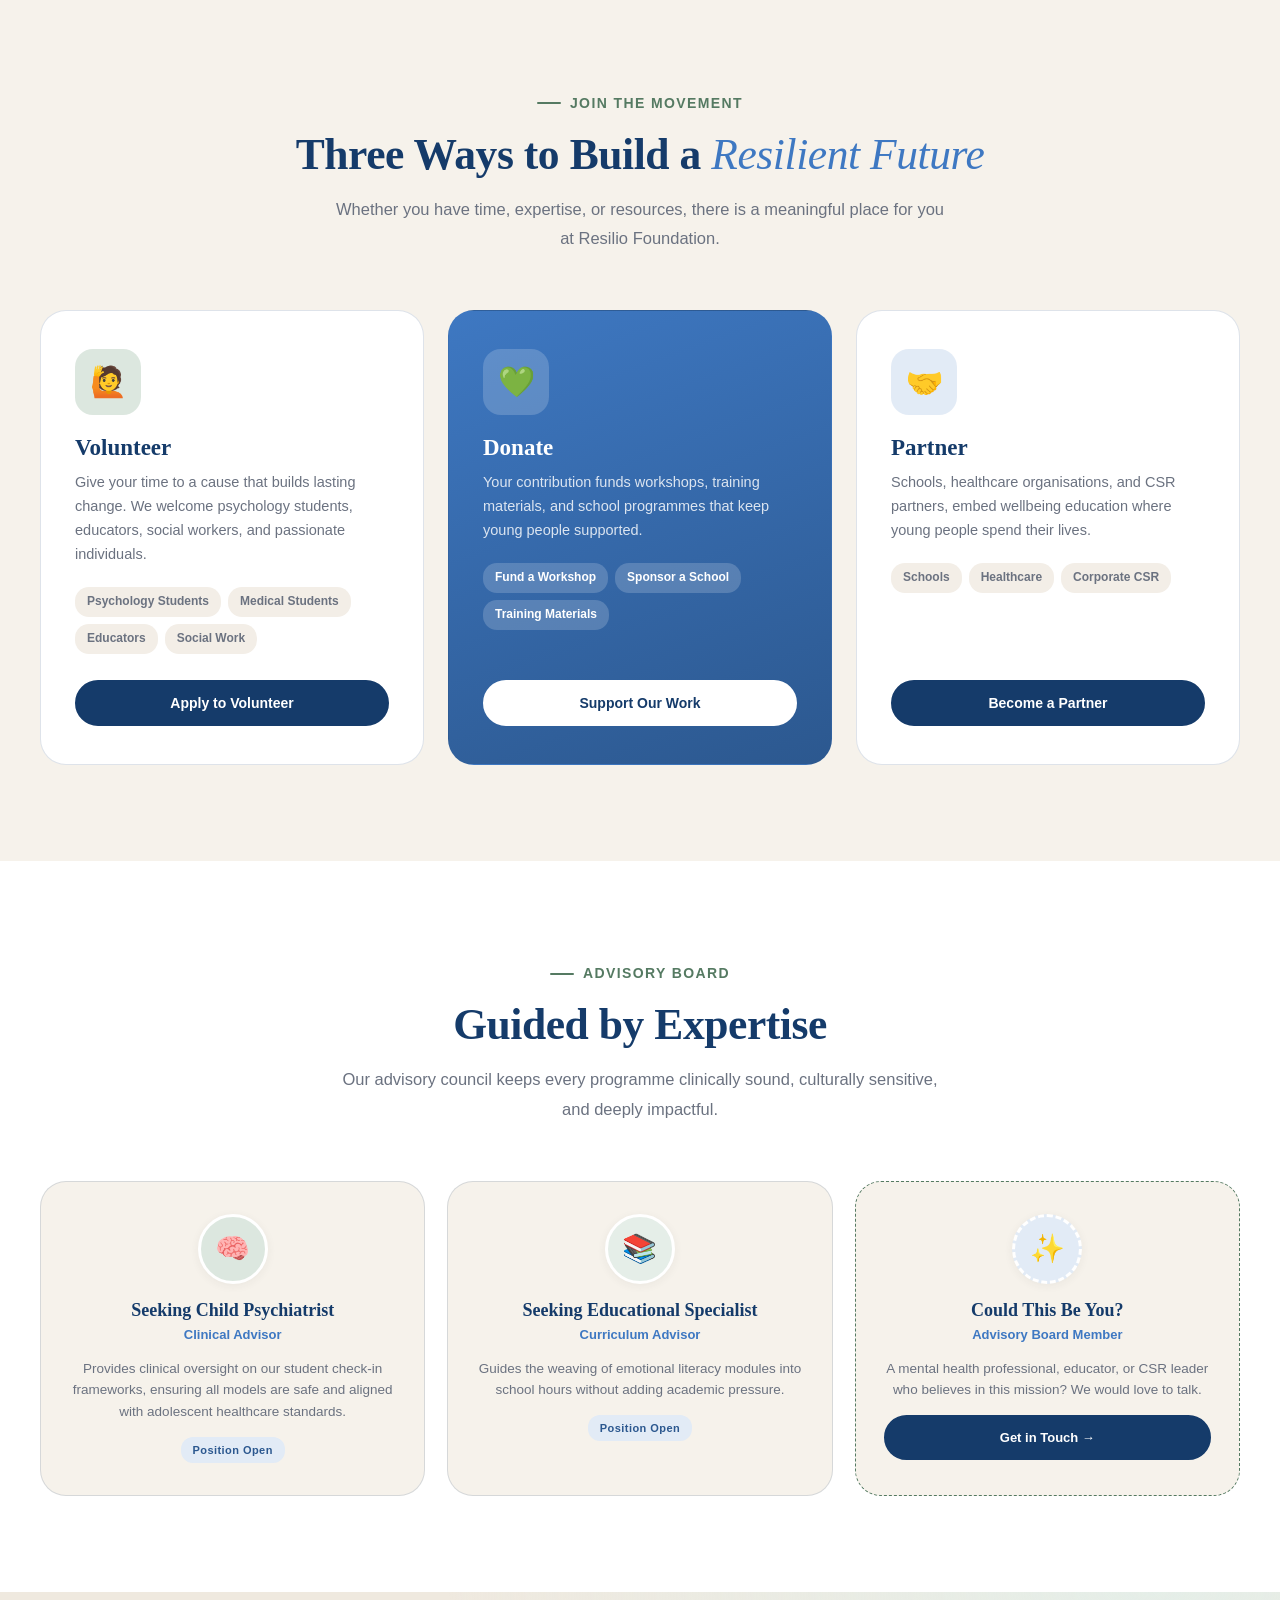
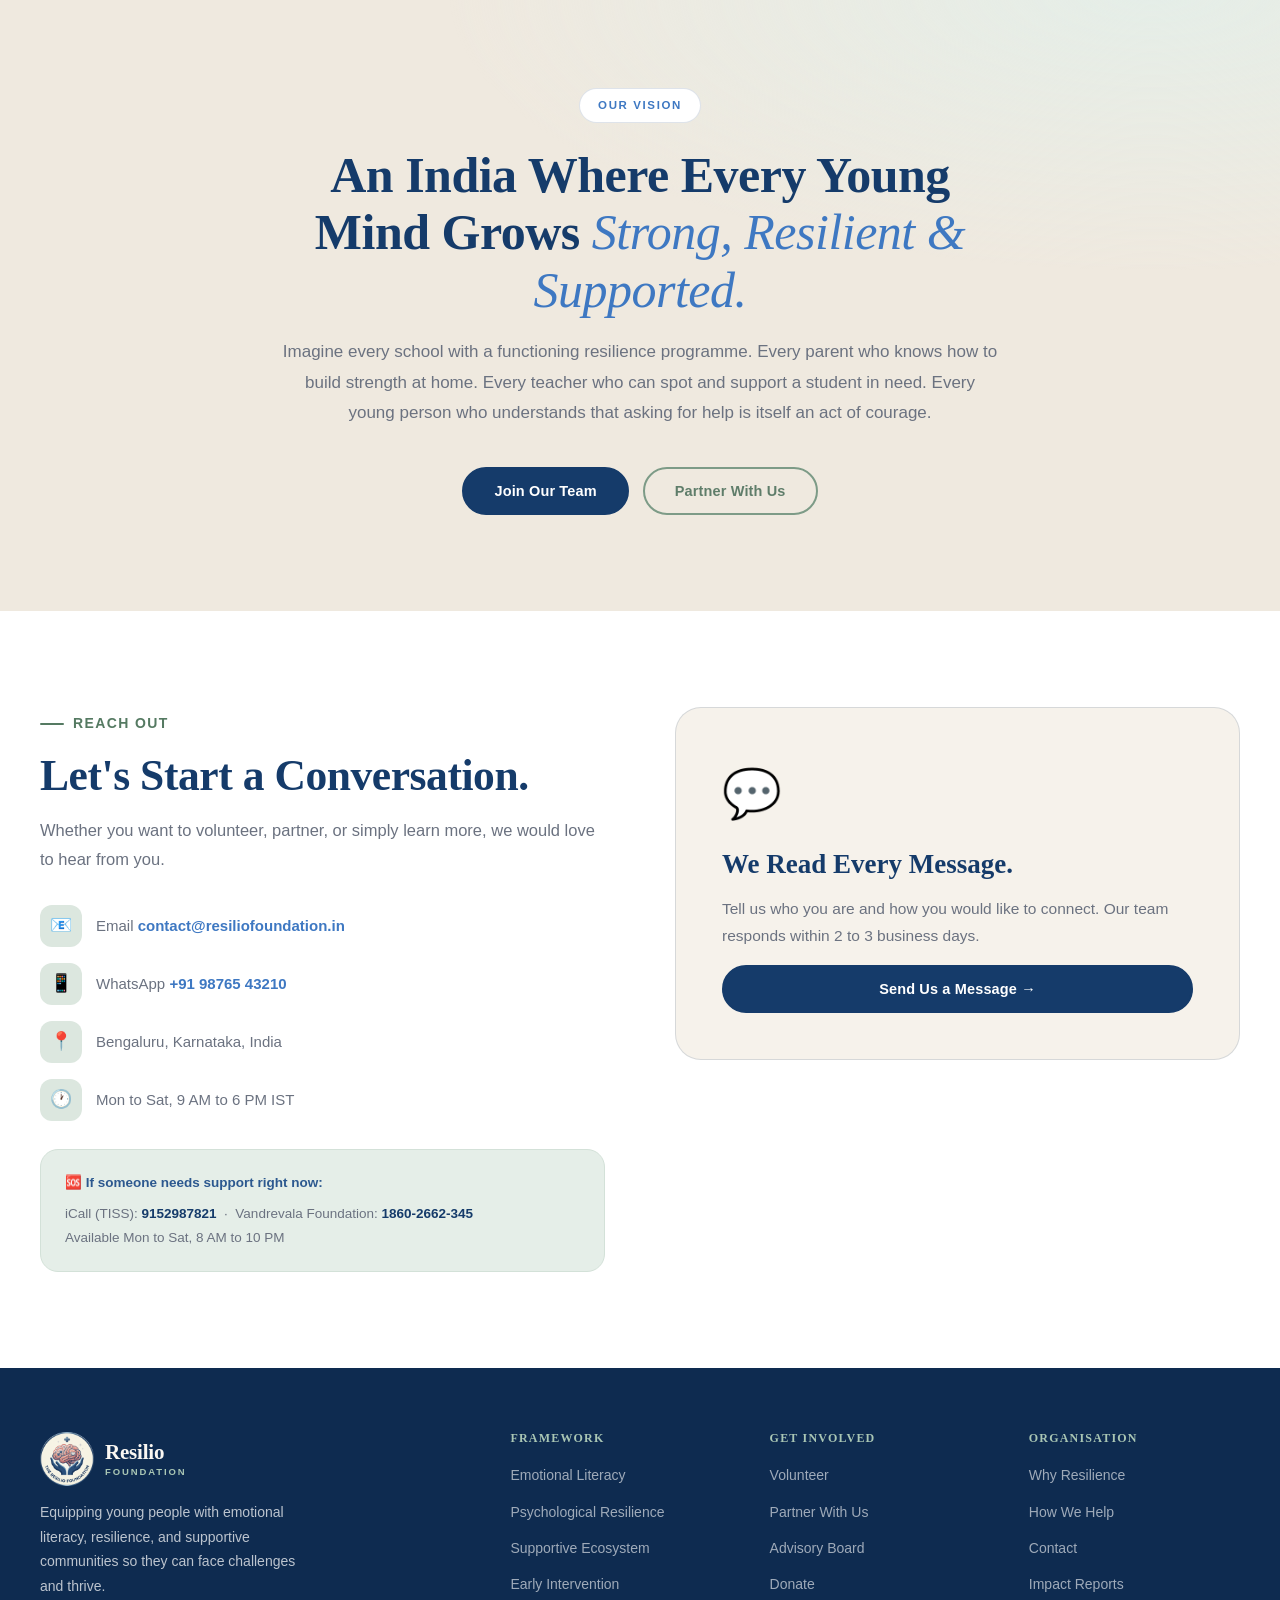
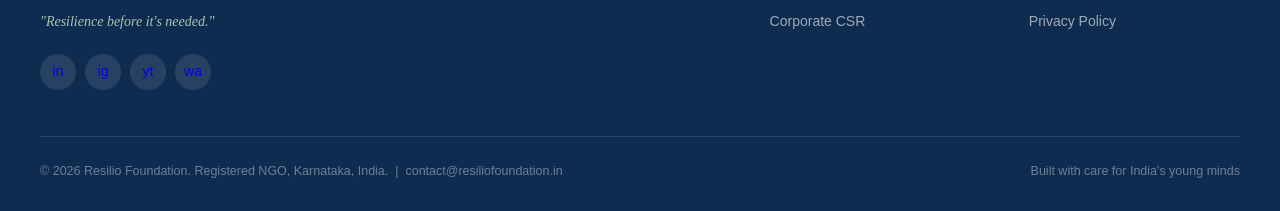
==== commit 07a006bd: "Enhance SEO with meta tags in index.html Added title, description, keywords, and robots meta tags fo" ====
--- a/index.html
+++ b/index.html
@@ -1,6 +1,13 @@
 <!DOCTYPE html>
 <html lang="en">
 <head>
+  <title>Resilio Foundation | Building Resilience in India's Young Minds</title>
+
+<meta name="description" content="Resilio Foundation works to build resilience, emotional wellbeing, and mental health awareness among young people in India.">
+
+<meta name="keywords" content="Resilio Foundation, youth mental health, resilience building, India, volunteering">
+
+<meta name="robots" content="index, follow">
   <meta charset="UTF-8">
   <meta name="viewport" content="width=device-width, initial-scale=1.0">
   <title>Resilio Foundation — Building Resilience in Young Minds</title>
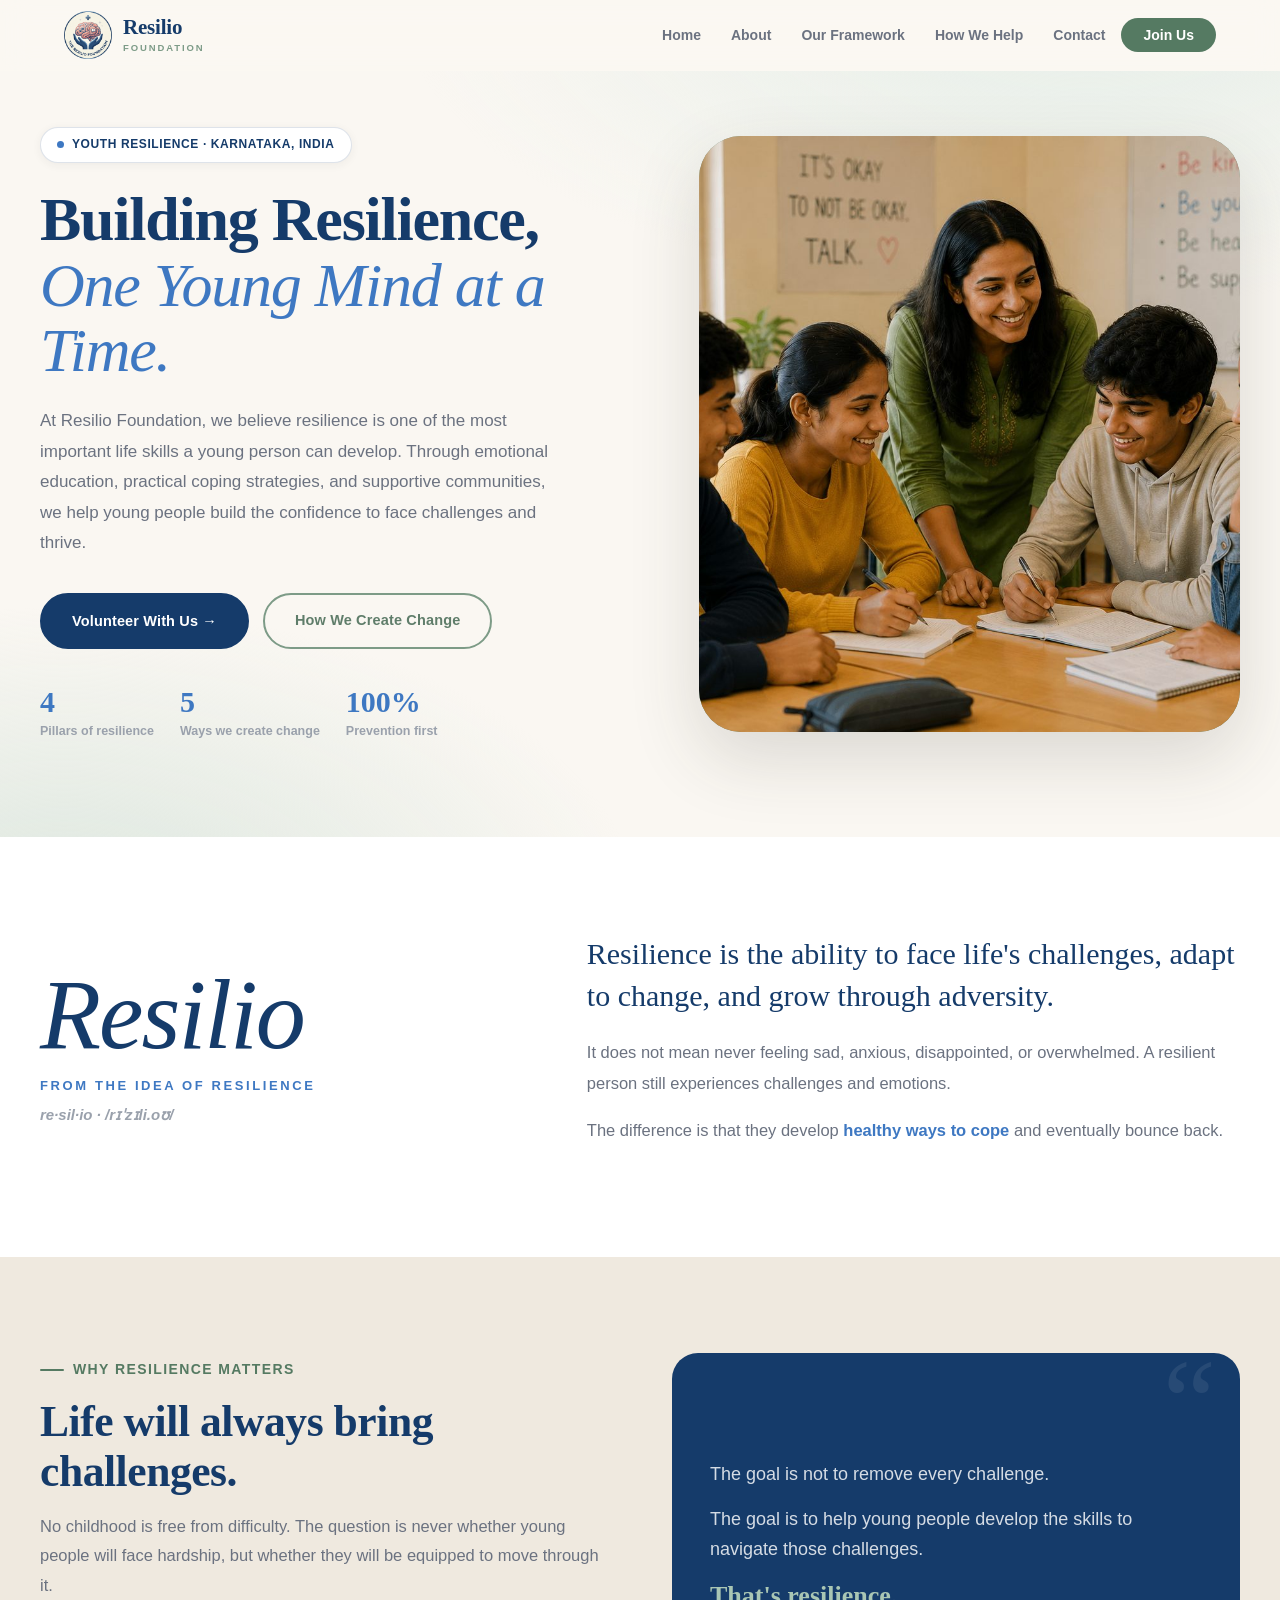
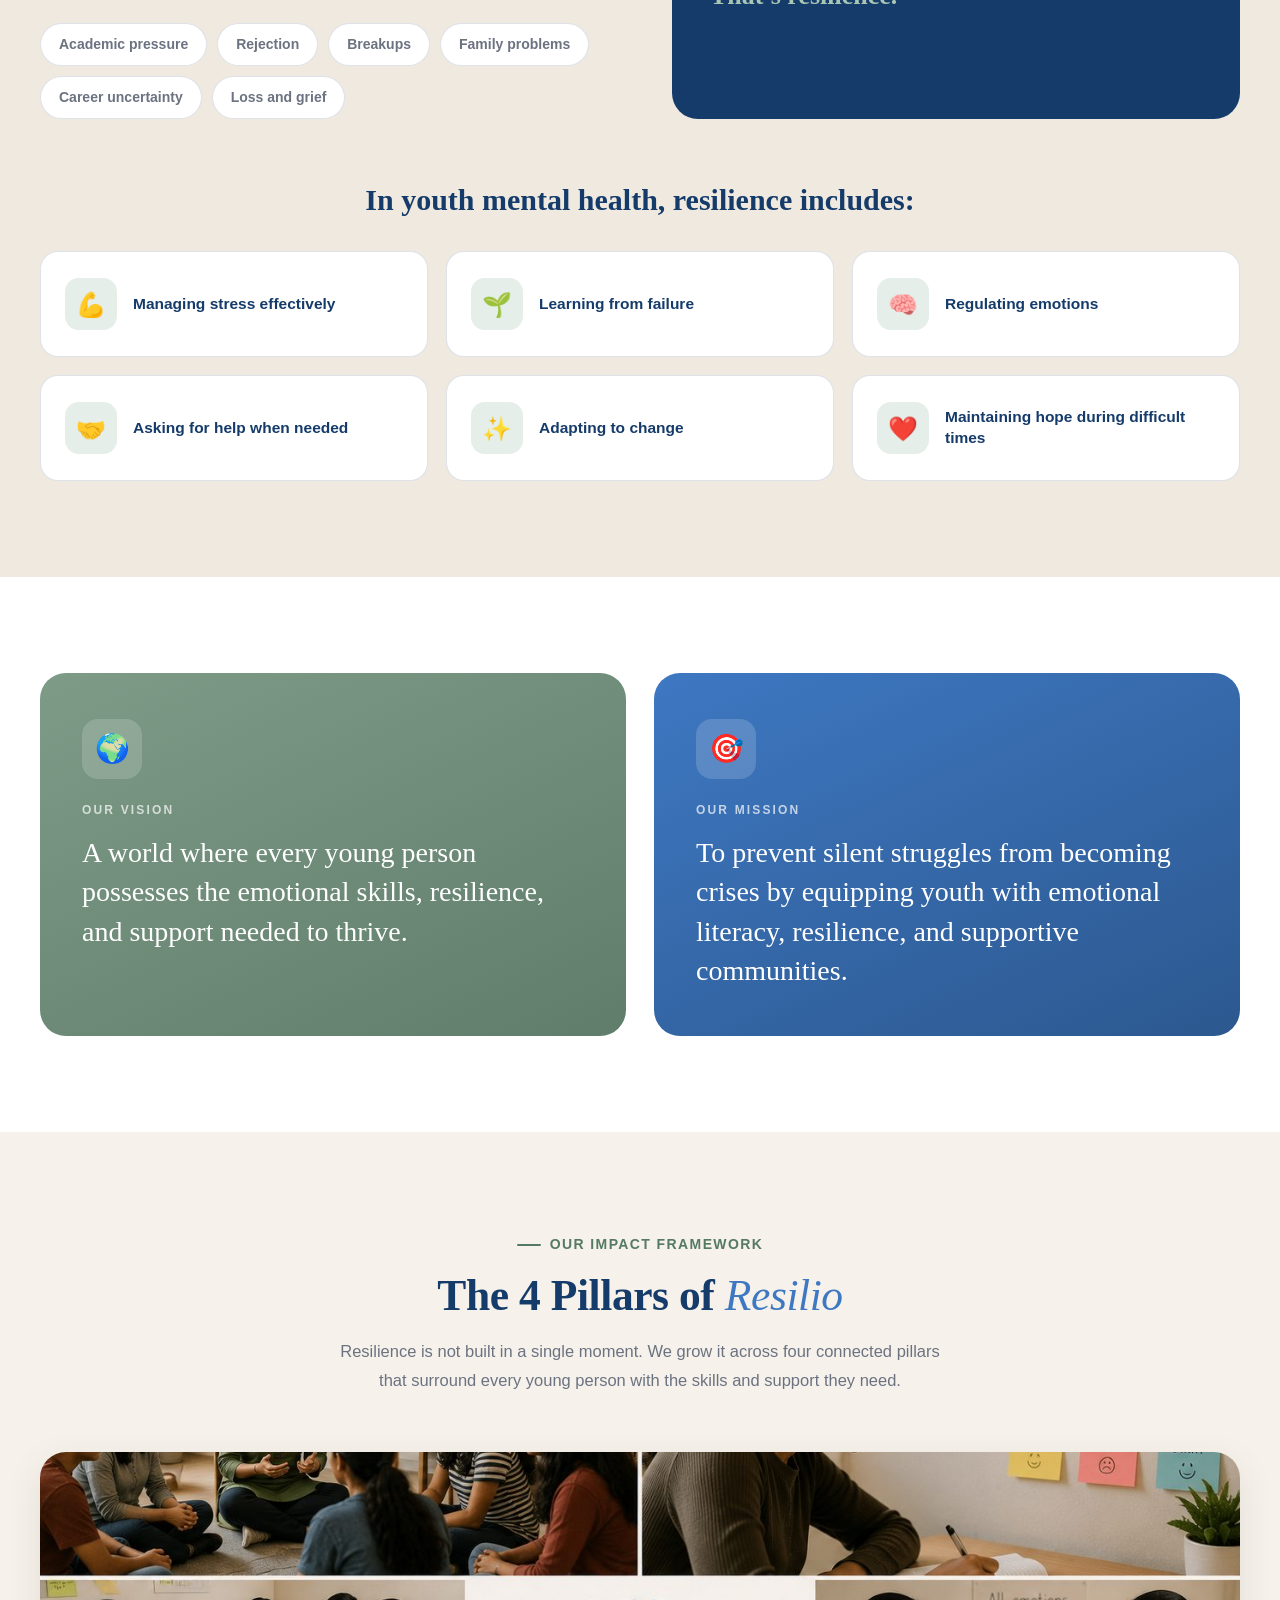
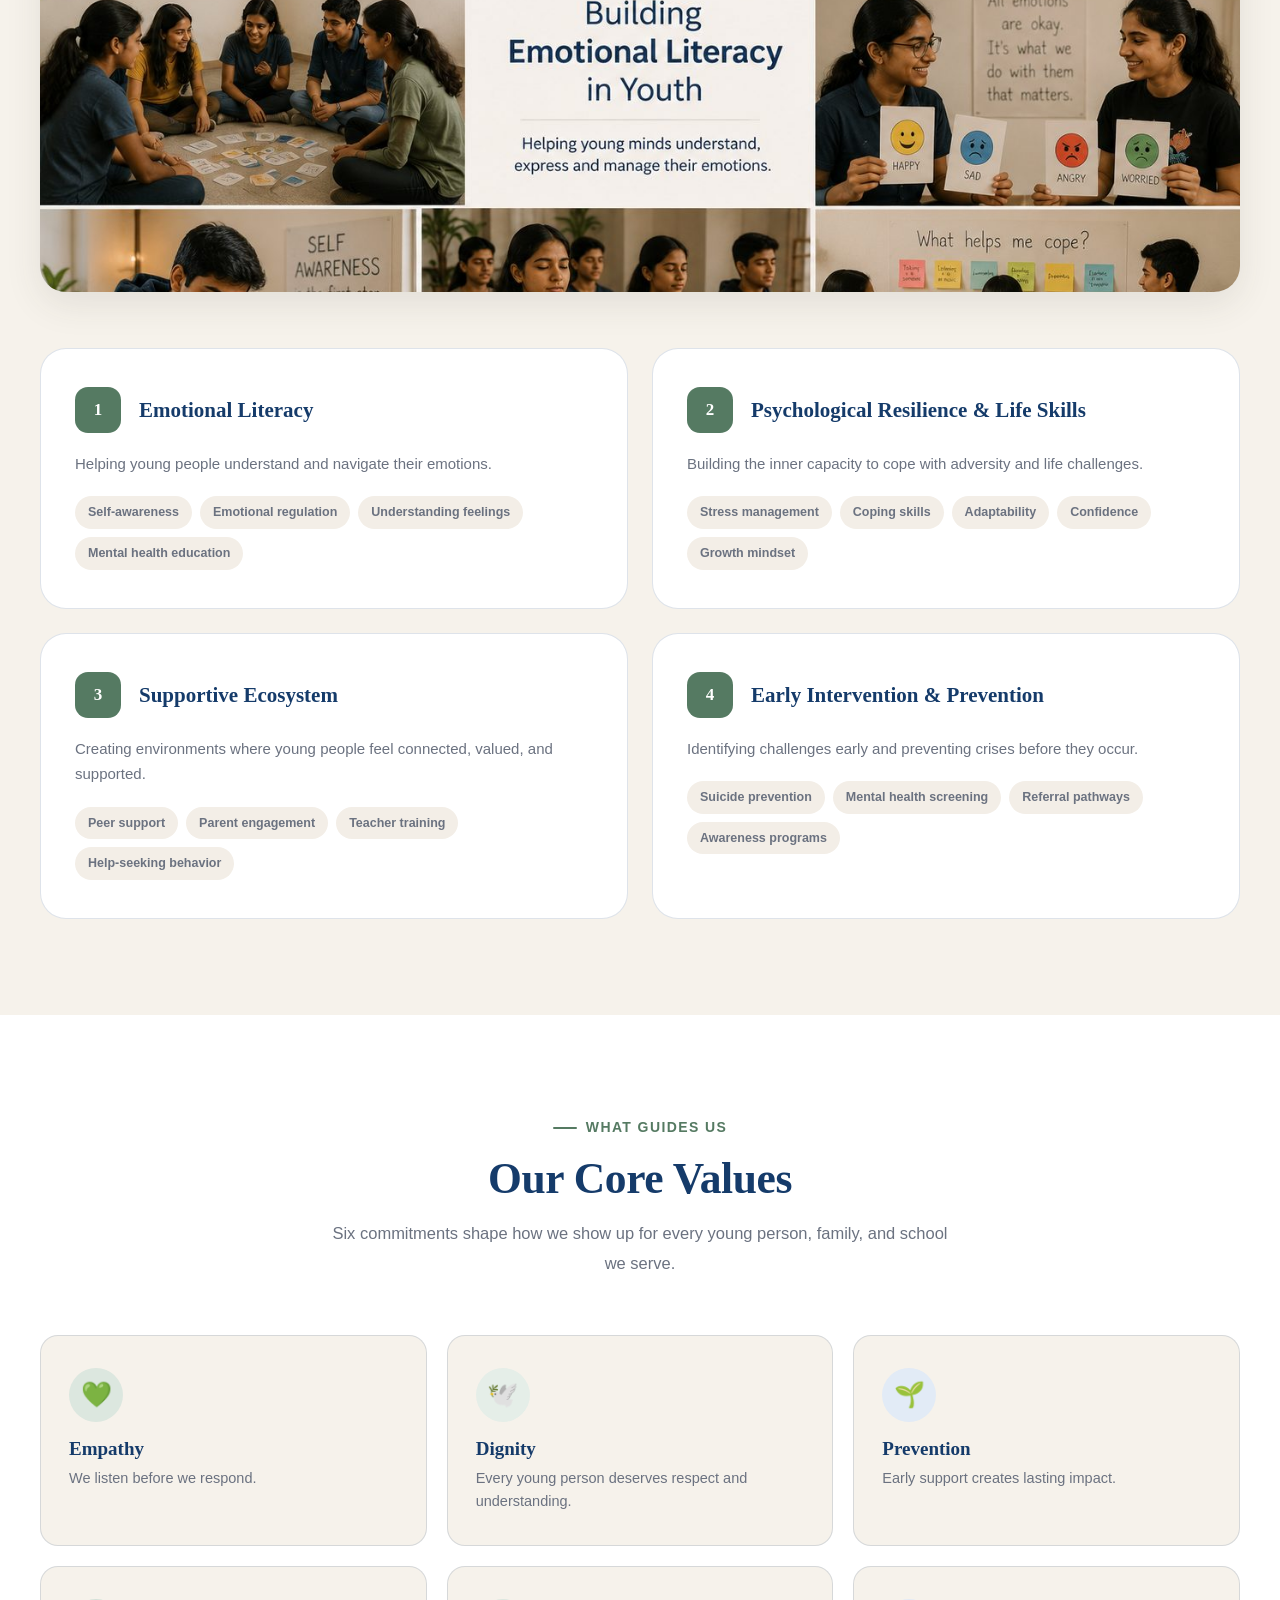
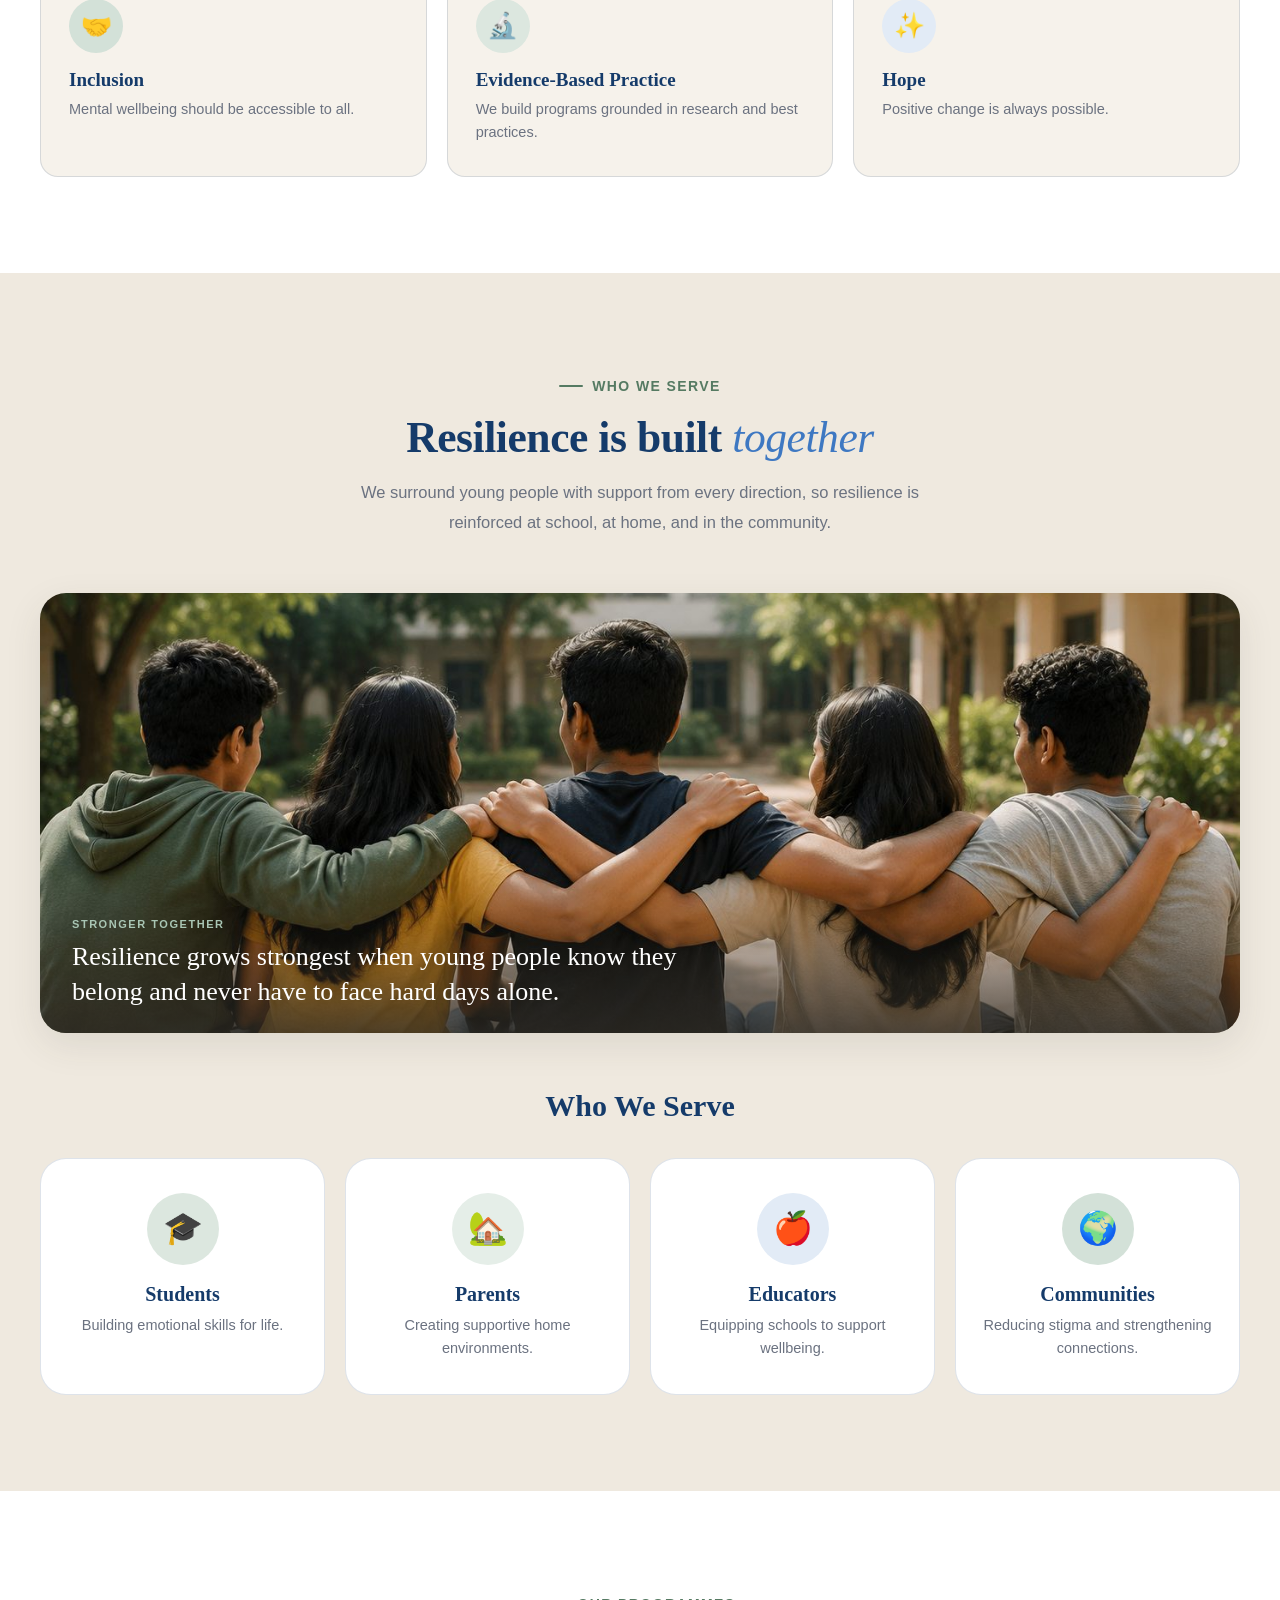
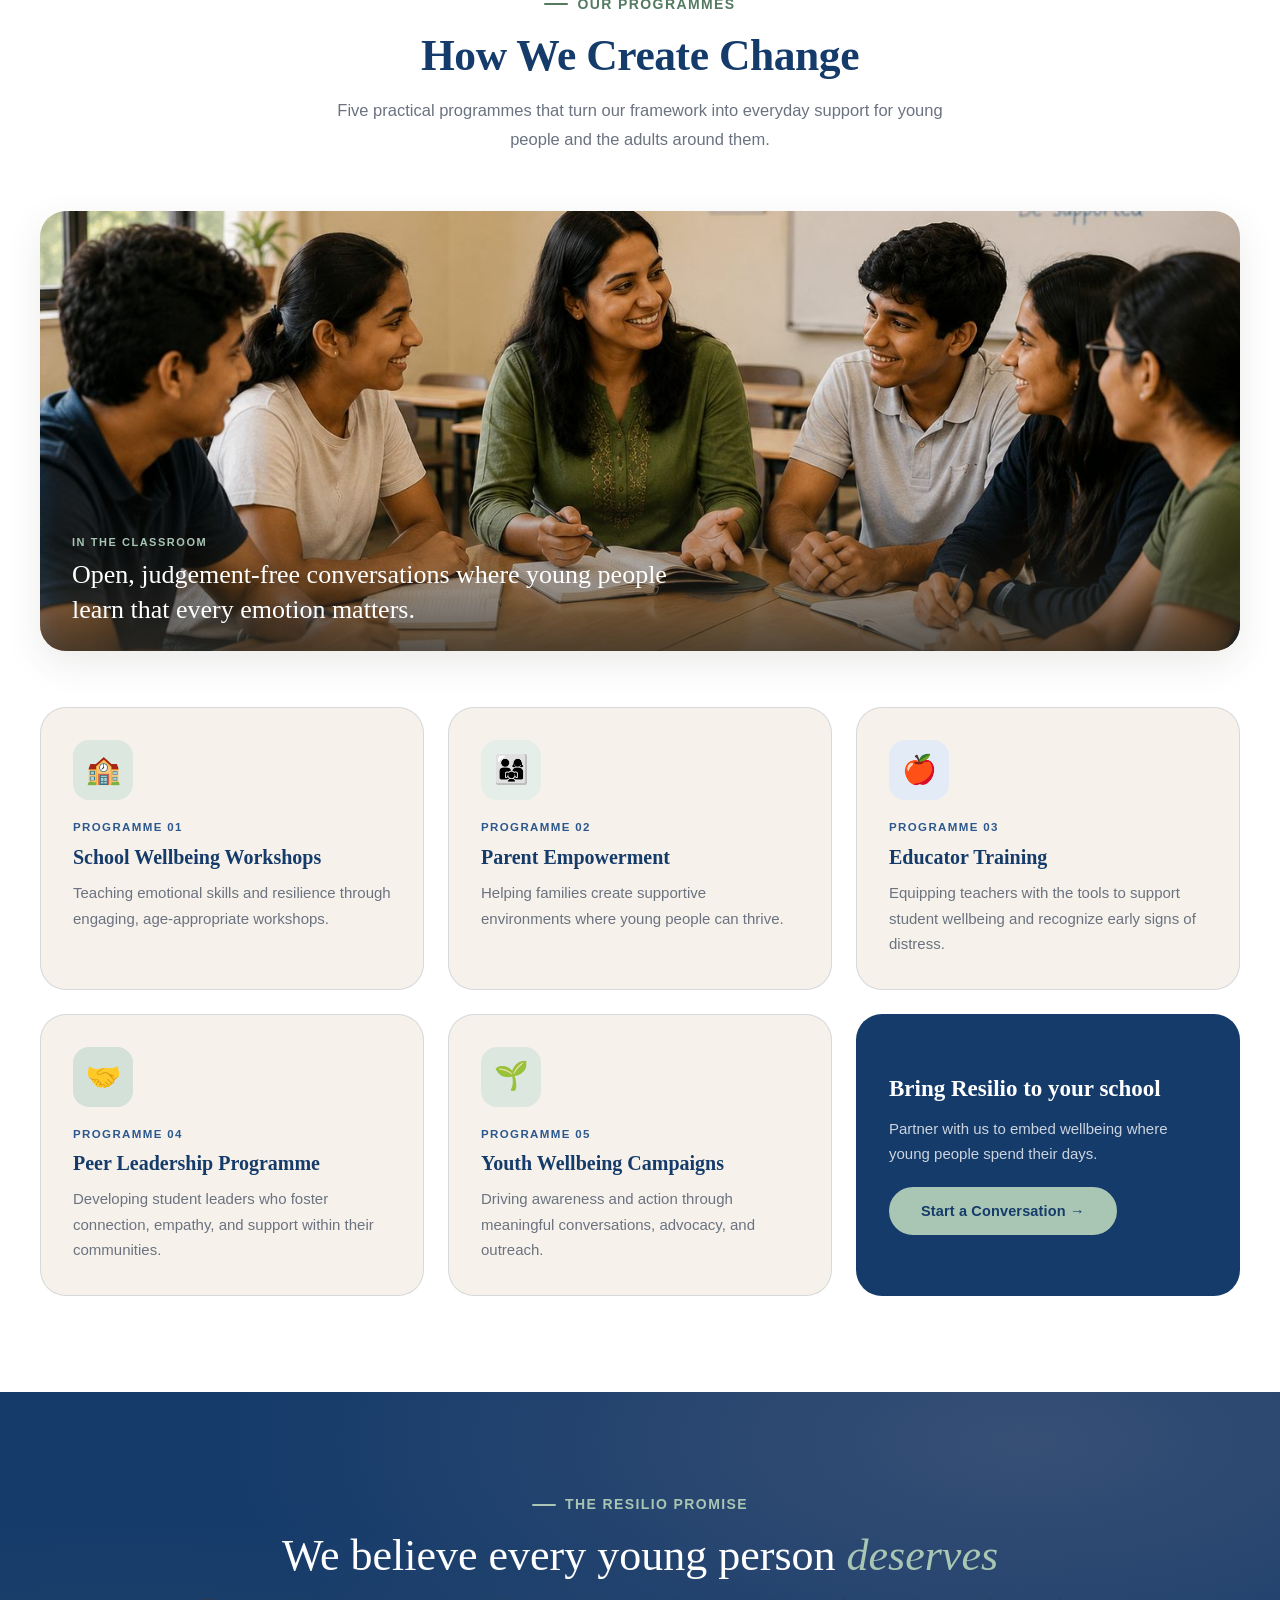
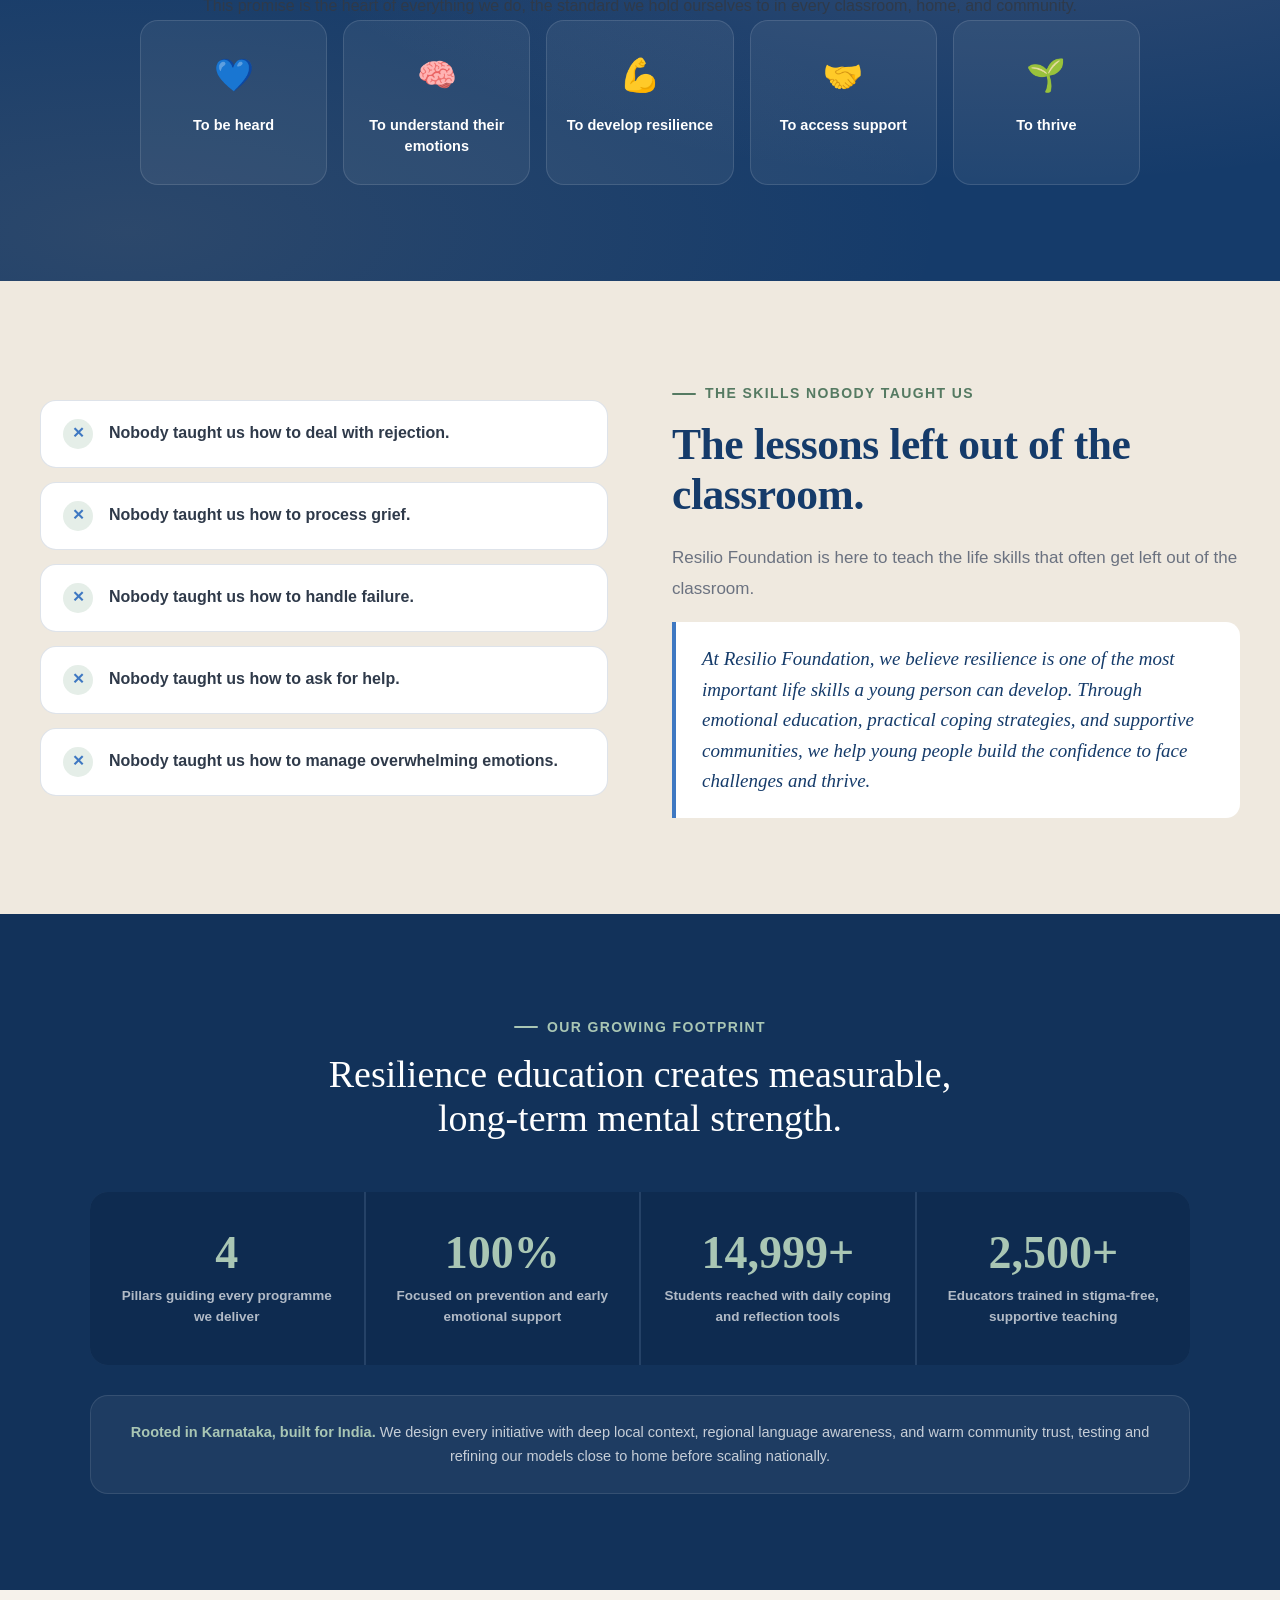
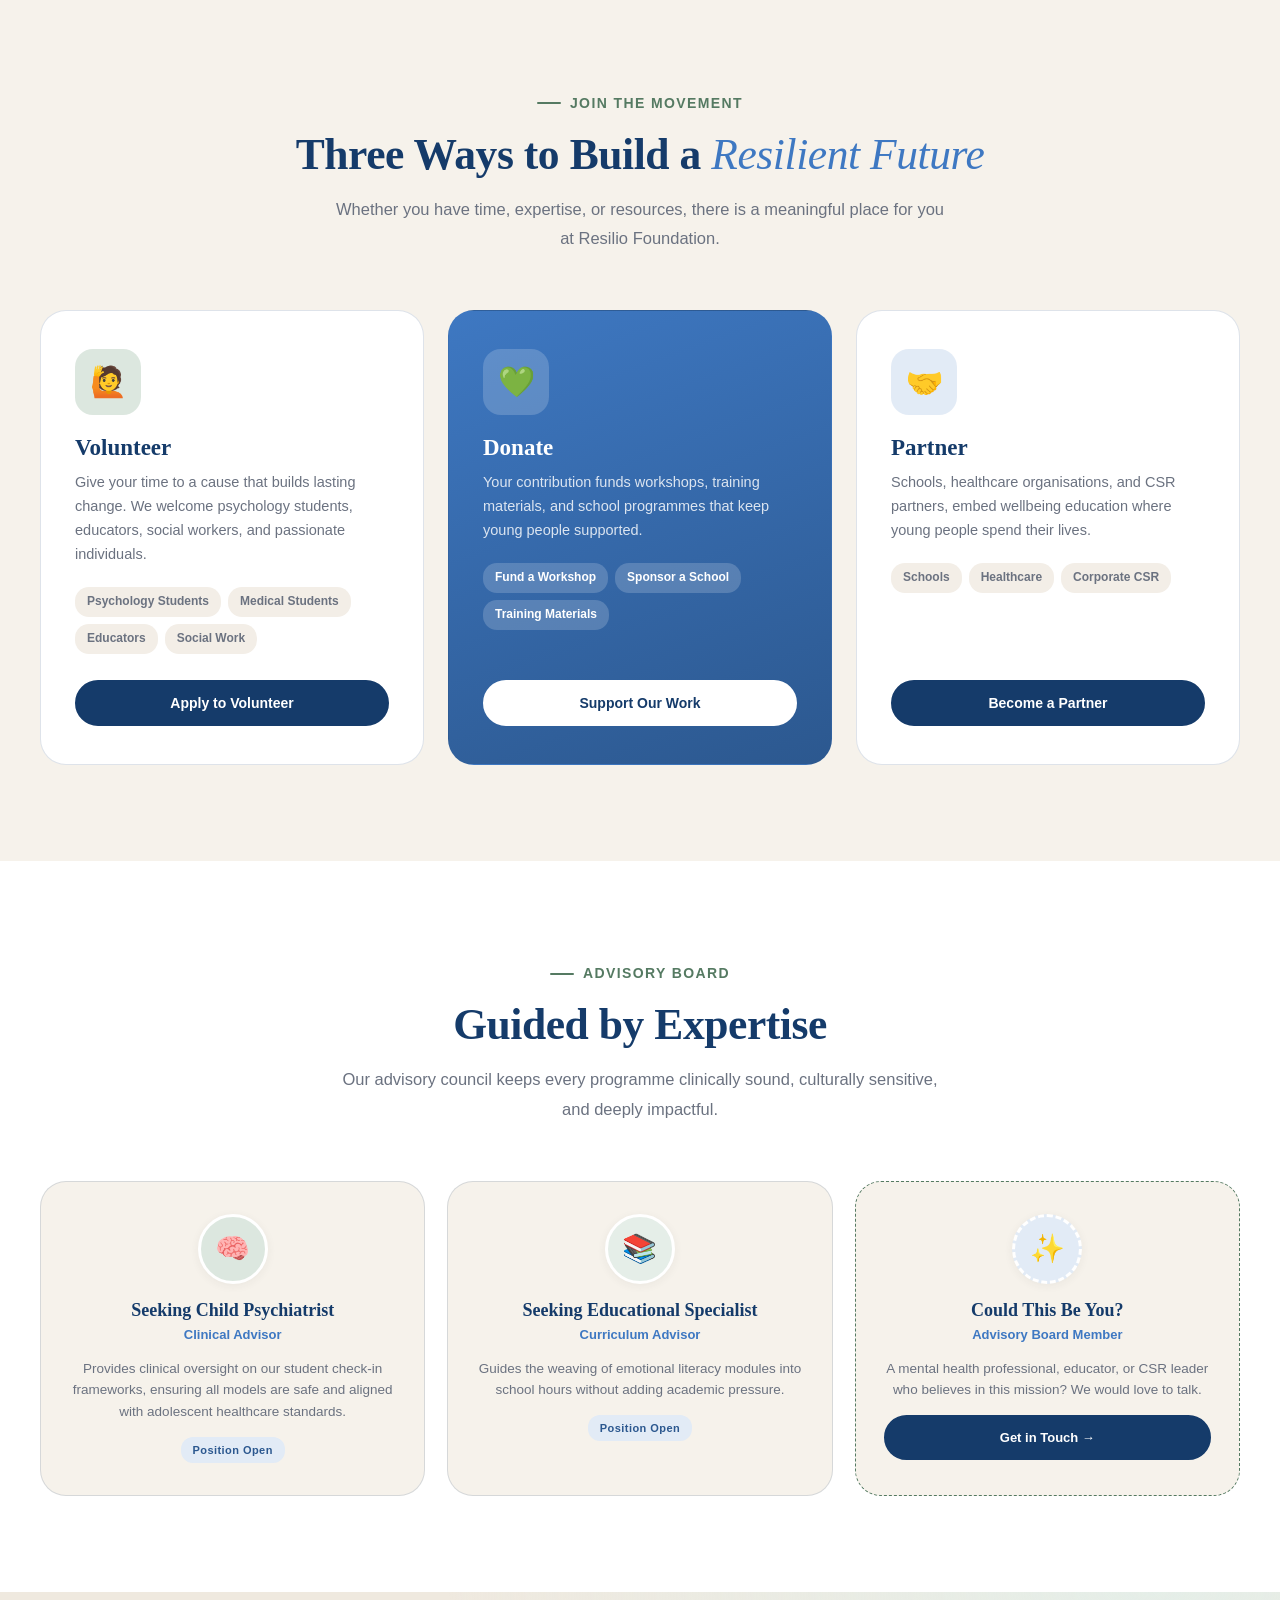
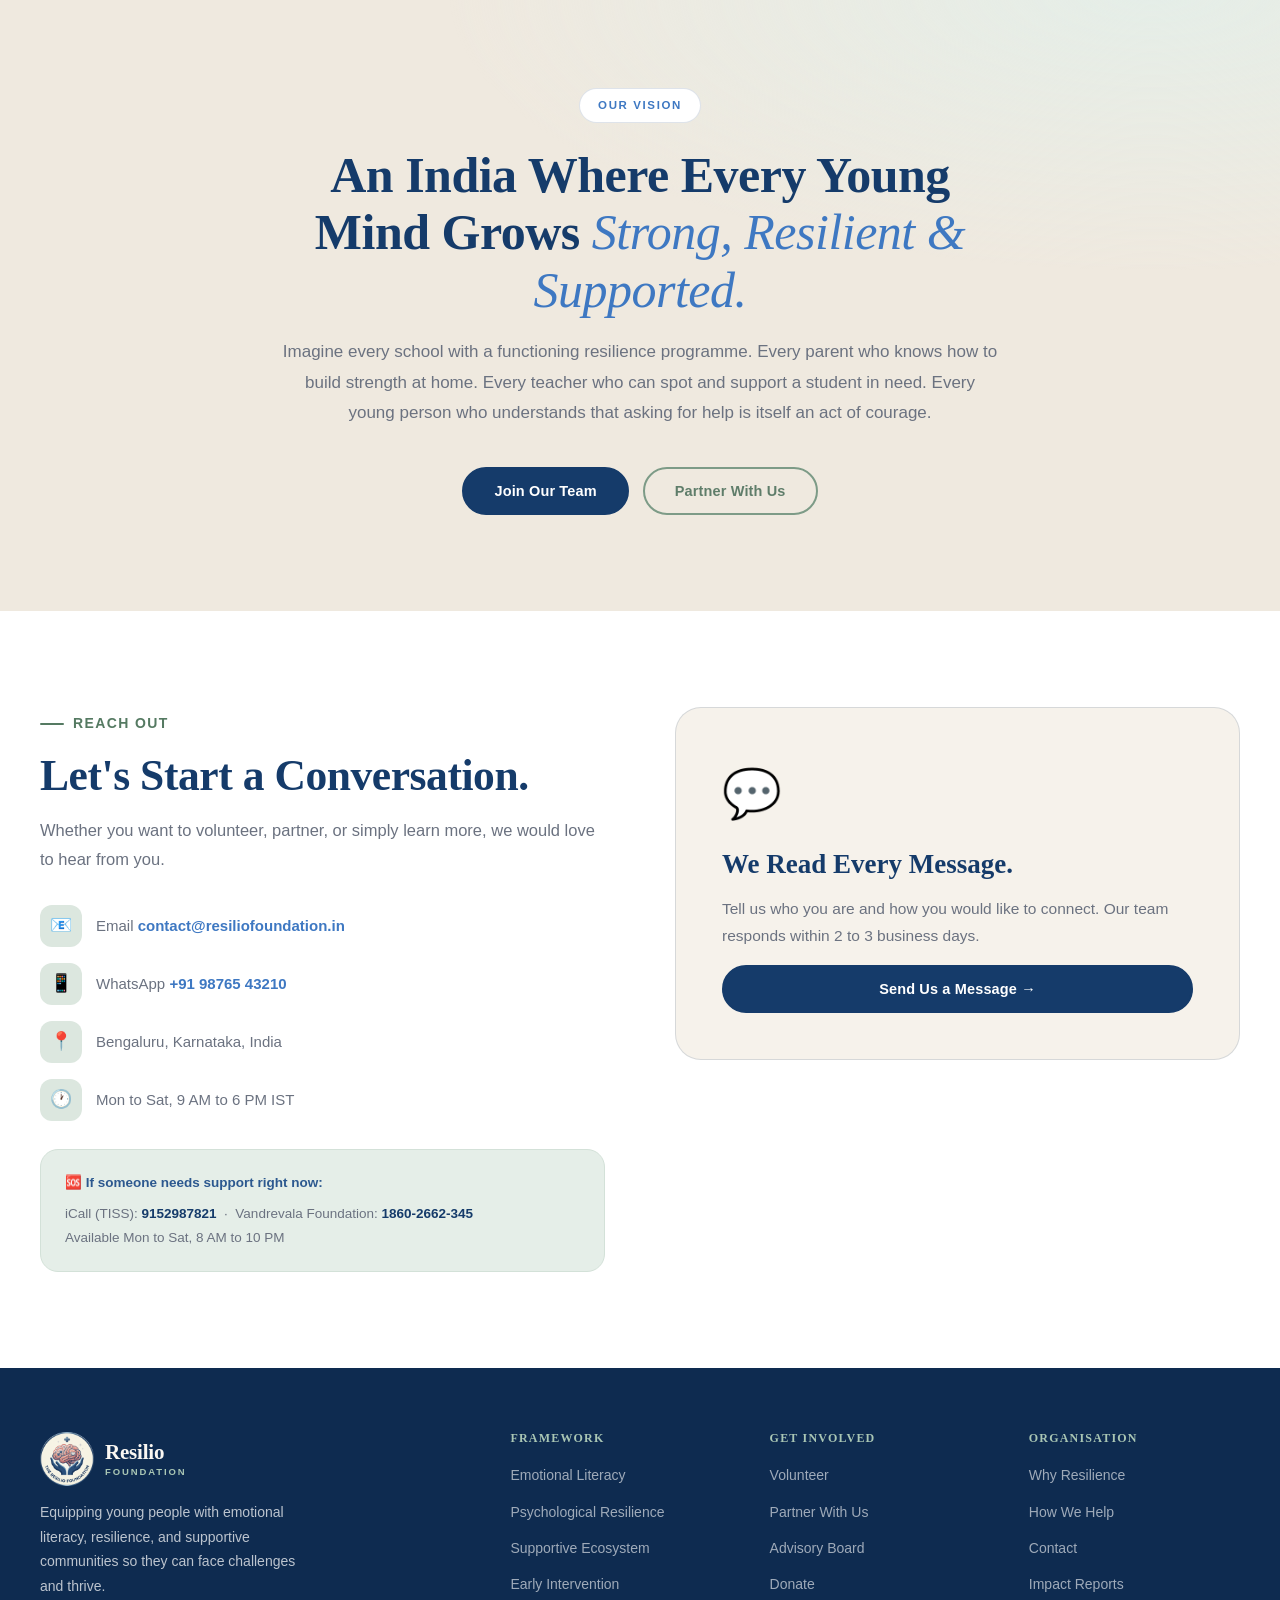
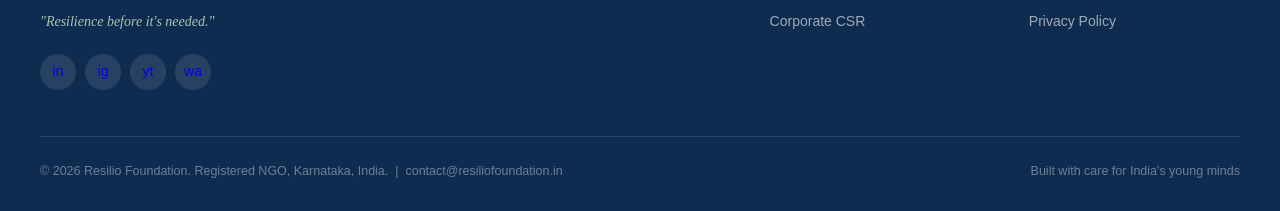
==== commit 5c53a31e: "Update index.html" ====
--- a/index.html
+++ b/index.html
@@ -17,6 +17,10 @@
   <link href="https://fonts.googleapis.com/css2?family=Fraunces:ital,opsz,wght@0,9..144,400;0,9..144,500;0,9..144,600;0,9..144,700;1,9..144,400;1,9..144,500&family=Nunito+Sans:ital,opsz,wght@0,6..12,300;0,6..12,400;0,6..12,500;0,6..12,600;0,6..12,700;0,6..12,800;0,6..12,900&display=swap" rel="stylesheet">
 
   <link rel="stylesheet" href="css/style.css">
+  <meta property="og:title" content="Resilio Foundation">
+<meta property="og:description" content="Building resilience and emotional wellbeing among India's young minds.">
+<meta property="og:url" content="https://resiliofoundation.com">
+<meta property="og:type" content="website">
 </head>
 <body>
 
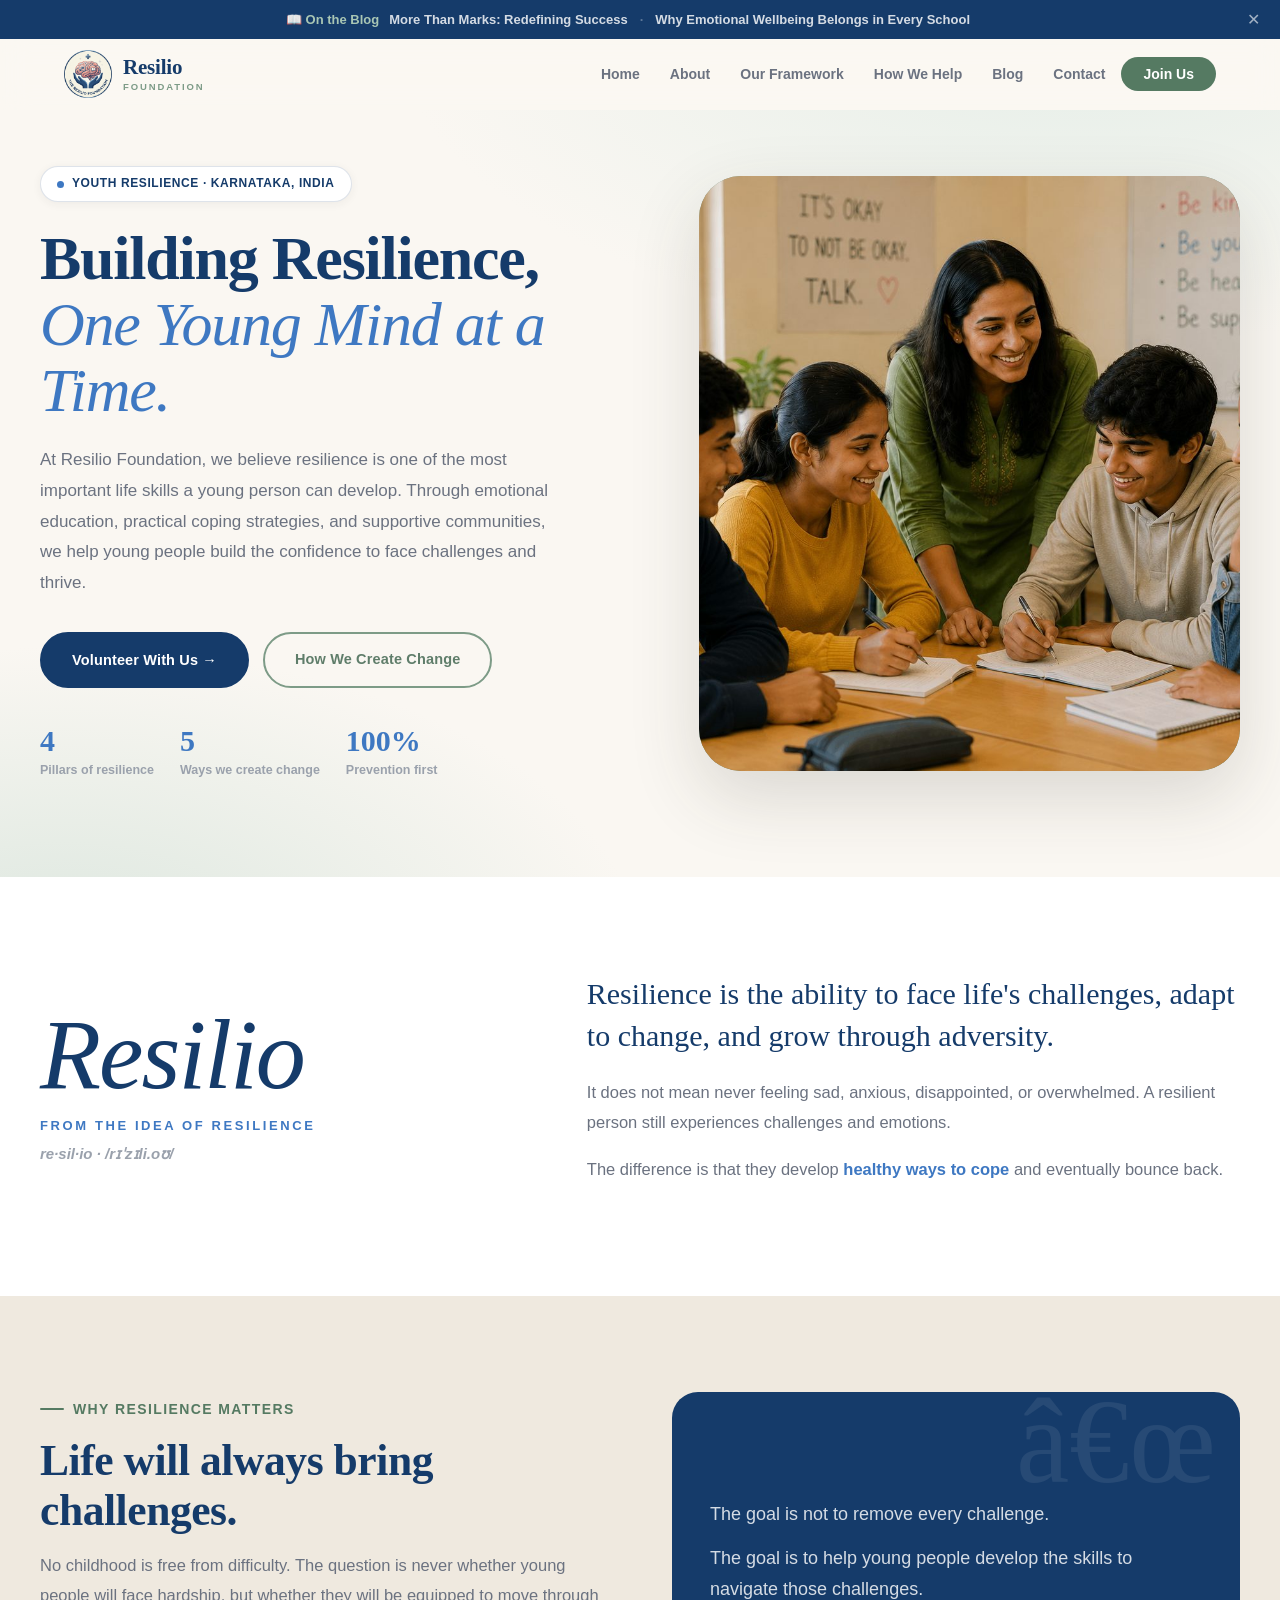
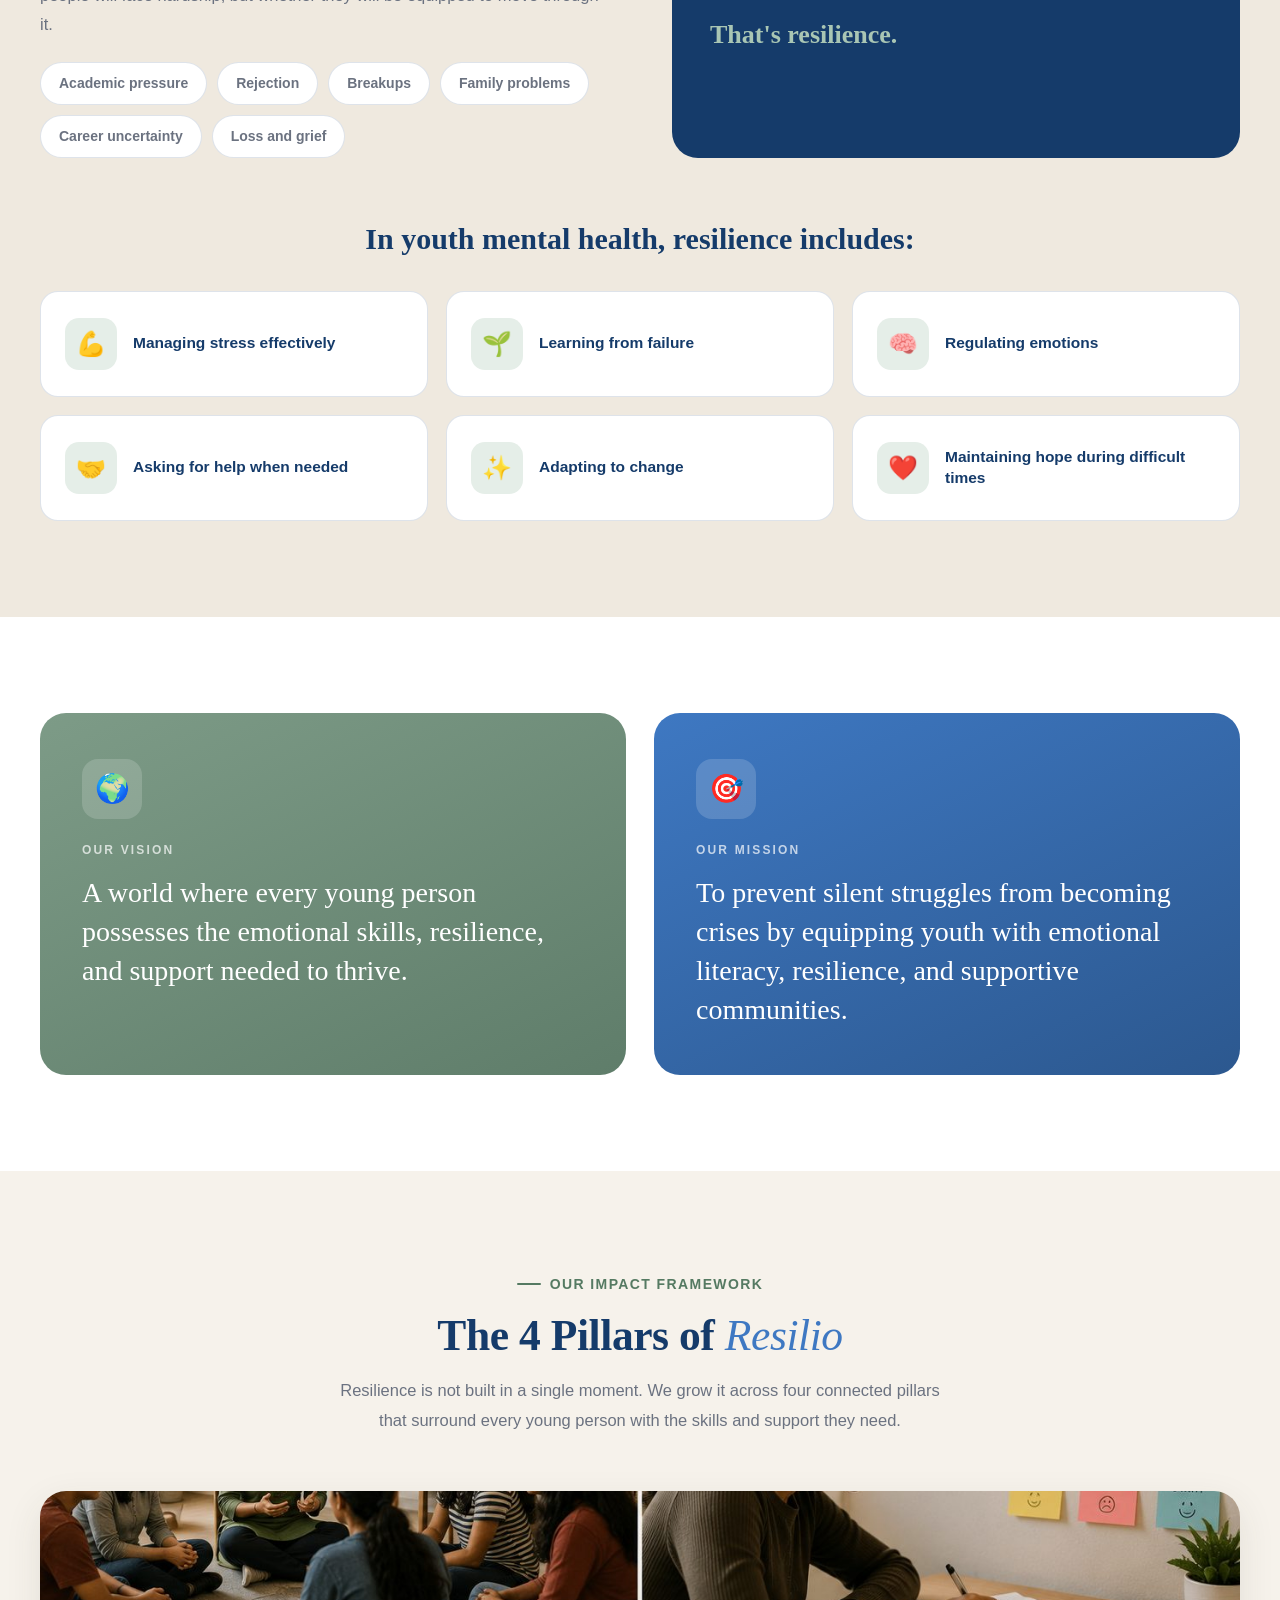
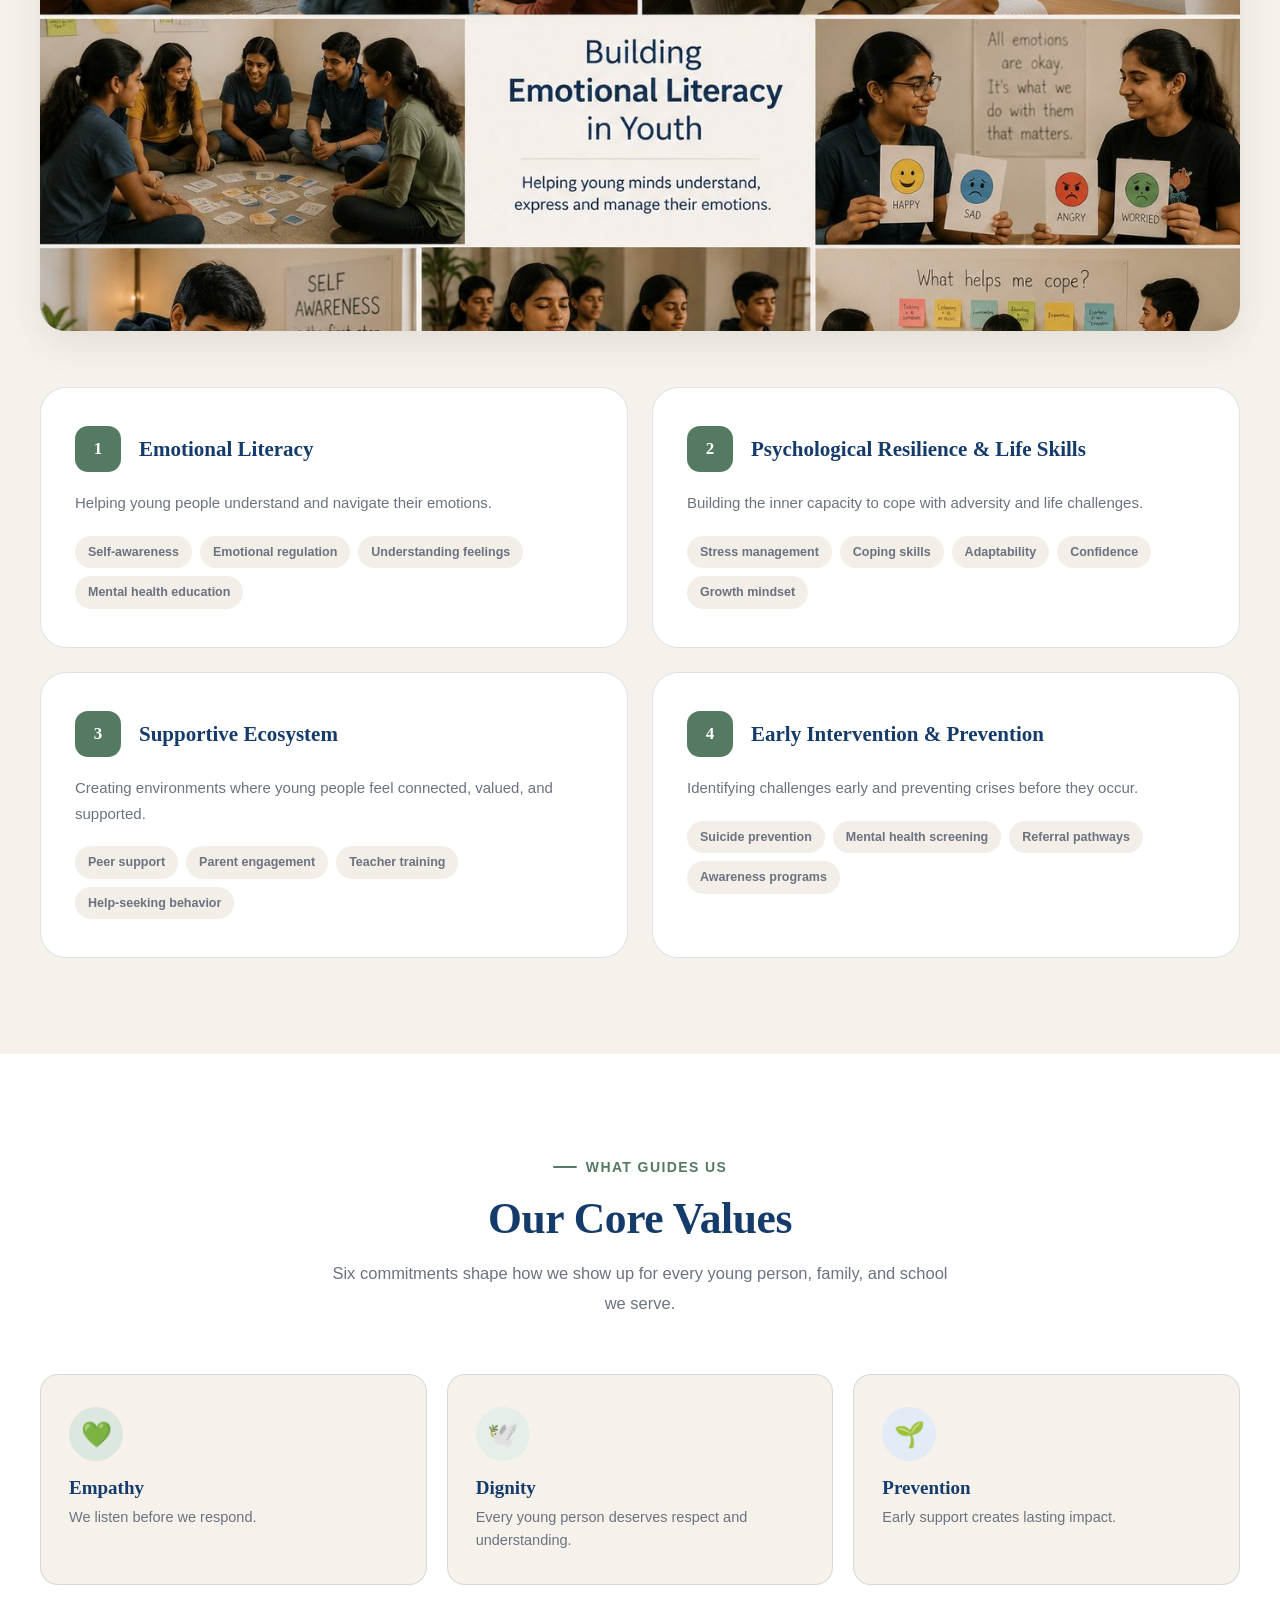
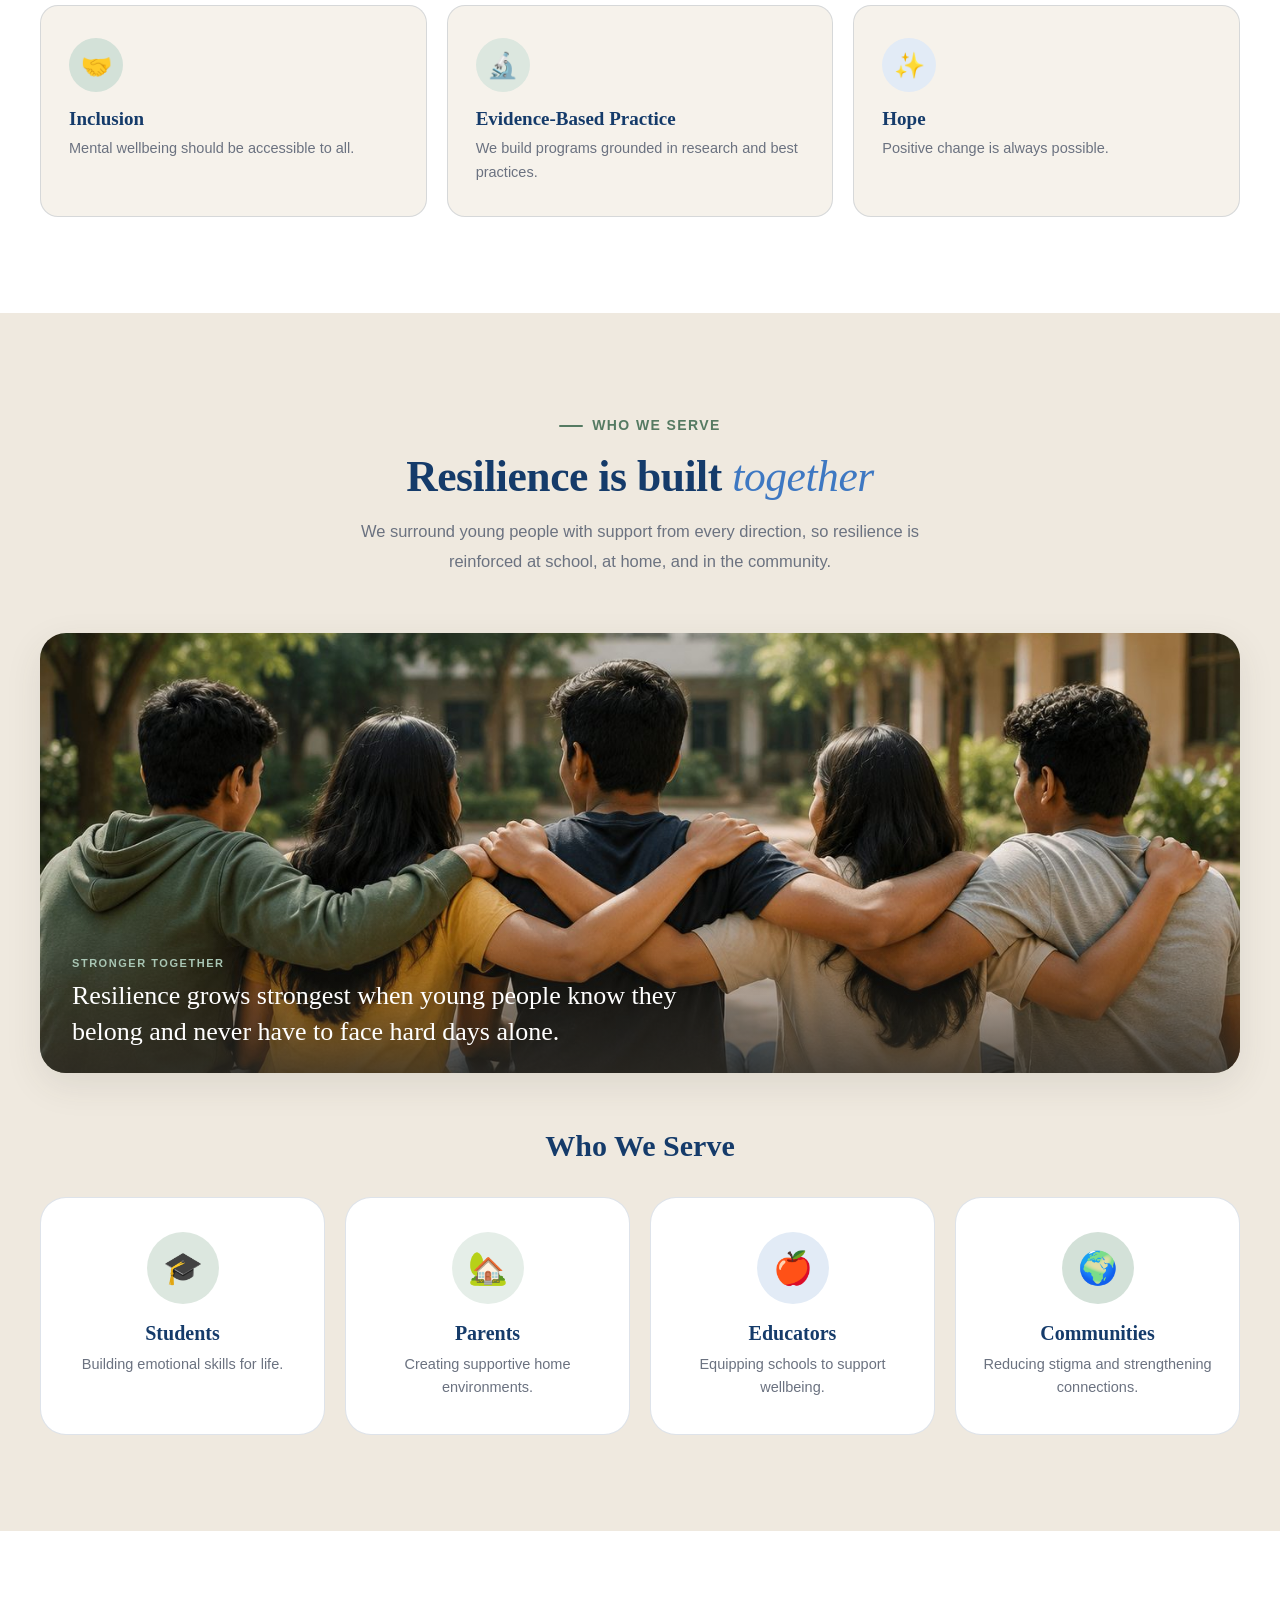
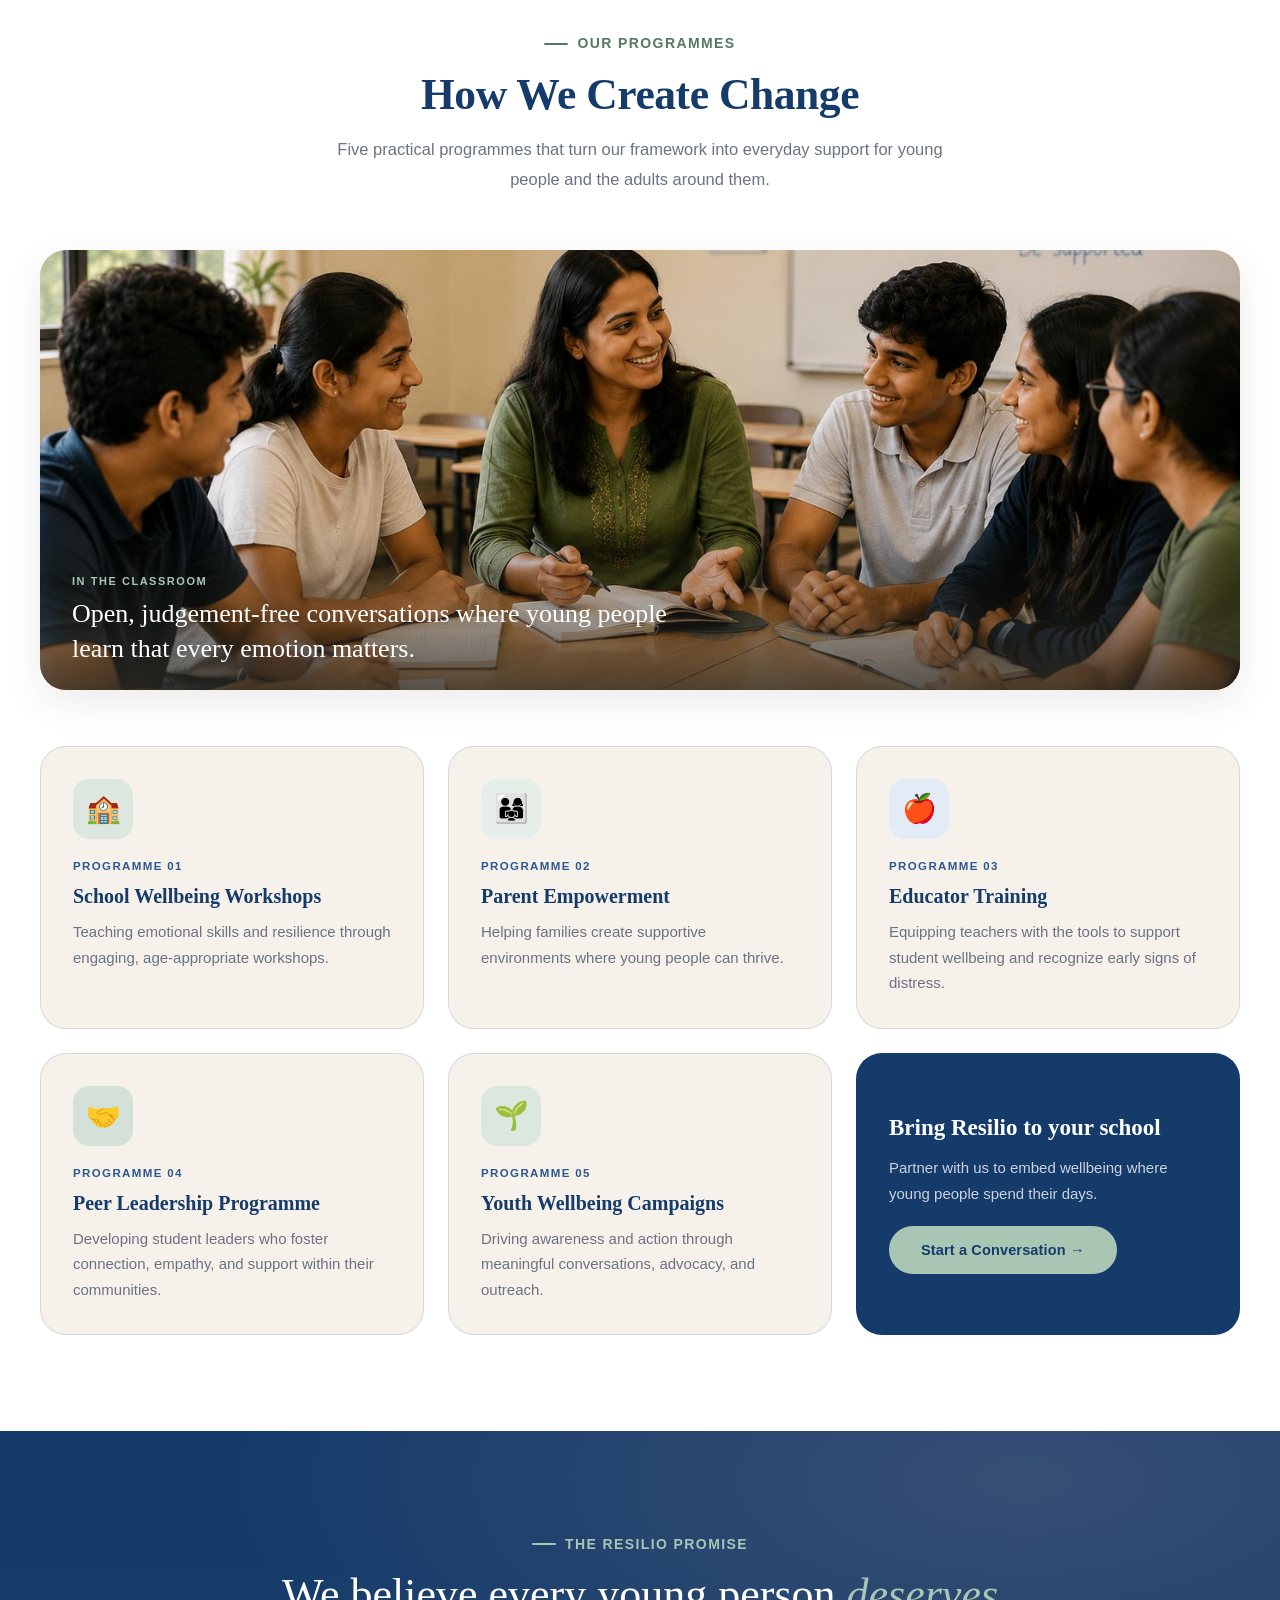
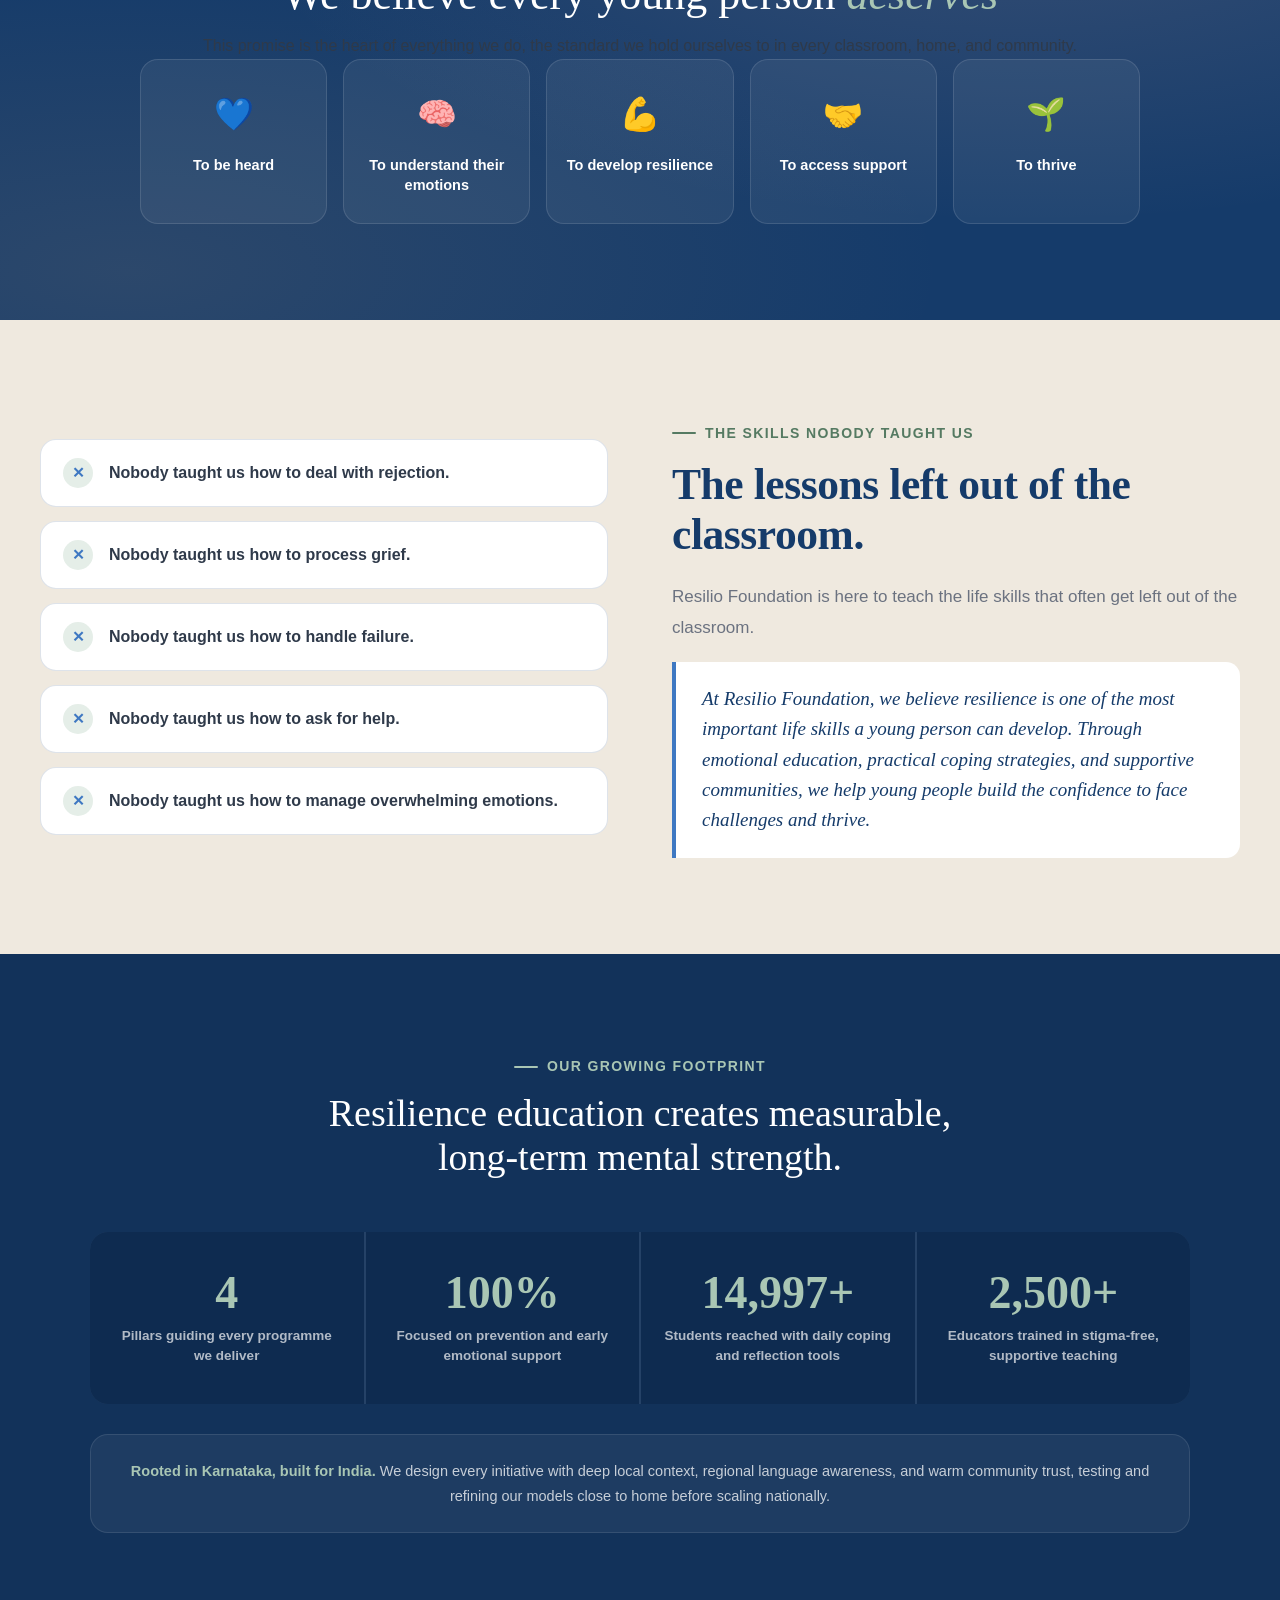
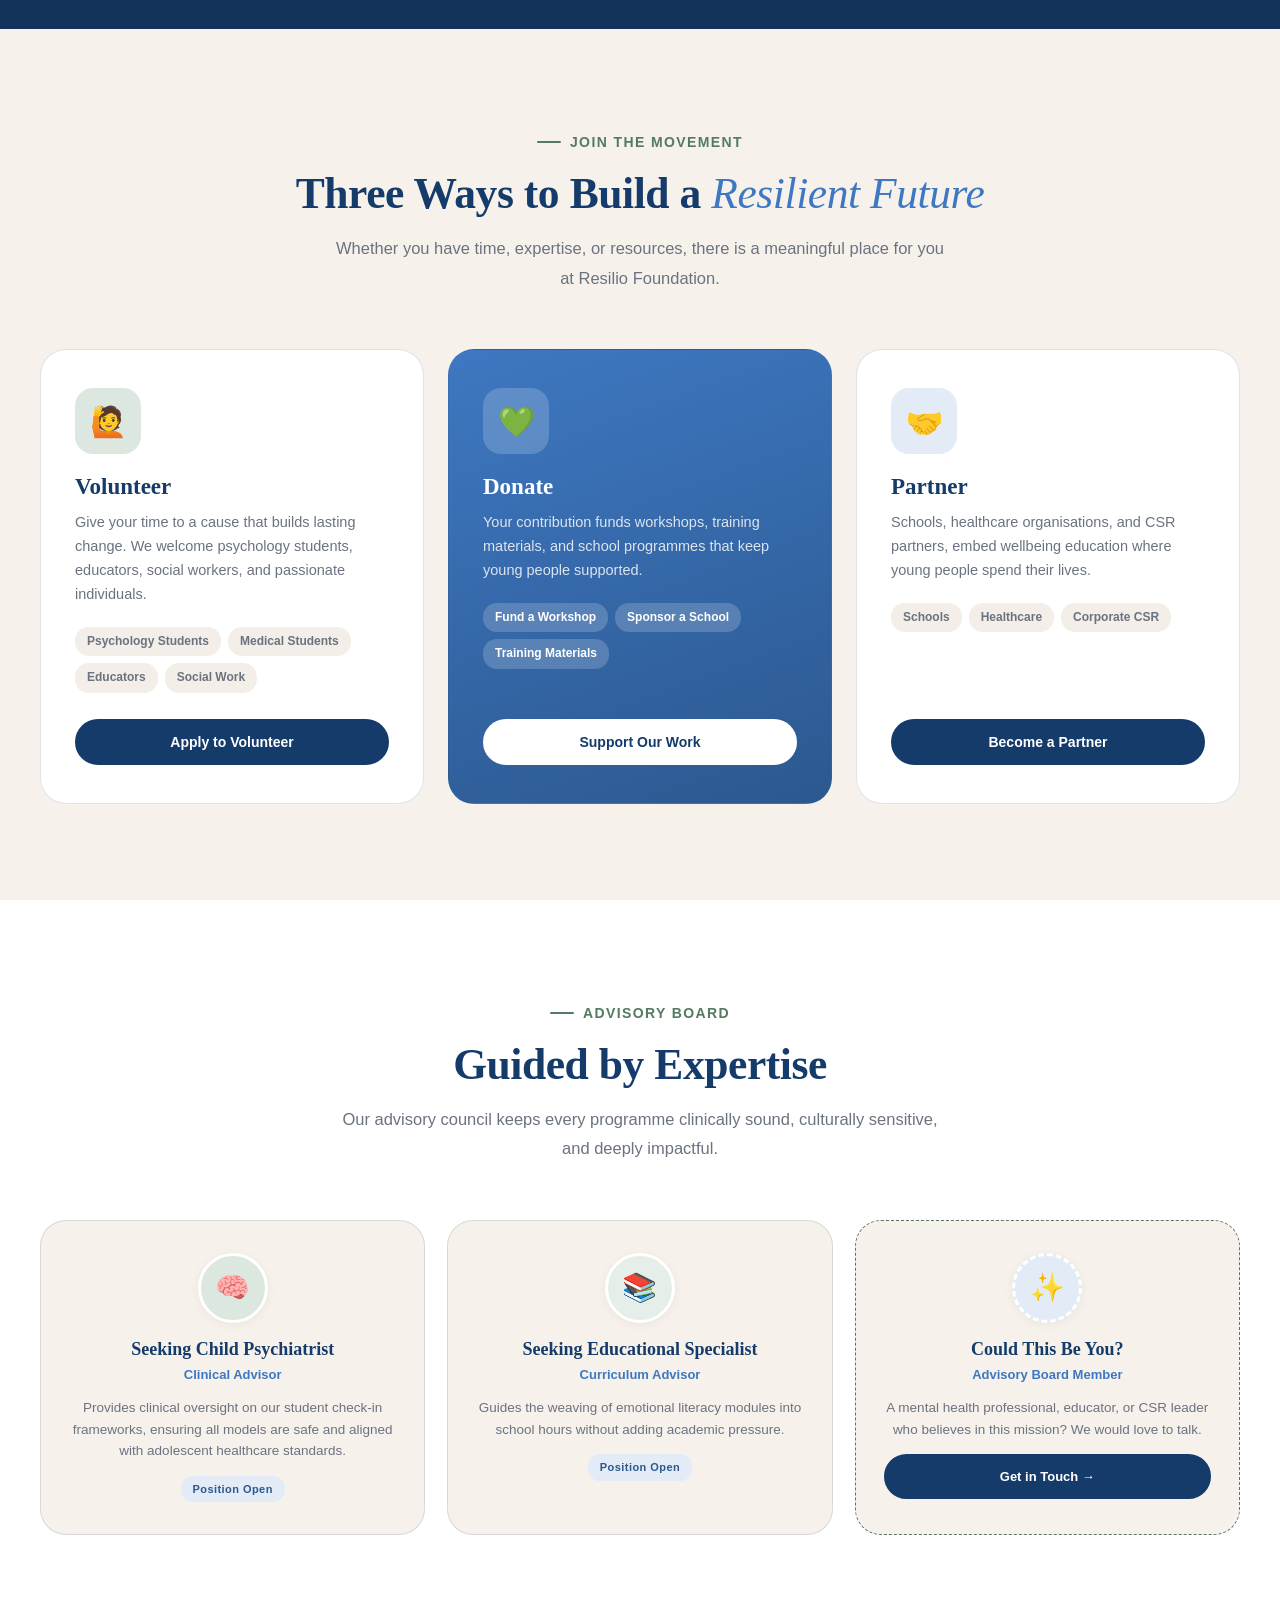
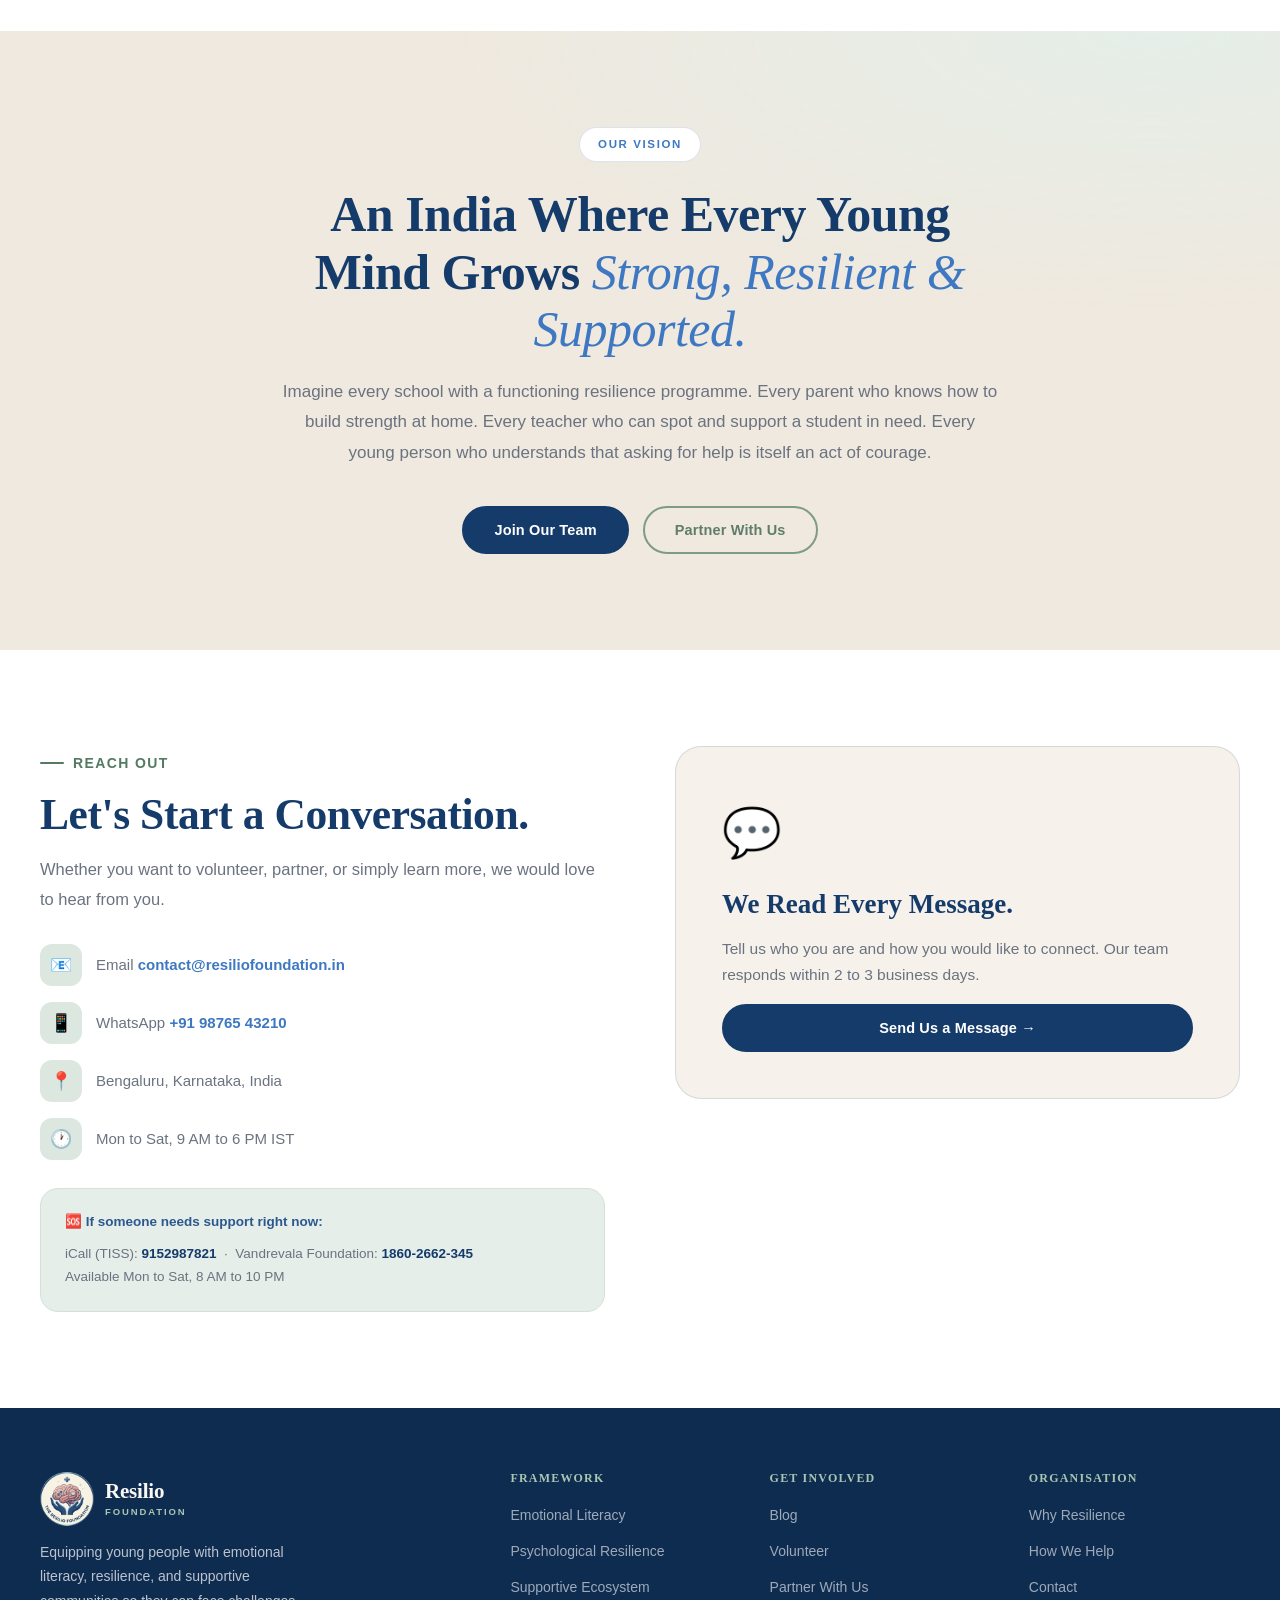
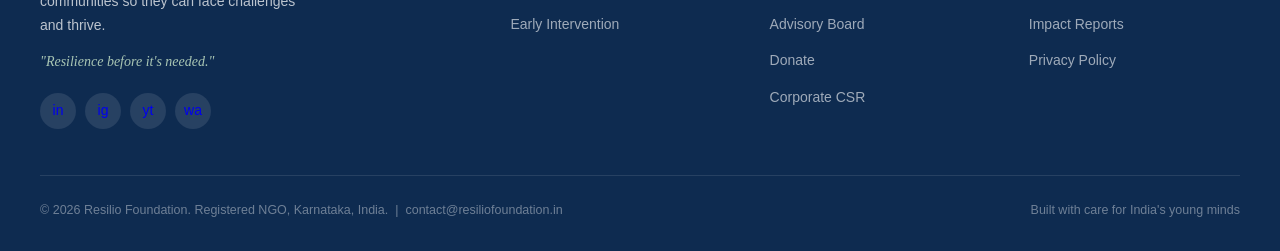
==== commit e2ae01a9: "Refactor HTML structure and improve form accessibility Updated meta tags and form fields for volunte" ====
--- a/index.html
+++ b/index.html
@@ -1,13 +1,7 @@
+
 <!DOCTYPE html>
 <html lang="en">
 <head>
-  <title>Resilio Foundation | Building Resilience in India's Young Minds</title>
-
-<meta name="description" content="Resilio Foundation works to build resilience, emotional wellbeing, and mental health awareness among young people in India.">
-
-<meta name="keywords" content="Resilio Foundation, youth mental health, resilience building, India, volunteering">
-
-<meta name="robots" content="index, follow">
   <meta charset="UTF-8">
   <meta name="viewport" content="width=device-width, initial-scale=1.0">
   <title>Resilio Foundation — Building Resilience in Young Minds</title>
@@ -17,10 +11,6 @@
   <link href="https://fonts.googleapis.com/css2?family=Fraunces:ital,opsz,wght@0,9..144,400;0,9..144,500;0,9..144,600;0,9..144,700;1,9..144,400;1,9..144,500&family=Nunito+Sans:ital,opsz,wght@0,6..12,300;0,6..12,400;0,6..12,500;0,6..12,600;0,6..12,700;0,6..12,800;0,6..12,900&display=swap" rel="stylesheet">
 
   <link rel="stylesheet" href="css/style.css">
-  <meta property="og:title" content="Resilio Foundation">
-<meta property="og:description" content="Building resilience and emotional wellbeing among India's young minds.">
-<meta property="og:url" content="https://resiliofoundation.com">
-<meta property="og:type" content="website">
 </head>
 <body>
 
@@ -28,6 +18,14 @@
 <!-- ══ STICKY HEADER ══ -->
 <div class="site-header">
 
+  <!-- Notification bar -->
+  <div class="notif-bar" id="notifBar">
+    <span class="tag">📖 On the Blog</span>
+    <a href="blog-more-than-marks.html">More Than Marks: Redefining Success</a>
+    <span class="notif-sep">·</span>
+    <a href="blog-wellbeing-in-schools.html">Why Emotional Wellbeing Belongs in Every School</a>
+    <button class="notif-close" onclick="closeNotif()" aria-label="Dismiss">✕</button>
+  </div>
 
   <!-- Mobile menu -->
   <div class="mob-menu" id="mobMenu">
@@ -36,6 +34,7 @@
     <a href="about.html" onclick="closeMob()">About</a>
     <a href="#framework" onclick="closeMob()">Our Framework</a>
     <a href="#change" onclick="closeMob()">How We Help</a>
+    <a href="blog.html" onclick="closeMob()">Blog</a>
     <a href="contact.html" onclick="closeMob()">Contact</a>
     <img src="images/logo-badge.png" alt="The Resilio Foundation" style="width:82px;height:82px;margin:6px 0">
     <a href="#" class="btn btn-primary" onclick="openModal('volModal');closeMob()">Join Us</a>
@@ -53,6 +52,7 @@
         <li><a href="about.html">About</a></li>
         <li><a href="#framework">Our Framework</a></li>
         <li><a href="#change">How We Help</a></li>
+        <li><a href="blog.html">Blog</a></li>
         <li><a href="contact.html">Contact</a></li>
         <li><a href="#" class="nav-cta" onclick="openModal('volModal');return false;">Join Us</a></li>
       </ul>
@@ -619,6 +619,7 @@
       <div class="footer-col">
         <h5>Get Involved</h5>
         <ul>
+          <li><a href="blog.html">Blog</a></li>
           <li><a href="#" onclick="openModal('volModal');return false">Volunteer</a></li>
           <li><a href="#" onclick="openModal('contactModal');return false">Partner With Us</a></li>
           <li><a href="#advisory">Advisory Board</a></li>
@@ -655,16 +656,17 @@
       <button class="modal-close" onclick="closeModal('volModal')" aria-label="Close">✕</button>
     </div>
     <div class="modal-body">
-      <form id="volForm" action="https://formspree.io/f/xzdneqoz" method="POST">
-        <input type="checkbox" name="botcheck" style="display:none" tabindex="-1" autocomplete="off">
+      <form id="volForm" action="https://formspree.io/f/xzdneqoz" method="POST" onsubmit="handleVolSubmit(event)">
+        <input type="hidden" name="_subject" value="New Volunteer Interest — Resilio Foundation">
+        <input type="text" name="_gotcha" style="display:none" tabindex="-1" autocomplete="off">
         <div class="form-row">
           <div class="form-group">
             <label>Full Name *</label>
-            <input type="text" name="full_name" placeholder="e.g., Priya Sharma" required>
+            <input type="text" name="Full Name" placeholder="e.g., Priya Sharma" required>
           </div>
           <div class="form-group">
             <label>Age *</label>
-           <input type="number" name="age" placeholder="e.g., 21" min="16" max="70" required>
+            <input type="number" name="Age" placeholder="e.g., 21" min="16" max="70" required>
           </div>
         </div>
         <div class="form-group">
@@ -673,11 +675,11 @@
         </div>
         <div class="form-group">
           <label>Phone Number *</label>
-          <input type="tel" name="phone" placeholder="+91 98765 43210" required>
+          <input type="tel" name="Phone" placeholder="+91 98765 43210" required>
         </div>
         <div class="form-group">
           <label>Choose Your Background *</label>
-       <select name="background" required>
+          <select name="Background" required>
             <option value="">Select your background</option>
             <option>Psychology Student</option>
             <option>Medical Student</option>
@@ -690,9 +692,8 @@
         </div>
         <div class="form-group">
           <label>What inspires you to join our resilience-building mission? *</label>
-          <textarea name="motivation" placeholder="Tell us what draws you to building resilience in young people..." required></textarea>
-        </div>
-        <input type="hidden" name="_subject" value="New Volunteer Application - Resilio Foundation">
+          <textarea name="Motivation" placeholder="Tell us what draws you to building resilience in young people..." required></textarea>
+        </div>
         <button type="submit" class="btn btn-primary" style="width:100%;justify-content:center">Submit My Interest &amp; Join Us →</button>
       </form>
       <div class="form-success" id="volSuccess">
@@ -713,8 +714,9 @@
       <button class="modal-close" onclick="closeModal('contactModal')" aria-label="Close">✕</button>
     </div>
     <div class="modal-body">
-      <form id="contactForm" onsubmit="handleContactSubmit(event)">
-        <input type="checkbox" name="botcheck" style="display:none" tabindex="-1" autocomplete="off">
+      <form id="contactForm" action="https://formspree.io/f/xzdneqoz" method="POST" onsubmit="handleContactSubmit(event)">
+        <input type="hidden" name="_subject" value="New Contact Message — Resilio Foundation">
+        <input type="text" name="_gotcha" style="display:none" tabindex="-1" autocomplete="off">
         <div class="form-row">
           <div class="form-group">
             <label>Your Name *</label>
--- a/css/style.css
+++ b/css/style.css
@@ -1,24 +1,24 @@
 *, *::before, *::after { box-sizing: border-box; margin: 0; padding: 0; }
 
 :root {
-  /* ── BRAND PALETTE ── */
-  --navy:        #153B6A;   /* Deep Navy — primary brand, headings, footer */
-  --cream-bg:    #FAF7F2;   /* Warm Cream — page & section backgrounds */
-  --gold:        #557A62;   /* Green accent — labels, primary CTA */
-  --sage-green:  #7D9B87;   /* Sage Green — wellbeing, secondary accents */
-  --terra:       #3E78C2;   /* Sky Blue — emphasis (harmonises with Deep Navy) */
-  --grey:        #6B7280;   /* Soft Grey — body & secondary text */
-
-  /* ── Semantic roles mapped onto the brand palette ── */
+  /* â”€â”€ BRAND PALETTE â”€â”€ */
+  --navy:        #153B6A;   /* Deep Navy â€” primary brand, headings, footer */
+  --cream-bg:    #FAF7F2;   /* Warm Cream â€” page & section backgrounds */
+  --gold:        #557A62;   /* Green accent â€” labels, primary CTA */
+  --sage-green:  #7D9B87;   /* Sage Green â€” wellbeing, secondary accents */
+  --terra:       #3E78C2;   /* Sky Blue â€” emphasis (harmonises with Deep Navy) */
+  --grey:        #6B7280;   /* Soft Grey â€” body & secondary text */
+
+  /* â”€â”€ Semantic roles mapped onto the brand palette â”€â”€ */
   --sage:        #7D9B87;   /* Sage Green */
-  --rose:        #A9C6B4;   /* Light sage — accent on dark surfaces */
-  --rust:        #3E78C2;   /* Sky Blue — emphasis */
+  --rose:        #A9C6B4;   /* Light sage â€” accent on dark surfaces */
+  --rust:        #3E78C2;   /* Sky Blue â€” emphasis */
   --oak:         #557A62;   /* Green accent */
   --bone:        #EFE9DF;   /* deep warm-cream section */
 
   /* Derived tones */
   --sage-dark:   #5F7D6A;   /* darker sage */
-  --sage-deep:   #153B6A;   /* Deep Navy — headings, dark sections */
+  --sage-deep:   #153B6A;   /* Deep Navy â€” headings, dark sections */
   --sage-soft:   #DCE7DF;   /* pale sage tint */
   --rose-soft:   #E5EEE8;   /* pale sage tint */
   --rose-light:  #D3E1D8;   /* soft sage tint */
@@ -34,7 +34,7 @@
   --deep-2:      #0E2B50;   /* darkest navy */
 
   --text:        #2F3A4A;   /* primary text (deep navy-slate) */
-  --mid:         #6B7280;   /* Soft Grey — body / secondary */
+  --mid:         #6B7280;   /* Soft Grey â€” body / secondary */
   --soft:        #9AA1AC;   /* muted grey */
   --white:       #FFFFFF;
   --line:        rgba(21,59,106,0.14);
@@ -50,7 +50,7 @@
 h1,h2,h3,h4,h5 { font-family: 'Fraunces', Georgia, serif; line-height: 1.15; font-weight: 600; }
 ::selection { background: var(--rose); color: var(--sage-deep); }
 
-/* ── STICKY HEADER ── */
+/* â”€â”€ STICKY HEADER â”€â”€ */
 .site-header { position: sticky; top: 0; z-index: 1000; }
 
 .notif-bar {
@@ -69,7 +69,7 @@
 }
 .notif-close:hover { color: var(--white); }
 
-/* ── NAV ── */
+/* â”€â”€ NAV â”€â”€ */
 nav {
   background: rgba(251,248,243,0.85); backdrop-filter: blur(14px);
   border-bottom: 1px solid transparent; transition: box-shadow 0.3s, border-color 0.3s, background 0.3s;
@@ -77,7 +77,7 @@
 nav.scrolled { box-shadow: var(--sh-sm); border-color: var(--line); background: rgba(251,248,243,0.96); }
 .nav-inner { max-width: 1200px; margin: 0 auto; padding: 0 24px; display: flex; align-items: center; justify-content: space-between; height: 70px; }
 .nav-logo { display: flex; align-items: center; text-decoration: none; }
-/* ── BRAND LOCKUP (badge logo + wordmark) ── */
+/* â”€â”€ BRAND LOCKUP (badge logo + wordmark) â”€â”€ */
 .brand-lockup { display: flex; align-items: center; gap: 11px; text-decoration: none; }
 .brand-lockup img { height: 48px; width: 48px; display: block; }
 .brand-lockup .bl-name { font-family: 'Fraunces', Georgia, serif; font-weight: 600; font-size: 21px; line-height: 1.02; letter-spacing: -0.01em; color: var(--sage-deep); }
@@ -98,7 +98,7 @@
 .mob-menu a { font-family: 'Fraunces', serif; font-size: 26px; color: var(--sage-deep); text-decoration: none; font-weight: 600; }
 .mob-close { position: absolute; top: 22px; right: 22px; font-size: 26px; background: none; border: none; cursor: pointer; color: var(--sage); }
 
-/* ── BUTTONS ── */
+/* â”€â”€ BUTTONS â”€â”€ */
 .btn { display: inline-flex; align-items: center; gap: 8px; padding: 14px 30px; border-radius: var(--r-xl); font-size: 14.5px; font-weight: 700; font-family: 'Nunito Sans', sans-serif; text-decoration: none; border: 2px solid transparent; cursor: pointer; transition: all 0.25s; letter-spacing: 0.01em; }
 .btn-primary { background: var(--navy); color: var(--white); border-color: var(--navy); }
 .btn-primary:hover { background: var(--deep); border-color: var(--deep); transform: translateY(-2px); box-shadow: var(--sh-md); }
@@ -109,7 +109,7 @@
 .btn-light-outline { background: transparent; color: var(--white); border-color: rgba(255,255,255,0.45); }
 .btn-light-outline:hover { border-color: var(--white); background: rgba(255,255,255,0.08); }
 
-/* ── SECTION HELPERS ── */
+/* â”€â”€ SECTION HELPERS â”€â”€ */
 section { padding: 96px 24px; }
 .inner { max-width: 1200px; margin: 0 auto; }
 .sec-label { display: inline-flex; align-items: center; gap: 9px; font-size: 14px; font-weight: 800; letter-spacing: 0.1em; text-transform: uppercase; color: var(--gold); margin-bottom: 14px; }
@@ -122,7 +122,7 @@
 .sec-head.c .sec-label { justify-content: center; }
 .sec-head.c .sec-sub { margin: 0 auto; }
 
-/* ── PHOTO BAND (real imagery) ── */
+/* â”€â”€ PHOTO BAND (real imagery) â”€â”€ */
 .photo-band { position: relative; border-radius: var(--r-lg); overflow: hidden; box-shadow: var(--sh-md); margin-bottom: 56px; }
 .photo-band img { display: block; width: 100%; height: clamp(260px, 40vw, 440px); object-fit: cover; }
 .photo-band .pb-caption { position: absolute; left: 0; right: 0; bottom: 0; padding: 44px 32px 24px; color: var(--white);
@@ -134,7 +134,7 @@
 .reveal.vis { opacity: 1; transform: none; }
 .d1 { transition-delay: 0.08s; } .d2 { transition-delay: 0.16s; } .d3 { transition-delay: 0.24s; } .d4 { transition-delay: 0.32s; }
 
-/* ── HERO ── */
+/* â”€â”€ HERO â”€â”€ */
 .hero { position: relative; padding: 56px 24px 96px; overflow: hidden; background:
    radial-gradient(120% 90% at 85% -10%, var(--rose-soft) 0%, transparent 45%),
    radial-gradient(90% 80% at 5% 110%, var(--sage-soft) 0%, transparent 50%),
@@ -166,7 +166,7 @@
 .hf-3 { bottom: 130px; left: -30px; animation: floaty 5.5s ease-in-out infinite 1.1s; }
 @keyframes floaty { 0%,100% { transform: translateY(0); } 50% { transform: translateY(-10px); } }
 
-/* ── MEANING (what is resilio) ── */
+/* â”€â”€ MEANING (what is resilio) â”€â”€ */
 .meaning { background: var(--white); }
 .meaning-grid { display: grid; grid-template-columns: 0.85fr 1.15fr; gap: 64px; align-items: center; }
 .meaning-word { font-family: 'Fraunces', serif; font-style: italic; font-size: clamp(54px, 8vw, 100px); font-weight: 500; color: var(--sage-deep); line-height: 0.95; letter-spacing: -0.02em; }
@@ -176,14 +176,14 @@
 .meaning-text p { font-size: 16.5px; color: var(--mid); line-height: 1.85; margin-bottom: 16px; }
 .meaning-text .accent { color: var(--rust); font-weight: 700; }
 
-/* ── WHY RESILIENCE MATTERS ── */
+/* â”€â”€ WHY RESILIENCE MATTERS â”€â”€ */
 .why { background: var(--bone); }
 .why-top { display: grid; grid-template-columns: 1fr 1fr; gap: 64px; align-items: start; margin-bottom: 64px; }
 .why-chips { display: flex; flex-wrap: wrap; gap: 10px; margin-top: 22px; }
 .why-chip { background: var(--white); border: 1px solid var(--line); color: var(--mid); font-size: 14px; font-weight: 700; padding: 9px 18px; border-radius: 30px; transition: all 0.2s; }
 .why-chip:hover { border-color: var(--rust); color: var(--rust); transform: translateY(-2px); }
 .why-goal { background: var(--sage-deep); color: var(--white); border-radius: var(--r-lg); padding: 40px 38px; align-self: stretch; display: flex; flex-direction: column; justify-content: center; position: relative; overflow: hidden; }
-.why-goal::before { content: '“'; position: absolute; top: -10px; right: 24px; font-family: 'Fraunces', serif; font-size: 120px; color: rgba(255,255,255,0.08); line-height: 1; }
+.why-goal::before { content: 'â€œ'; position: absolute; top: -10px; right: 24px; font-family: 'Fraunces', serif; font-size: 120px; color: rgba(255,255,255,0.08); line-height: 1; }
 .why-goal p { font-size: 18px; line-height: 1.7; color: rgba(255,255,255,0.82); margin-bottom: 14px; position: relative; }
 .why-goal .punch { font-family: 'Fraunces', serif; font-size: 26px; font-weight: 600; color: var(--rose); line-height: 1.3; }
 .why-includes-head { text-align: center; margin-bottom: 34px; }
@@ -194,7 +194,7 @@
 .res-emoji { width: 52px; height: 52px; border-radius: 14px; background: var(--rose-soft); display: flex; align-items: center; justify-content: center; font-size: 24px; flex-shrink: 0; }
 .res-card p { font-size: 15.5px; font-weight: 700; color: var(--sage-deep); line-height: 1.35; }
 
-/* ── VISION & MISSION ── */
+/* â”€â”€ VISION & MISSION â”€â”€ */
 .vm { background: var(--white); }
 .vm-grid { display: grid; grid-template-columns: 1fr 1fr; gap: 28px; }
 .vm-card { border-radius: var(--r-lg); padding: 46px 42px; position: relative; overflow: hidden; }
@@ -204,7 +204,7 @@
 .vm-card .vm-tag { font-size: 12px; font-weight: 800; letter-spacing: 0.18em; text-transform: uppercase; color: rgba(255,255,255,0.7); margin-bottom: 12px; display: block; }
 .vm-card h3 { font-size: clamp(22px, 2.6vw, 28px); color: var(--white); line-height: 1.4; font-weight: 500; }
 
-/* ── PILLARS (impact framework) ── */
+/* â”€â”€ PILLARS (impact framework) â”€â”€ */
 .pillars { background: var(--bone-3); }
 .pillars-grid { display: grid; grid-template-columns: repeat(2, 1fr); gap: 24px; }
 .pillar-card { background: var(--white); border: 1px solid var(--line); border-radius: var(--r-lg); padding: 38px 34px; transition: all 0.3s; position: relative; overflow: hidden; }
@@ -220,7 +220,7 @@
 .pc-1 { --accent: var(--oak); } .pc-2 { --accent: var(--oak); } .pc-3 { --accent: var(--oak); } .pc-4 { --accent: var(--oak); }
 .pc-4 .pillar-num { color: var(--white); }
 
-/* ── CORE VALUES ── */
+/* â”€â”€ CORE VALUES â”€â”€ */
 .values { background: var(--white); }
 .values-grid { display: grid; grid-template-columns: repeat(3, 1fr); gap: 20px; }
 .value-card { padding: 32px 28px; border-radius: var(--r-md); background: var(--bone-3); border: 1px solid var(--line); transition: all 0.3s; }
@@ -229,7 +229,7 @@
 .value-card h4 { font-size: 19px; color: var(--sage-deep); margin-bottom: 7px; }
 .value-card p { font-size: 14.5px; color: var(--mid); line-height: 1.6; }
 
-/* ── WHO WE SERVE ── */
+/* â”€â”€ WHO WE SERVE â”€â”€ */
 .serve { background: var(--bone); }
 .serve-grid { display: grid; grid-template-columns: repeat(4, 1fr); gap: 20px; }
 .serve-card { background: var(--white); border-radius: var(--r-lg); padding: 34px 26px; text-align: center; border: 1px solid var(--line); transition: all 0.3s; }
@@ -242,7 +242,7 @@
 .serve-card h4 { font-size: 20px; color: var(--sage-deep); margin-bottom: 8px; }
 .serve-card p { font-size: 14.5px; color: var(--mid); line-height: 1.6; }
 
-/* ── HOW WE CREATE CHANGE ── */
+/* â”€â”€ HOW WE CREATE CHANGE â”€â”€ */
 .change { background: var(--white); }
 .change-grid { display: grid; grid-template-columns: repeat(3, 1fr); gap: 24px; }
 .change-card { background: var(--bone-3); border: 1px solid var(--line); border-radius: var(--r-lg); padding: 32px; transition: all 0.3s; position: relative; overflow: hidden; }
@@ -255,7 +255,7 @@
 .change-card p { font-size: 15px; color: var(--mid); line-height: 1.7; }
 .change-card.wide { grid-column: span 1; }
 
-/* ── PROMISE ── */
+/* â”€â”€ PROMISE â”€â”€ */
 .promise { background: var(--sage-deep); position: relative; overflow: hidden; }
 .promise::before { content: ''; position: absolute; inset: 0; background: radial-gradient(ellipse at 80% 10%, rgba(209,169,165,0.18), transparent 55%), radial-gradient(ellipse at 10% 90%, rgba(165,139,113,0.16), transparent 50%); }
 .promise-inner { position: relative; z-index: 1; max-width: 1000px; margin: 0 auto; text-align: center; }
@@ -270,7 +270,7 @@
 .promise-emoji { font-size: 32px; margin-bottom: 14px; display: block; }
 .promise-item p { font-size: 14.5px; color: var(--white); font-weight: 700; line-height: 1.4; }
 
-/* ── SKILLS NOBODY TAUGHT ── */
+/* â”€â”€ SKILLS NOBODY TAUGHT â”€â”€ */
 .skills { background: var(--bone); }
 .skills-grid { display: grid; grid-template-columns: 1fr 1fr; gap: 64px; align-items: center; }
 .skills-list { display: flex; flex-direction: column; gap: 14px; }
@@ -282,7 +282,7 @@
 .skills-text p { font-size: 17px; color: var(--mid); line-height: 1.85; margin-bottom: 18px; }
 .skills-text .closing { background: var(--white); border-left: 4px solid var(--rust); border-radius: 0 14px 14px 0; padding: 22px 26px; font-family: 'Fraunces', serif; font-size: 19px; font-style: italic; color: var(--sage-deep); line-height: 1.6; }
 
-/* ── IMPACT STATS ── */
+/* â”€â”€ IMPACT STATS â”€â”€ */
 .impact { background: var(--deep); }
 .impact-inner { max-width: 1100px; margin: 0 auto; }
 .impact-head { text-align: center; margin-bottom: 52px; }
@@ -296,7 +296,7 @@
 .impact-note { margin-top: 30px; background: rgba(255,255,255,0.05); border: 1px solid rgba(255,255,255,0.1); border-radius: var(--r-md); padding: 24px 30px; text-align: center; font-size: 14.5px; color: rgba(255,255,255,0.75); line-height: 1.7; }
 .impact-note strong { color: var(--rose); }
 
-/* ── GET INVOLVED ── */
+/* â”€â”€ GET INVOLVED â”€â”€ */
 .involved { background: var(--bone-3); }
 .involved-grid { display: grid; grid-template-columns: repeat(3, 1fr); gap: 24px; }
 .inv-card { background: var(--white); border-radius: var(--r-lg); padding: 38px 34px; border: 1px solid var(--line); transition: all 0.3s; display: flex; flex-direction: column; }
@@ -316,7 +316,7 @@
 .inv-card.feat .btn-card { background: var(--white); color: var(--navy); border-color: var(--white); }
 .inv-card.feat .btn-card:hover { background: var(--rose-soft); border-color: var(--rose-soft); }
 
-/* ── ADVISORY ── */
+/* â”€â”€ ADVISORY â”€â”€ */
 .advisory { background: var(--white); }
 .advisory-grid { display: grid; grid-template-columns: repeat(3, 1fr); gap: 22px; }
 .adv-card { background: var(--bone-3); border-radius: var(--r-lg); padding: 32px 28px; text-align: center; border: 1px solid var(--line); }
@@ -326,7 +326,7 @@
 .adv-card p { font-size: 13.5px; color: var(--mid); line-height: 1.6; }
 .adv-badge { display: inline-block; background: var(--oak-soft); color: var(--oak-dark); font-size: 11px; font-weight: 800; padding: 4px 12px; border-radius: 12px; margin-top: 14px; letter-spacing: 0.04em; }
 
-/* ── VISION CTA ── */
+/* â”€â”€ VISION CTA â”€â”€ */
 .cta { background:
    radial-gradient(110% 90% at 90% 0%, var(--rose-soft) 0%, transparent 50%),
    var(--bone); text-align: center; }
@@ -337,7 +337,7 @@
 .cta p { font-size: 17px; color: var(--mid); line-height: 1.8; margin-bottom: 38px; }
 .cta-btns { display: flex; gap: 14px; justify-content: center; flex-wrap: wrap; }
 
-/* ── CONTACT ── */
+/* â”€â”€ CONTACT â”€â”€ */
 .contact { background: var(--white); }
 .contact-grid { display: grid; grid-template-columns: 1fr 1fr; gap: 70px; }
 .contact-info p.lead { font-size: 16.5px; color: var(--mid); line-height: 1.8; margin-bottom: 30px; }
@@ -355,7 +355,7 @@
 .contact-cta-box h3 { font-size: 27px; color: var(--sage-deep); }
 .contact-cta-box p { font-size: 15.5px; color: var(--mid); line-height: 1.7; }
 
-/* ── FOOTER ── */
+/* â”€â”€ FOOTER â”€â”€ */
 footer { background: var(--deep-2); color: rgba(255,255,255,0.72); padding: 64px 24px 30px; }
 .footer-inner { max-width: 1200px; margin: 0 auto; }
 .footer-grid { display: grid; grid-template-columns: 2fr 1fr 1fr 1fr; gap: 48px; margin-bottom: 46px; }
@@ -370,7 +370,7 @@
 .footer-col ul a:hover { color: var(--white); }
 .footer-bottom { border-top: 1px solid rgba(255,255,255,0.1); padding-top: 24px; display: flex; align-items: center; justify-content: space-between; font-size: 12.5px; color: rgba(255,255,255,0.4); gap: 12px; }
 
-/* ── MODAL ── */
+/* â”€â”€ MODAL â”€â”€ */
 .modal-backdrop { display: none; position: fixed; inset: 0; background: rgba(45,42,36,0.6); backdrop-filter: blur(4px); z-index: 3000; align-items: center; justify-content: center; padding: 20px; }
 .modal-backdrop.open { display: flex; }
 .modal-box { background: var(--white); border-radius: var(--r-lg); width: 100%; max-width: 560px; max-height: 92vh; overflow-y: auto; box-shadow: var(--sh-lg); position: relative; animation: popIn 0.32s cubic-bezier(.2,.8,.2,1); }
@@ -392,7 +392,109 @@
 .form-row { display: grid; grid-template-columns: 1fr 1fr; gap: 14px; }
 .form-success { display: none; background: var(--sage-soft); color: var(--sage-deep); border: 1px solid var(--sage); border-radius: var(--r-sm); padding: 18px; font-size: 14.5px; font-weight: 600; line-height: 1.6; margin-top: 12px; }
 
-/* ── RESPONSIVE ── */
+/* â•â•â•â•â•â•â•â•â•â•â•â•â•â•â•â•â•â•â•â•â•â•â•â•â•â•â•â•â•â•â•â•â•â•â•â•â•â•â•â•â•â•â•â•â•â•â•
+   BLOG â€” listing page
+   â•â•â•â•â•â•â•â•â•â•â•â•â•â•â•â•â•â•â•â•â•â•â•â•â•â•â•â•â•â•â•â•â•â•â•â•â•â•â•â•â•â•â•â•â•â•â• */
+.blog-list { background: var(--cream); }
+.blog-featured {
+  display: grid; grid-template-columns: 1.05fr 0.95fr; gap: 0;
+  background: var(--white); border: 1px solid var(--line); border-radius: var(--r-lg);
+  overflow: hidden; box-shadow: var(--sh-md); margin-bottom: 48px;
+}
+.blog-featured .bf-media { position: relative; min-height: 320px; }
+.blog-featured .bf-media img { position: absolute; inset: 0; width: 100%; height: 100%; object-fit: cover; }
+.blog-featured .bf-body { padding: 44px 46px; display: flex; flex-direction: column; justify-content: center; }
+.blog-tag { display: inline-flex; align-items: center; gap: 8px; align-self: flex-start; background: var(--rose-soft); color: var(--oak-dark); font-size: 11.5px; font-weight: 800; letter-spacing: 0.1em; text-transform: uppercase; padding: 6px 14px; border-radius: 20px; margin-bottom: 18px; }
+.blog-featured h2 { font-size: clamp(26px, 3vw, 36px); color: var(--sage-deep); line-height: 1.18; margin-bottom: 16px; font-weight: 600; letter-spacing: -0.01em; }
+.blog-featured p { font-size: 16px; color: var(--mid); line-height: 1.75; margin-bottom: 22px; }
+.blog-meta { display: flex; align-items: center; gap: 14px; font-size: 13px; color: var(--soft); font-weight: 600; margin-bottom: 24px; }
+.blog-meta .dot { width: 4px; height: 4px; border-radius: 50%; background: var(--soft); }
+.blog-read { display: inline-flex; align-items: center; gap: 8px; align-self: flex-start; background: var(--navy); color: var(--white); font-size: 14px; font-weight: 700; padding: 12px 26px; border-radius: var(--r-xl); text-decoration: none; transition: all 0.25s; }
+.blog-read:hover { background: var(--deep); transform: translateY(-2px); box-shadow: var(--sh-md); }
+.blog-grid { display: grid; grid-template-columns: repeat(3, 1fr); gap: 24px; }
+.blog-card { background: var(--white); border: 1px solid var(--line); border-radius: var(--r-lg); overflow: hidden; transition: all 0.3s; display: flex; flex-direction: column; }
+.blog-card:hover { transform: translateY(-5px); box-shadow: var(--sh-md); }
+.blog-card .bc-media { height: 190px; overflow: hidden; }
+.blog-card .bc-media img { width: 100%; height: 100%; object-fit: cover; transition: transform 0.5s; }
+.blog-card:hover .bc-media img { transform: scale(1.05); }
+.blog-card .bc-body { padding: 26px 26px 30px; display: flex; flex-direction: column; flex: 1; }
+.blog-card h3 { font-size: 20px; color: var(--sage-deep); line-height: 1.28; margin-bottom: 10px; }
+.blog-card p { font-size: 14.5px; color: var(--mid); line-height: 1.65; margin-bottom: 16px; flex: 1; }
+.blog-card a.bc-link { font-size: 13.5px; font-weight: 800; color: var(--rust); text-decoration: none; }
+.blog-card a.bc-link:hover { text-decoration: underline; }
+.blog-soon { background: var(--bone-3); border: 1px dashed var(--line); box-shadow: none; }
+.blog-soon .bc-media { height: 190px; background: var(--sage-soft); display: flex; align-items: center; justify-content: center; font-size: 44px; }
+.blog-soon:hover { transform: none; box-shadow: none; }
+
+/* â•â•â•â•â•â•â•â•â•â•â•â•â•â•â•â•â•â•â•â•â•â•â•â•â•â•â•â•â•â•â•â•â•â•â•â•â•â•â•â•â•â•â•â•â•â•â•
+   BLOG â€” article page
+   â•â•â•â•â•â•â•â•â•â•â•â•â•â•â•â•â•â•â•â•â•â•â•â•â•â•â•â•â•â•â•â•â•â•â•â•â•â•â•â•â•â•â•â•â•â•â• */
+.article { background: var(--cream); padding-top: 60px; }
+.article-inner { max-width: 760px; margin: 0 auto; }
+.article-back { display: inline-flex; align-items: center; gap: 7px; font-size: 13.5px; font-weight: 700; color: var(--mid); text-decoration: none; margin-bottom: 30px; transition: color 0.2s; }
+.article-back:hover { color: var(--rust); }
+.article-head { text-align: center; margin-bottom: 40px; }
+.article-cat { display: inline-flex; align-items: center; gap: 8px; background: var(--rose-soft); color: var(--oak-dark); font-size: 11.5px; font-weight: 800; letter-spacing: 0.12em; text-transform: uppercase; padding: 7px 16px; border-radius: 20px; margin-bottom: 22px; }
+.article-title { font-size: clamp(32px, 4.4vw, 52px); color: var(--sage-deep); line-height: 1.1; letter-spacing: -0.02em; font-weight: 600; margin-bottom: 20px; }
+.article-title em { font-style: italic; color: var(--rust); font-weight: 500; }
+.article-dek { font-family: 'Fraunces', serif; font-size: clamp(18px, 2.2vw, 22px); font-style: italic; font-weight: 400; color: var(--mid); line-height: 1.5; max-width: 620px; margin: 0 auto 28px; }
+.article-byline { display: flex; align-items: center; justify-content: center; gap: 12px; font-size: 13.5px; color: var(--soft); font-weight: 600; }
+.article-byline .dot { width: 4px; height: 4px; border-radius: 50%; background: var(--soft); }
+.article-byline strong { color: var(--sage-deep); font-weight: 800; }
+
+.article-figure { margin: 0 0 44px; border-radius: var(--r-lg); overflow: hidden; box-shadow: var(--sh-md); }
+.article-figure.wide { max-width: 1080px; margin-left: auto; margin-right: auto; }
+.article-figure img { display: block; width: 100%; height: clamp(240px, 42vw, 480px); object-fit: cover; }
+.article-figure figcaption { font-size: 12.5px; color: var(--soft); text-align: center; padding: 12px 20px 0; font-style: italic; }
+.article-figure.wide figcaption { padding-bottom: 4px; }
+
+.article-body { font-size: 18px; line-height: 1.85; color: var(--text); }
+.article-body > p { margin-bottom: 24px; }
+.article-body > p.lead { font-size: 20.5px; line-height: 1.7; color: var(--sage-deep); font-weight: 500; }
+.article-body h2 { font-size: clamp(24px, 3vw, 32px); color: var(--sage-deep); line-height: 1.22; margin: 48px 0 18px; letter-spacing: -0.01em; }
+.article-body h2::before { content: ''; display: block; width: 44px; height: 3px; background: var(--rose); border-radius: 2px; margin-bottom: 20px; }
+.article-body strong { color: var(--sage-deep); font-weight: 800; }
+.article-body em { font-style: italic; }
+
+.pullquote { margin: 44px 0; padding: 8px 0 8px 34px; border-left: 4px solid var(--rust); }
+.pullquote p { font-family: 'Fraunces', serif; font-size: clamp(22px, 2.8vw, 30px); font-style: italic; font-weight: 400; color: var(--sage-deep); line-height: 1.4; }
+
+.ref-book { display: flex; gap: 18px; align-items: flex-start; background: var(--white); border: 1px solid var(--line); border-left: 4px solid var(--oak); border-radius: 0 var(--r-md) var(--r-md) 0; padding: 22px 26px; margin: 32px 0; box-shadow: var(--sh-sm); }
+.ref-book .rb-icon { font-size: 26px; line-height: 1; flex-shrink: 0; }
+.ref-book .rb-title { font-family: 'Fraunces', serif; font-size: 17px; font-weight: 600; color: var(--sage-deep); font-style: italic; margin-bottom: 3px; }
+.ref-book .rb-author { font-size: 13px; color: var(--rust); font-weight: 700; margin-bottom: 8px; }
+.ref-book p { font-size: 15px; color: var(--mid); line-height: 1.65; margin: 0; }
+
+.stat-quote { margin: 40px 0; background: var(--white); border: 1px solid var(--line); border-left: 4px solid var(--rust); border-radius: 0 var(--r-lg) var(--r-lg) 0; padding: 32px 38px; box-shadow: var(--sh-sm); display: grid; grid-template-columns: auto 1fr; gap: 30px; align-items: center; }
+.stat-quote .sq-num { font-family: 'Fraunces', serif; font-size: clamp(46px, 7vw, 66px); font-weight: 600; color: var(--rust); line-height: 0.95; text-align: center; }
+.stat-quote .sq-num small { display: block; font-family: 'Nunito Sans', sans-serif; font-size: 11.5px; font-weight: 800; letter-spacing: 0.1em; text-transform: uppercase; color: var(--soft); margin-top: 10px; }
+.stat-quote blockquote { font-family: 'Fraunces', serif; font-size: 16.5px; font-style: italic; color: var(--sage-deep); line-height: 1.6; margin: 0; }
+.stat-quote cite { display: block; font-style: normal; font-family: 'Nunito Sans', sans-serif; font-size: 12.5px; color: var(--soft); font-weight: 600; margin-top: 12px; }
+.stat-quote cite a { color: var(--rust); text-decoration: none; }
+.stat-quote cite a:hover { text-decoration: underline; }
+
+.country-list { margin: 28px 0 8px; display: flex; flex-direction: column; gap: 14px; }
+.country-item { background: var(--white); border: 1px solid var(--line); border-radius: var(--r-md); padding: 20px 24px; transition: all 0.25s; }
+.country-item:hover { border-color: var(--sage); box-shadow: var(--sh-sm); transform: translateX(4px); }
+.country-item .ci-flag { font-size: 20px; margin-right: 8px; }
+.country-item strong { font-family: 'Fraunces', serif; font-style: normal; font-size: 18px; color: var(--sage-deep); font-weight: 600; }
+.country-item p { font-size: 15.5px; color: var(--mid); line-height: 1.65; margin: 6px 0 0; }
+
+.article-end { margin: 48px 0 0; padding: 40px 42px; background: var(--sage-deep); border-radius: var(--r-lg); text-align: center; position: relative; overflow: hidden; }
+.article-end::before { content: 'â€œ'; position: absolute; top: -18px; left: 28px; font-family: 'Fraunces', serif; font-size: 130px; color: rgba(255,255,255,0.08); line-height: 1; }
+.article-end p { position: relative; font-family: 'Fraunces', serif; font-size: clamp(22px, 3vw, 30px); font-style: italic; color: var(--white); line-height: 1.4; }
+.article-end p em { color: var(--rose); }
+
+.article-cta { max-width: 760px; margin: 56px auto 0; background: var(--bone-3); border: 1px solid var(--line); border-radius: var(--r-lg); padding: 40px 44px; text-align: center; }
+.article-cta h3 { font-size: 25px; color: var(--sage-deep); margin-bottom: 10px; }
+.article-cta p { font-size: 15.5px; color: var(--mid); line-height: 1.7; margin-bottom: 24px; max-width: 520px; margin-left: auto; margin-right: auto; }
+.article-cta .cta-btns { justify-content: center; }
+.article-share { display: flex; align-items: center; justify-content: center; gap: 14px; margin-top: 44px; padding-top: 30px; border-top: 1px solid var(--line); }
+.article-share span { font-size: 13px; font-weight: 800; letter-spacing: 0.08em; text-transform: uppercase; color: var(--soft); }
+.article-share a { width: 40px; height: 40px; border-radius: 50%; background: var(--white); border: 1px solid var(--line); display: flex; align-items: center; justify-content: center; font-size: 14px; font-weight: 800; color: var(--mid); text-decoration: none; transition: all 0.2s; }
+.article-share a:hover { background: var(--sage-deep); color: var(--white); border-color: var(--sage-deep); }
+
+/* â”€â”€ RESPONSIVE â”€â”€ */
 @media (max-width: 1024px) {
   .hero-inner { grid-template-columns: 1fr; gap: 56px; }
   .hero-visual { max-width: 460px; margin: 0 auto; width: 100%; }
@@ -410,6 +512,9 @@
   .contact-grid { grid-template-columns: 1fr; gap: 44px; }
   .impact-grid { grid-template-columns: 1fr 1fr; }
   .footer-grid { grid-template-columns: 1fr 1fr; }
+  .blog-featured { grid-template-columns: 1fr; }
+  .blog-featured .bf-media { min-height: 260px; }
+  .blog-grid { grid-template-columns: 1fr 1fr; }
 }
 @media (max-width: 768px) {
   .nav-links { display: none; }
@@ -422,6 +527,17 @@
   section { padding: 70px 20px; }
   .footer-grid { grid-template-columns: 1fr; gap: 32px; }
   .footer-bottom { flex-direction: column; gap: 8px; text-align: center; }
+  .blog-grid { grid-template-columns: 1fr; max-width: 460px; margin: 0 auto; }
+  .blog-featured .bf-body { padding: 34px 28px; }
+  .article-body { font-size: 17px; }
+  .pullquote { margin: 34px 0; padding-left: 24px; }
+  .ref-book { padding: 20px; }
+  .article-end { padding: 32px 26px; }
+  .article-cta { padding: 32px 26px; }
+  .stat-quote { grid-template-columns: 1fr; gap: 14px; padding: 26px 24px; text-align: center; }
+  .stat-quote .sq-num { text-align: center; }
+  .country-item { padding: 18px 20px; }
+  .notif-bar { font-size: 12px; padding: 8px 40px 8px 16px; }
 }
 @media (max-width: 520px) {
   .hero-actions { flex-direction: column; }
